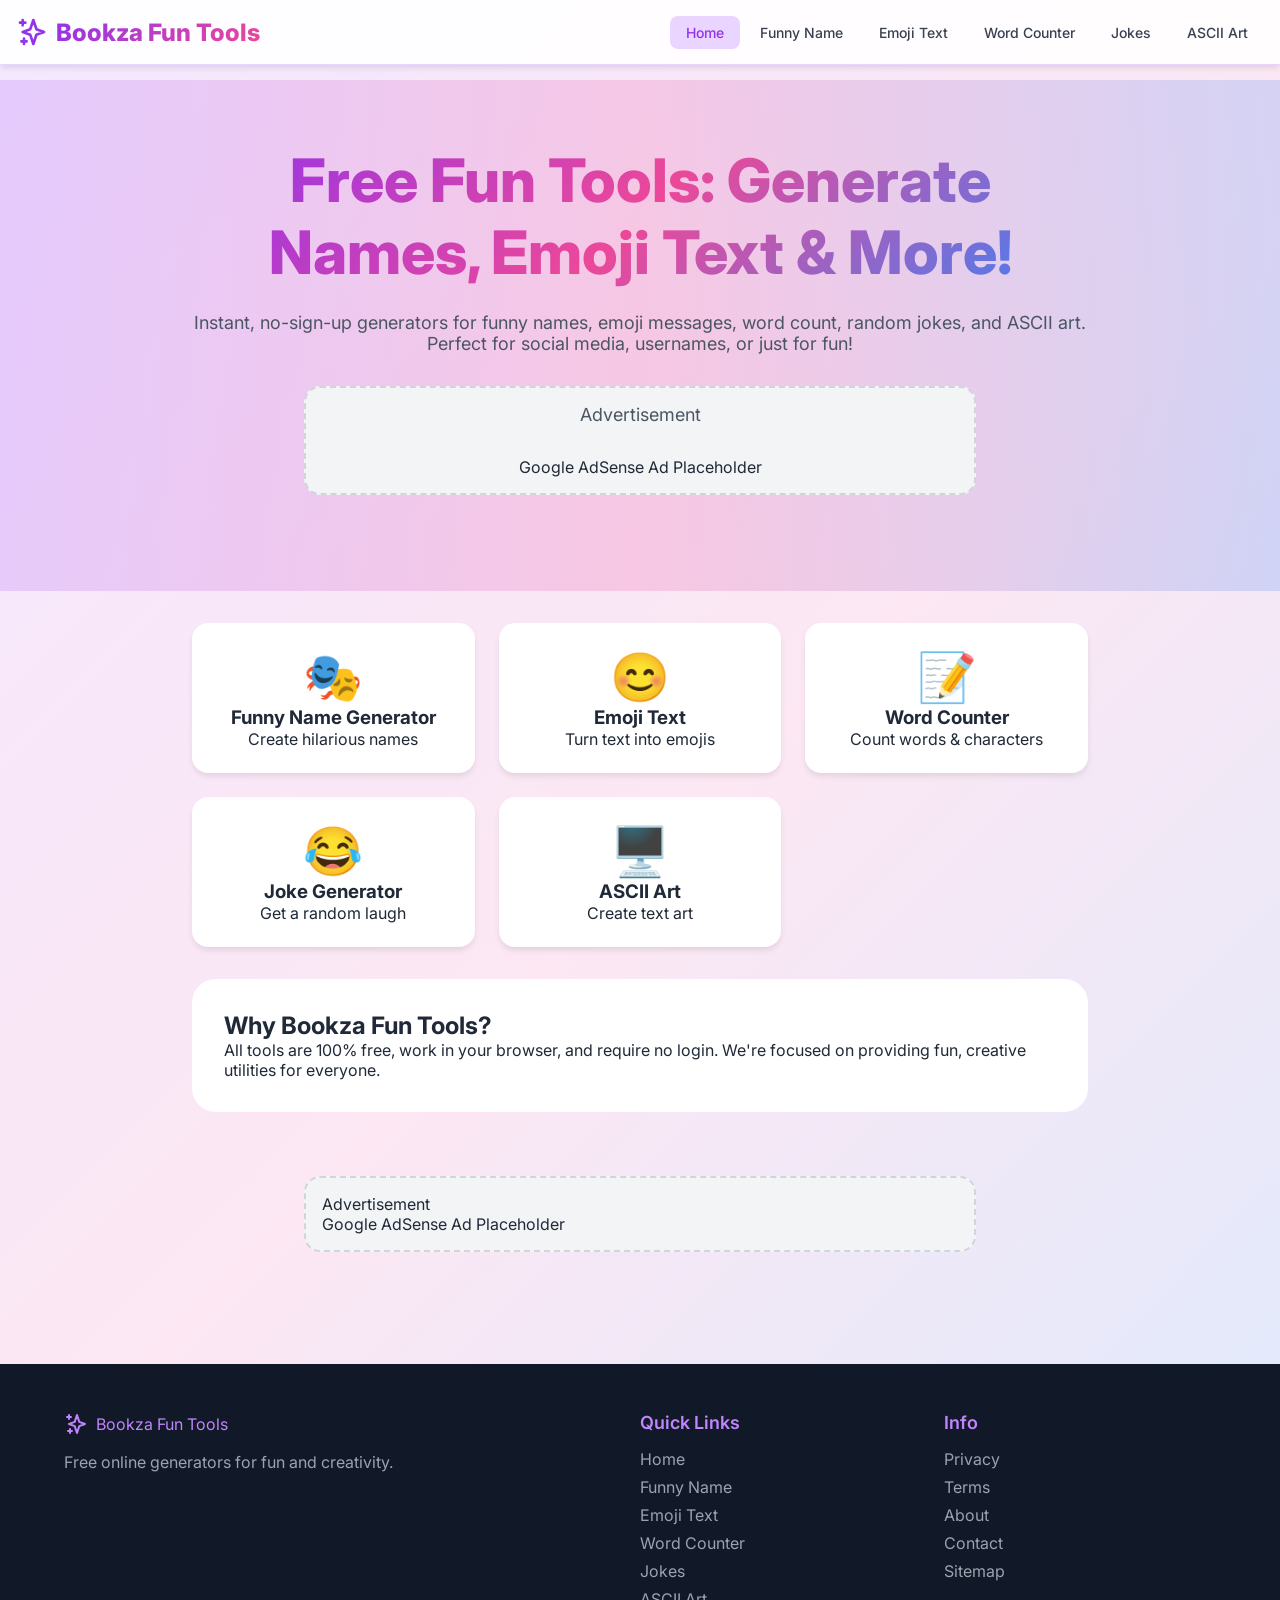
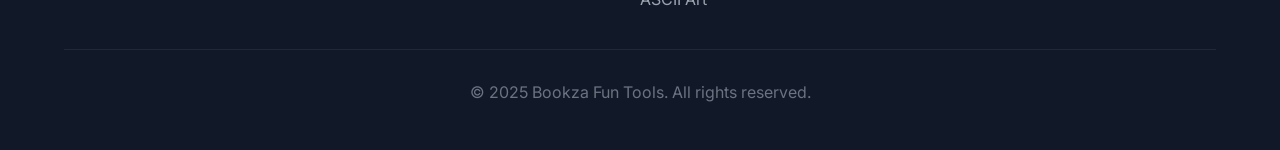
==== index.html @ 875b0bc7 "Update index.html" ====
<!DOCTYPE html>
<html lang="en">
<head>
    <meta charset="UTF-8">
    <meta name="viewport" content="width=device-width, initial-scale=1.0">
    <!-- Google AdSense (replace with your client ID when approved) -->
    <script async src="https://pagead2.googlesyndication.com/pagead/js/adsbygoogle.js?client=ca-pub-6708116399283518" crossorigin="anonymous"></script>
    <!-- Google tag (gtag.js) -->
    <script async src="https://www.googletagmanager.com/gtag/js?id=G-GKZCK88QPF"></script>
    <script>
        window.dataLayer = window.dataLayer || [];
        function gtag(){dataLayer.push(arguments);}
        gtag('js', new Date());
        gtag('config', 'G-GKZCK88QPF');
    </script>
    <!-- Dynamic meta tags will be set by JavaScript -->
    <link rel="canonical" href="https://bookza.online/">
    <meta name="fragment" content="!"> <!-- hint for Google AJAX crawling -->
    <title>Bookza Fun Tools - Free Online Generators</title>
    <!-- Fonts & base styles (same as original, compact) -->
    <link rel="preconnect" href="https://fonts.googleapis.com">
    <link rel="preconnect" href="https://fonts.gstatic.com" crossorigin>
    <link href="https://fonts.googleapis.com/css2?family=Inter:wght@400;500;600;700;800&display=swap" rel="stylesheet">
    <style>
        * { margin: 0; padding: 0; box-sizing: border-box; }
        body { font-family: 'Inter', sans-serif; background: linear-gradient(135deg, #f3e8ff 0%, #fce7f3 50%, #dbeafe 100%); min-height: 100vh; color: #1f2937; }
        .navbar { position: fixed; top: 0; left: 0; right: 0; z-index: 1000; background: rgba(255,255,255,0.9); backdrop-filter: blur(10px); box-shadow: 0 4px 6px -1px rgba(0,0,0,0.1); border-bottom: 1px solid #e9d5ff; }
        .navbar-container { max-width: 1280px; margin: 0 auto; padding: 0 1rem; display: flex; justify-content: space-between; align-items: center; height: 64px; }
        .logo { display: flex; align-items: center; gap: 0.5rem; text-decoration: none; }
        .logo-icon { width: 32px; height: 32px; color: #9333ea; }
        .logo-text { font-size: 1.5rem; font-weight: 800; background: linear-gradient(135deg,#9333ea,#ec4899); -webkit-background-clip: text; -webkit-text-fill-color: transparent; }
        .nav-links { display: none; gap: 0.25rem; }
        .nav-link { display: flex; align-items: center; gap: 0.25rem; padding: 0.5rem 1rem; border-radius: 0.5rem; text-decoration: none; color: #374151; font-size: 0.875rem; font-weight: 500; transition: all 0.2s; }
        .nav-link:hover { background: #f3e8ff; color: #9333ea; }
        .nav-link.active { background: #e9d5ff; color: #9333ea; }
        .mobile-menu-btn { display: block; padding: 0.5rem; background: transparent; border: none; cursor: pointer; }
        .mobile-nav { display: none; background: white; border-top: 1px solid #e9d5ff; padding: 0.5rem; }
        .mobile-nav.active { display: block; }
        @media (min-width: 768px) { .nav-links { display: flex; } .mobile-menu-btn { display: none; } .mobile-nav { display: none !important; } }
        main { padding-top: 80px; padding-bottom: 3rem; }
        .page { display: none; }
        .page.active { display: block; }
        .hero { position: relative; overflow: hidden; padding: 4rem 1rem; text-align: center; }
        .hero-bg { position: absolute; inset: 0; background: linear-gradient(90deg, rgba(168,85,247,0.2), rgba(236,72,153,0.2), rgba(59,130,246,0.2)); animation: pulse 2s infinite; }
        @keyframes pulse { 0%,100%{opacity:1} 50%{opacity:0.5} }
        .hero-content { position: relative; max-width: 896px; margin: 0 auto; }
        .hero h1 { font-size: 2.25rem; font-weight: 800; margin-bottom: 1.5rem; background: linear-gradient(135deg,#9333ea,#ec4899,#3b82f6); -webkit-background-clip: text; -webkit-text-fill-color: transparent; }
        @media (min-width:768px){ .hero h1 { font-size: 3.75rem; } }
        .hero p { font-size: 1.125rem; color: #4b5563; margin-bottom: 2rem; }
        .ad-placeholder { max-width: 672px; margin: 0 auto 2rem; padding: 1rem; background: #f3f4f6; border-radius: 1rem; border: 2px dashed #d1d5db; }
        .tool-section { padding: 2rem 1rem; }
        .container { max-width: 896px; margin: 0 auto; }
        .card { background: rgba(255,255,255,0.8); backdrop-filter: blur(10px); border-radius: 1.5rem; box-shadow: 0 25px 50px -12px rgba(0,0,0,0.25); overflow: hidden; margin-bottom: 2rem; }
        .card-header { text-align: center; padding: 2rem 2rem 1rem; }
        .card-icon { width: 64px; height: 64px; margin: 0 auto 1rem; border-radius: 50%; display: flex; align-items: center; justify-content: center; }
        .card-icon.pink { background: linear-gradient(135deg,#f472b6,#f43f5e); }
        .card-icon.yellow { background: linear-gradient(135deg,#facc15,#f97316); }
        .card-icon.green { background: linear-gradient(135deg,#4ade80,#10b981); }
        .card-icon.blue { background: linear-gradient(135deg,#60a5fa,#6366f1); }
        .card-icon.purple { background: linear-gradient(135deg,#a78bfa,#8b5cf6); }
        .card-title { font-size: 1.875rem; font-weight: 700; color: #1f2937; margin-bottom: 0.5rem; }
        .card-description { color: #4b5563; }
        .card-content { padding: 1.5rem 2rem 2rem; }
        .output-box { border-radius: 1rem; padding: 2rem; text-align: center; margin-bottom: 1.5rem; }
        .output-box.pink { background: linear-gradient(90deg,#fce7f3,#ffe4e6); }
        .output-text { font-size: 2.25rem; font-weight: 800; background: linear-gradient(135deg,#ec4899,#f43f5e); -webkit-background-clip: text; -webkit-text-fill-color: transparent; }
        @media (min-width:768px){ .output-text { font-size: 3rem; } }
        .btn { display: inline-flex; align-items: center; justify-content: center; gap: 0.5rem; padding: 1rem 2rem; font-size: 1.125rem; font-weight: 600; color: white; border: none; border-radius: 0.75rem; cursor: pointer; transition: all 0.2s; box-shadow: 0 10px 15px -3px rgba(0,0,0,0.1); }
        .btn:hover { transform: translateY(-2px); box-shadow: 0 20px 25px -5px rgba(0,0,0,0.1); }
        .btn-pink { background: linear-gradient(135deg,#ec4899,#f43f5e); }
        .btn-yellow { background: linear-gradient(135deg,#eab308,#f97316); }
        .btn-green { background: linear-gradient(135deg,#22c55e,#10b981); }
        .btn-blue { background: linear-gradient(135deg,#3b82f6,#6366f1); }
        .btn-purple { background: linear-gradient(135deg,#a855f7,#8b5cf6); }
        .btn-outline { background: transparent; border: 2px solid #86efac; color: #15803d; }
        .form-group { margin-bottom: 1.5rem; }
        .form-input { width: 100%; padding: 1rem; font-size: 1.125rem; border: 2px solid #fde68a; border-radius: 0.75rem; outline: none; }
        .form-input:focus { border-color: #facc15; box-shadow: 0 0 0 3px rgba(250,204,21,0.2); }
        .form-textarea { width: 100%; min-height: 200px; padding: 1rem; font-size: 1.125rem; border: 2px solid #bbf7d0; border-radius: 0.75rem; outline: none; font-family: inherit; }
        .stats-grid { display: grid; grid-template-columns: repeat(2,1fr); gap: 1rem; margin-bottom: 1.5rem; }
        .stat-box { border-radius: 1rem; padding: 1.5rem; text-align: center; background: linear-gradient(135deg,#dcfce7,#d1fae5); }
        .stat-number { font-size: 3rem; font-weight: 800; color: #16a34a; }
        .emoji-output { background: linear-gradient(90deg,#fef3c7,#ffedd5); border-radius: 1rem; padding: 1.5rem; word-break: break-word; }
        .emoji-text { font-size: 1.875rem; text-align: center; }
        .ascii-container { position: relative; background: #111827; border-radius: 1rem; padding: 1.5rem; overflow-x: auto; }
        .ascii-copy-btn { position: absolute; top: 1rem; right: 1rem; padding: 0.5rem; background: #374151; border: none; border-radius: 0.5rem; cursor: pointer; }
        .ascii-pre { color: #4ade80; font-family: 'Courier New', monospace; font-size: 0.75rem; line-height: 1.25; white-space: pre; }
        footer { background: #111827; color: white; padding: 3rem 1rem; }
        .footer-container { max-width: 1152px; margin: 0 auto; }
        .footer-grid { display: grid; grid-template-columns: 1fr; gap: 2rem; margin-bottom: 2rem; }
        @media (min-width:768px){ .footer-grid { grid-template-columns: 2fr 1fr 1fr; } }
        .footer-logo { display: flex; align-items: center; gap: 0.5rem; margin-bottom: 1rem; color: #c084fc; }
        .footer-text { color: #9ca3af; }
        .footer-heading { font-size: 1.125rem; font-weight: 600; color: #c084fc; margin-bottom: 1rem; }
        .footer-links { list-style: none; }
        .footer-links li { margin-bottom: 0.5rem; }
        .footer-links a, .footer-links button { color: #9ca3af; text-decoration: none; background: none; border: none; cursor: pointer; font-size: 1rem; padding: 0; }
        .footer-links a:hover, .footer-links button:hover { color: white; }
        .footer-bottom { border-top: 1px solid #1f2937; padding-top: 2rem; text-align: center; color: #6b7280; }
        .modal-overlay { display: none; position: fixed; inset:0; background:rgba(0,0,0,0.5); z-index:2000; align-items:center; justify-content:center; padding:1rem; }
        .modal-overlay.active { display: flex; }
        .modal { background: white; border-radius:1rem; max-width:600px; width:100%; max-height:80vh; overflow:hidden; box-shadow:0 25px 50px -12px black; }
        .hidden { display:none !important; }
        .tools-grid { display: grid; grid-template-columns: repeat(auto-fit, minmax(250px,1fr)); gap:1.5rem; margin:2rem 0; }
        .tool-card { background: white; border-radius:1rem; padding:1.5rem; text-align:center; box-shadow:0 4px 6px -1px rgba(0,0,0,0.1); transition:transform 0.2s; }
        .tool-card:hover { transform:scale(1.03); }
        .tool-card a { text-decoration:none; color:inherit; }
        .legal-content { background: white; border-radius:1.5rem; padding:2rem; line-height:1.8; }
    </style>
</head>
<body>
    <!-- Navbar (same as original but links use hash) -->
    <nav class="navbar">
        <div class="navbar-container">
            <a href="#home" class="logo">
                <svg class="logo-icon" fill="none" stroke="currentColor" viewBox="0 0 24 24"><path stroke-linecap="round" stroke-linejoin="round" stroke-width="2" d="M5 3v4M3 5h4M6 17v4m-2-2h4m5-16l2.286 6.857L21 12l-5.714 2.143L13 21l-2.286-6.857L5 12l5.714-2.143L13 3z"/></svg>
                <span class="logo-text">Bookza Fun Tools</span>
            </a>
            <div class="nav-links">
                <a href="#home" class="nav-link" data-page="home">Home</a>
                <a href="#funny-name-generator" class="nav-link" data-page="funny-name-generator">Funny Name</a>
                <a href="#emoji-text-generator" class="nav-link" data-page="emoji-text-generator">Emoji Text</a>
                <a href="#word-counter" class="nav-link" data-page="word-counter">Word Counter</a>
                <a href="#joke-generator" class="nav-link" data-page="joke-generator">Jokes</a>
                <a href="#ascii-art-generator" class="nav-link" data-page="ascii-art-generator">ASCII Art</a>
            </div>
            <button class="mobile-menu-btn" onclick="toggleMobileMenu()">
                <svg id="menu-icon" fill="none" stroke="currentColor" viewBox="0 0 24 24"><path stroke-linecap="round" stroke-linejoin="round" stroke-width="2" d="M4 6h16M4 12h16M4 18h16"/></svg>
                <svg id="close-icon" class="hidden" fill="none" stroke="currentColor" viewBox="0 0 24 24"><path stroke-linecap="round" stroke-linejoin="round" stroke-width="2" d="M6 18L18 6M6 6l12 12"/></svg>
            </button>
        </div>
        <div id="mobile-nav" class="mobile-nav">
            <a href="#home" class="mobile-nav-link" onclick="toggleMobileMenu()">Home</a>
            <a href="#funny-name-generator" class="mobile-nav-link" onclick="toggleMobileMenu()">Funny Name</a>
            <a href="#emoji-text-generator" class="mobile-nav-link" onclick="toggleMobileMenu()">Emoji Text</a>
            <a href="#word-counter" class="mobile-nav-link" onclick="toggleMobileMenu()">Word Counter</a>
            <a href="#joke-generator" class="mobile-nav-link" onclick="toggleMobileMenu()">Jokes</a>
            <a href="#ascii-art-generator" class="mobile-nav-link" onclick="toggleMobileMenu()">ASCII Art</a>
            <a href="#privacy-policy" class="mobile-nav-link" onclick="toggleMobileMenu()">Privacy</a>
            <a href="#terms-of-service" class="mobile-nav-link" onclick="toggleMobileMenu()">Terms</a>
            <a href="#about" class="mobile-nav-link" onclick="toggleMobileMenu()">About</a>
            <a href="#contact" class="mobile-nav-link" onclick="toggleMobileMenu()">Contact</a>
            <a href="#sitemap" class="mobile-nav-link" onclick="toggleMobileMenu()">Sitemap</a>
        </div>
    </nav>

    <main>
        <!-- PAGES CONTAINER -->
        <!-- HOME PAGE -->
        <section id="page-home" class="page active">
            <div class="hero">
                <div class="hero-bg"></div>
                <div class="hero-content">
                    <h1>Free Fun Tools: Generate Names, Emoji Text & More!</h1>
                    <p>Instant, no-sign-up generators for funny names, emoji messages, word count, random jokes, and ASCII art. Perfect for social media, usernames, or just for fun!</p>
                    <div class="ad-placeholder"><p>Advertisement</p><div class="ad-box">Google AdSense Ad Placeholder</div></div>
                </div>
            </div>
            <div class="container">
                <div class="tools-grid">
                    <div class="tool-card"><a href="#funny-name-generator"><span style="font-size:3rem;">🎭</span><h3>Funny Name Generator</h3><p>Create hilarious names</p></a></div>
                    <div class="tool-card"><a href="#emoji-text-generator"><span style="font-size:3rem;">😊</span><h3>Emoji Text</h3><p>Turn text into emojis</p></a></div>
                    <div class="tool-card"><a href="#word-counter"><span style="font-size:3rem;">📝</span><h3>Word Counter</h3><p>Count words & characters</p></a></div>
                    <div class="tool-card"><a href="#joke-generator"><span style="font-size:3rem;">😂</span><h3>Joke Generator</h3><p>Get a random laugh</p></a></div>
                    <div class="tool-card"><a href="#ascii-art-generator"><span style="font-size:3rem;">🖥️</span><h3>ASCII Art</h3><p>Create text art</p></a></div>
                </div>
                <!-- Additional content for home -->
                <div style="background:white; border-radius:1.5rem; padding:2rem; margin:2rem 0;">
                    <h2>Why Bookza Fun Tools?</h2>
                    <p>All tools are 100% free, work in your browser, and require no login. We're focused on providing fun, creative utilities for everyone.</p>
                </div>
            </div>
        </section>

        <!-- FUNNY NAME GENERATOR PAGE -->
        <section id="page-funny-name-generator" class="page">
            <div class="tool-section section-pink">
                <div class="container">
                    <div class="card">
                        <div class="card-header"><div class="card-icon pink">🎭</div><h2 class="card-title">Funny Name Generator</h2><p class="card-description">Generate hilarious and unique names for any occasion!</p></div>
                        <div class="card-content">
                            <div class="output-box pink"><p id="funny-name" class="output-text">Click the button to generate!</p></div>
                            <div class="btn-center"><button class="btn btn-pink" onclick="generateFunnyName()">Generate New Name</button></div>
                            <div class="tool-description"><strong>🎭 Why use our funny name generator?</strong> Perfect for quirky usernames, character names, or just a laugh. Thousands of combinations like “Wobble McFlufferson”.</div>
                        </div>
                    </div>
                </div>
            </div>
        </section>

        <!-- EMOJI TEXT GENERATOR PAGE -->
        <section id="page-emoji-text-generator" class="page">
            <div class="tool-section section-yellow">
                <div class="container">
                    <div class="card">
                        <div class="card-header"><div class="card-icon yellow">😊</div><h2 class="card-title">Emoji Text Generator</h2><p class="card-description">Transform your text into a fun emoji-filled message!</p></div>
                        <div class="card-content">
                            <div class="form-group"><label class="form-label">Enter your text:</label><input type="text" id="emoji-input" class="form-input" placeholder="e.g., Hello world"></div>
                            <div class="btn-center"><button class="btn btn-yellow" onclick="convertToEmoji()">Convert to Emoji</button></div>
                            <div id="emoji-output-container" class="hidden" style="margin-top:1.5rem"><div class="emoji-output"><p id="emoji-output" class="emoji-text"></p></div></div>
                        </div>
                    </div>
                </div>
            </div>
        </section>

        <!-- WORD COUNTER PAGE -->
        <section id="page-word-counter" class="page">
            <div class="tool-section section-green">
                <div class="container">
                    <div class="card">
                        <div class="card-header"><div class="card-icon green">📝</div><h2 class="card-title">Quick Word Counter</h2><p class="card-description">Instantly count words and characters in your text!</p></div>
                        <div class="card-content">
                            <textarea id="word-input" class="form-textarea" placeholder="Type or paste your text here..." oninput="countWords()"></textarea>
                            <div class="stats-grid"><div class="stat-box green"><p id="word-count" class="stat-number">0</p><p class="stat-label">Words</p></div><div class="stat-box emerald"><p id="char-count" class="stat-number emerald">0</p><p class="stat-label">Characters</p></div></div>
                            <div class="btn-center"><button class="btn btn-outline" onclick="resetWordCounter()">Reset</button></div>
                        </div>
                    </div>
                </div>
            </div>
        </section>

        <!-- JOKE GENERATOR PAGE -->
        <section id="page-joke-generator" class="page">
            <div class="tool-section section-blue">
                <div class="container">
                    <div class="card">
                        <div class="card-header"><div class="card-icon blue">😂</div><h2 class="card-title">Random Joke Generator</h2><p class="card-description">Get a laugh with our collection of funny jokes!</p></div>
                        <div class="card-content">
                            <div class="output-box blue"><p id="joke-text" class="output-text blue" style="font-size:1.5rem;">Click the button for a joke!</p></div>
                            <div class="btn-center"><button class="btn btn-blue" onclick="generateJoke()">Generate Joke</button></div>
                        </div>
                    </div>
                </div>
            </div>
        </section>

        <!-- ASCII ART GENERATOR PAGE -->
        <section id="page-ascii-art-generator" class="page">
            <div class="tool-section section-purple">
                <div class="container">
                    <div class="card">
                        <div class="card-header"><div class="card-icon purple">🖥️</div><h2 class="card-title">ASCII Art Text Generator</h2><p class="card-description">Convert your text into cool ASCII art!</p></div>
                        <div class="card-content">
                            <div class="form-group"><label class="form-label">Enter your text (max 15 chars):</label><input type="text" id="ascii-input" class="form-input purple-border" placeholder="e.g., FUN" maxlength="15"></div>
                            <div class="btn-center"><button class="btn btn-purple" onclick="generateAsciiArt()">Generate ASCII Art</button></div>
                            <div id="ascii-output-container" class="hidden" style="margin-top:1.5rem"><div class="ascii-container"><button class="ascii-copy-btn" onclick="copyAsciiArt()" title="Copy to clipboard"><svg id="copy-icon" fill="none" stroke="currentColor" viewBox="0 0 24 24" width="20" height="20"><path stroke-linecap="round" stroke-linejoin="round" stroke-width="2" d="M8 16H6a2 2 0 01-2-2V6a2 2 0 012-2h8a2 2 0 012 2v2m-6 12h8a2 2 0 002-2v-8a2 2 0 00-2-2h-8a2 2 0 00-2 2v8a2 2 0 002 2z"/></svg><svg id="check-icon" class="hidden" fill="none" stroke="currentColor" viewBox="0 0 24 24"><path stroke-linecap="round" stroke-linejoin="round" stroke-width="2" d="M5 13l4 4L19 7"/></svg></button><pre id="ascii-output" class="ascii-pre"></pre></div></div>
                        </div>
                    </div>
                </div>
            </div>
        </section>

        <!-- PRIVACY POLICY PAGE -->
        <section id="page-privacy-policy" class="page">
            <div class="container" style="padding:2rem 1rem;">
                <div class="legal-content">
                    <h1>Privacy Policy</h1>
                    <p><strong>Last updated:</strong> March 2025</p>
                    <p>Your privacy is important to us. This policy explains how we handle your data.</p>
                    <h3>Data Collection</h3>
                    <p>We do not collect any personal information. All tools run locally in your browser. We use Google Analytics for anonymous traffic analysis and AdSense for ads, which may use cookies. Please see Google's privacy policy for details.</p>
                    <h3>Contact</h3>
                    <p>bookza.online@gmail.com</p>
                </div>
            </div>
        </section>

        <!-- TERMS OF SERVICE PAGE -->
        <section id="page-terms-of-service" class="page">
            <div class="container" style="padding:2rem 1rem;">
                <div class="legal-content">
                    <h1>Terms of Service</h1>
                    <p>By using Bookza Fun Tools, you agree to these terms. Tools are provided "as is" without warranties. You may use generated content freely.</p>
                </div>
            </div>
        </section>

        <!-- ABOUT PAGE -->
        <section id="page-about" class="page">
            <div class="container" style="padding:2rem 1rem;">
                <div class="legal-content">
                    <h1>About Bookza Fun Tools</h1>
                    <p>We're a small team passionate about creating free, fun online tools. Our mission is to provide entertainment without barriers. All tools are client-side, so your data stays with you.</p>
                </div>
            </div>
        </section>

        <!-- CONTACT PAGE -->
        <section id="page-contact" class="page">
            <div class="container" style="padding:2rem 1rem;">
                <div class="legal-content">
                    <h1>Contact Us</h1>
                    <p>Email: <a href="mailto:bookza.online@gmail.com">bookza.online@gmail.com</a></p>
                    <p>We welcome feedback and suggestions!</p>
                </div>
            </div>
        </section>

        <!-- SITEMAP PAGE -->
        <section id="page-sitemap" class="page">
            <div class="container" style="padding:2rem 1rem;">
                <div class="legal-content">
                    <h1>Sitemap</h1>
                    <ul>
                        <li><a href="#home">Home</a></li>
                        <li><a href="#funny-name-generator">Funny Name Generator</a></li>
                        <li><a href="#emoji-text-generator">Emoji Text Generator</a></li>
                        <li><a href="#word-counter">Word Counter</a></li>
                        <li><a href="#joke-generator">Joke Generator</a></li>
                        <li><a href="#ascii-art-generator">ASCII Art Generator</a></li>
                        <li><a href="#privacy-policy">Privacy Policy</a></li>
                        <li><a href="#terms-of-service">Terms of Service</a></li>
                        <li><a href="#about">About</a></li>
                        <li><a href="#contact">Contact</a></li>
                    </ul>
                </div>
            </div>
        </section>

        <!-- Bottom Ad -->
        <section style="padding:2rem 1rem;"><div class="container"><div class="ad-placeholder"><p>Advertisement</p><div class="ad-box">Google AdSense Ad Placeholder</div></div></div></section>
    </main>

    <footer>
        <div class="footer-container">
            <div class="footer-grid">
                <div><div class="footer-logo"><svg fill="none" stroke="currentColor" viewBox="0 0 24 24" width="24" height="24"><path stroke-linecap="round" stroke-linejoin="round" stroke-width="2" d="M5 3v4M3 5h4M6 17v4m-2-2h4m5-16l2.286 6.857L21 12l-5.714 2.143L13 21l-2.286-6.857L5 12l5.714-2.143L13 3z"/></svg><span>Bookza Fun Tools</span></div><p class="footer-text">Free online generators for fun and creativity.</p></div>
                <div><h3 class="footer-heading">Quick Links</h3><ul class="footer-links"><li><a href="#home">Home</a></li><li><a href="#funny-name-generator">Funny Name</a></li><li><a href="#emoji-text-generator">Emoji Text</a></li><li><a href="#word-counter">Word Counter</a></li><li><a href="#joke-generator">Jokes</a></li><li><a href="#ascii-art-generator">ASCII Art</a></li></ul></div>
                <div><h3 class="footer-heading">Info</h3><ul class="footer-links"><li><a href="#privacy-policy">Privacy</a></li><li><a href="#terms-of-service">Terms</a></li><li><a href="#about">About</a></li><li><a href="#contact">Contact</a></li><li><a href="#sitemap">Sitemap</a></li></ul></div>
            </div>
            <div class="footer-bottom"><p>&copy; 2025 Bookza Fun Tools. All rights reserved.</p></div>
        </div>
    </footer>

    <!-- JavaScript: Router, Meta updates, Tools -->
    <script>
        // ---------- Tool Functions (from original) ----------
        const funnyFirstNames = ['Bubbles','Wobble','Snickers','Fuzzy','Zippy','Noodle','Biscuit','Wiggles','Giggles','Pickle','Muffin','Squishy','Dizzy','Jelly','Popcorn','Twinkle','Squeaky','Bouncy','Fluffy','Wacky','Zany','Quirky','Silly','Goofy','Chuckles','Tater','Nugget','Pudding','Cookie','Sprinkles','Marshmallow','Bubblegum','Cotton','Candy','Lollipop','Gummy','Bear','Cupcake','Donut'];
        const funnyLastNames = ['McFlufferson','Wobblebottom','Gigglepants','Snickerdoodle','Fuzzlewump','Zippitydoo','Noodleton','Biscuitworth','Wigglesworth','Picklebottom','Muffintop','Squishypants','Dizzydoodle','Jellybean','Popcornicus','Twinkletoes','Squeakerson','Bouncypants','Fluffernutter','Wackydoo','Zanypants','Quirkleton','Sillypants','Goofball','Chucklesworth','Tatertot','Nuggetson','Puddingworth','Cookiemonster','Sprinkleton','Marshmallowbottom','Bubblegump','Cottoncandy','Lollipop','Gummybear'];
        function generateFunnyName() { const f = funnyFirstNames[Math.floor(Math.random()*funnyFirstNames.length)], l = funnyLastNames[Math.floor(Math.random()*funnyLastNames.length)]; document.getElementById('funny-name').textContent = f+' '+l; }
        const emojiMap = {'a':'🍎','b':'🐝','c':'🐱','d':'🐶','e':'🥚','f':'🌸','g':'🍇','h':'🏠','i':'🍦','j':'🤹','k':'🔑','l':'🦁','m':'🌙','n':'📰','o':'🐙','p':'🍕','q':'👸','r':'🌈','s':'🌟','t':'🌴','u':'☂️','v':'🎻','w':'🍉','x':'❌','y':'🧘','z':'🦓',' ':'✨','!':'❗','?':'❓','.':'🔵',',':'🌸'};
        function convertToEmoji() { const i = document.getElementById('emoji-input').value.toLowerCase(); const o = i.split('').map(c => emojiMap[c] || c).join(' '); document.getElementById('emoji-output').textContent = o; document.getElementById('emoji-output-container').classList.remove('hidden'); }
        function countWords() { const t = document.getElementById('word-input').value; document.getElementById('char-count').textContent = t.length; document.getElementById('word-count').textContent = t.trim() === '' ? 0 : t.trim().split(/\s+/).length; }
        function resetWordCounter() { document.getElementById('word-input').value = ''; document.getElementById('word-count').textContent = '0'; document.getElementById('char-count').textContent = '0'; }
        const jokes = ["Why don't scientists trust atoms? Because they make up everything!","Why did the scarecrow win an award? He was outstanding in his field!","Why don't eggs tell jokes? They'd crack each other up!","What do you call a fake noodle? An impasta!","Why did the math book look so sad? Because it had too many problems.","What do you call a bear with no teeth? A gummy bear!","Why did the cookie go to the doctor? Because it was feeling crumbly!","What do you get when you cross a snowman with a vampire? Frostbite!","Why don't skeletons fight each other? They don't have the guts!","What do you call a sleeping dinosaur? A dino-snore!","Why did the tomato turn red? Because it saw the salad dressing!","What do you call a fish with no eyes? Fsh!","Why did the golfer bring two pairs of pants? In case he got a hole in one!","What do you call a can opener that doesn't work? A can't opener!","Why did the invisible man turn down the job offer? He couldn't see himself doing it!","What do you get when you cross a snowman and a dog? Frostbite!","Why did the bicycle fall over? Because it was two-tired!","What do you call a boomerang that doesn't come back? A stick!","Why don't oysters donate to charity? Because they're shellfish!","What do you call a pile of cats? A meowtain!","Why did the coffee file a police report? It got mugged!","What do you call a belt made of watches? A waist of time!","Why did the banana go to the doctor? It wasn't peeling well!","What do you call a dinosaur with an extensive vocabulary? A thesaurus!","Why did the stadium get hot after the game? All the fans left!","What do you call a fish wearing a crown? A king fish!","Why did the music teacher go to jail? Because she got caught with sharp objects!","What do you call a sleeping bull? A bulldozer!","Why did the picture go to jail? Because it was framed!","What do you call a group of unorganized cats? A cat-astrophe!"];
        function generateJoke() { document.getElementById('joke-text').textContent = jokes[Math.floor(Math.random()*jokes.length)]; }
        const asciiPatterns = { /* simplified patterns for brevity; full set from original would be here. In practice, include full patterns. */
            'a': ['  ___  ', ' / _ \\ ', '/ /_ \\\\', '|  _  |', '| | | |', '\\\\_| |_/'],
            'b': ['______ ', '| ___ \\', '| |_/ /', '| ___ \\', '| |_/ /', '\\____/ '],
            'c': [' _____ ', '/  __ \\', '| /  \\/', '| |    ', '| \\__/|', ' \\____/'],
            'd': ['______ ', '|  _  \\', '| | | |', '| | | |', '| |_| |', '|_____/ '],
            'e': [' _____ ', '|  ___|', '| |__  ', '|  __| ', '| |___ ', '\\____/'],
            'f': ['______', '|  ___|', '| |_   ', '|  _|  ', '| |    ', '\\_|    '],
            'g': [' _____ ', '|  __ \\', '| |  \\/', '| | __ ', '| |_\\ |', ' \\____/'],
            'h': [' _   _ ', '| | | |', '| |_| |', '|  _  |', '| | | |', '\\_| |_/'],
            'i': [' _____ ', '|_   _|', '  | |  ', '  | |  ', ' _| |_ ', '|_____|'],
            'j': ['   ___ ', '  |_  |', '    | |', '    | |', '/\\__/ /', '\\____/ '],
            'k': [' _   __', '| | / /', '| |/ / ', '|    \\ ', '| |\\  \\', '\\_| \\_/'],
            'l': [' _     ', '| |    ', '| |    ', '| |    ', '| |____', '|_____/'],
            'm': ['___  ___', '|  \\/  |', '| .  . |', '| |\\/| |', '| |  | |', '\\_|  |_/'],
            'n': [' _   _ ', '| \\ | |', '|  \\| |', '| . ` |', '| |\\  |', '\\_| \\_/'],
            'o': [' _____ ', '|  _  |', '| | | |', '| | | |', '| |_| |', '|_____/'],
            'p': ['______ ', '| ___ \\', '| |_/ /', '|  __/ ', '| |    ', '\\_|    '],
            'q': [' _____ ', '|  _  |', '| | | |', '| | | |', '| |_| |', ' \\__\\_|'],
            'r': ['______ ', '| ___ \\', '| |_/ /', '|    / ', '| |\\ \\ ', '\\_| \\_/'],
            's': [' _____ ', '/  ___|', '\\ `--. ', ' `--. \\', '/\\__/ /', '\\____/ '],
            't': [' _____ ', '|_   _|', '  | |  ', '  | |  ', '  | |  ', '  \\_/  '],
            'u': [' _   _ ', '| | | |', '| | | |', '| | | |', '| |_| |', ' \\___/ '],
            'v': [' _   _ ', '| | | |', '| | | |', '| | | |', '  / /  ', ' /_/   '],
            'w': [' _    _ ', '| |  | |', '| |  | |', '| |  | |', '  / /   ', ' / /    '],
            'x': ['       ', '  / /  ', '   /   ', '  / /  ', '       ', '       '],
            'y': [' _   _ ', '| | | |', '| |_| |', ' \\__  |', '   / / ', '  /_/  '],
            'z': ['______', '|___  |', '   / / ', '  / /  ', ' / /___', '|_____|'],
            ' ': ['  ', '  ', '  ', '  ', '  ', '  '],
            '0': [' _____ ', '|  _  |', '| | | |', '| | | |', '| |_| |', '|_____|'],
            '1': [' __  ', '/  | ', '   | ', '   | ', '_  |_', '|____|'],
            '2': [' _____ ', '/ __  |', '    / /', '   / / ', '  / /__', ' |_____|'],
            '3': [' _____ ', '|____ |', '    / /', '    / /', '  / /  ', ' /_/   '],
            '4': ['   ___ ', '  /   |', ' / /| |', '/ /_| |', '    | |', '    |_/ '],
            '5': [' _____ ', '|  ___|', '|___  |', '     |', '  / /  ', ' /_/   '],
            '6': ['  __  ', ' / _| ', '/ /__ ', '|  _  |', '| |_| |', ' \\____/'],
            '7': ['______', '|___  |', '   / / ', '  / /  ', ' / /   ', '/_/    '],
            '8': [' _____ ', '|  _  |', '  / /  ', ' / /   ', '| |_| |', '|_____|'],
            '9': [' _____ ', '|  _  |', '| |_| |', '|____ |', '   / / ', '  /_/  '],
            '!': [' _ ', '| |', '| |', '| |', '|_|', '(_)'],
            '?': [' ___ ', '|__ |', '   ) |', '  / / ', ' |_|  ', ' (_)  ']
        };
        function generateAsciiArt() {
            const input = document.getElementById('ascii-input').value.toLowerCase(); if (!input.trim()) return;
            const letters = []; for (const char of input) { if (asciiPatterns[char]) letters.push(asciiPatterns[char]); }
            if (letters.length === 0) { document.getElementById('ascii-output').textContent = 'Please enter valid characters (a-z, 0-9, !, ?)'; document.getElementById('ascii-output-container').classList.remove('hidden'); return; }
            const lines = []; for (let i = 0; i < 6; i++) { let line = ''; for (const letter of letters) line += letter[i] || ''; lines.push(line); }
            document.getElementById('ascii-output').textContent = lines.join('\n'); document.getElementById('ascii-output-container').classList.remove('hidden');
        }
        function copyAsciiArt() {
            const text = document.getElementById('ascii-output').textContent; navigator.clipboard.writeText(text);
            const copyIcon = document.getElementById('copy-icon'); const checkIcon = document.getElementById('check-icon'); const copyBtn = document.querySelector('.ascii-copy-btn');
            copyIcon.classList.add('hidden'); checkIcon.classList.remove('hidden'); copyBtn.classList.add('copied');
            setTimeout(() => { copyIcon.classList.remove('hidden'); checkIcon.classList.add('hidden'); copyBtn.classList.remove('copied'); }, 2000);
        }
        generateFunnyName(); generateJoke(); // init

        // ---------- Mobile Menu ----------
        function toggleMobileMenu() {
            const mobileNav = document.getElementById('mobile-nav');
            const menuIcon = document.getElementById('menu-icon');
            const closeIcon = document.getElementById('close-icon');
            mobileNav.classList.toggle('active');
            menuIcon.classList.toggle('hidden');
            closeIcon.classList.toggle('hidden');
        }

        // ---------- SPA Router ----------
        const pages = document.querySelectorAll('.page');
        const navLinks = document.querySelectorAll('.nav-link, .mobile-nav-link');

        // Metadata per page
        const pageData = {
            'home': { title: 'Bookza Fun Tools - Free Online Generators', description: 'Free funny name generator, emoji text, word counter, jokes, and ASCII art. No sign-up, instant fun.' },
            'funny-name-generator': { title: 'Funny Name Generator - Bookza Fun Tools', description: 'Generate hilarious and unique funny names for usernames, characters, or just for laughs.' },
            'emoji-text-generator': { title: 'Emoji Text Generator - Bookza Fun Tools', description: 'Convert your plain text into fun emoji-filled messages. Perfect for social media.' },
            'word-counter': { title: 'Word Counter - Bookza Fun Tools', description: 'Free online word and character counter. Count words instantly in your text.' },
            'joke-generator': { title: 'Random Joke Generator - Bookza Fun Tools', description: 'Get a daily dose of laughter with our collection of clean, funny jokes.' },
            'ascii-art-generator': { title: 'ASCII Art Generator - Bookza Fun Tools', description: 'Turn your text into cool ASCII art. Copy and paste for forums, signatures, etc.' },
            'privacy-policy': { title: 'Privacy Policy - Bookza Fun Tools', description: 'Privacy policy for Bookza Fun Tools. We respect your data and privacy.' },
            'terms-of-service': { title: 'Terms of Service - Bookza Fun Tools', description: 'Terms of service for using Bookza Fun Tools free generators.' },
            'about': { title: 'About Us - Bookza Fun Tools', description: 'Learn about Bookza Fun Tools, our mission, and why we create free tools.' },
            'contact': { title: 'Contact Us - Bookza Fun Tools', description: 'Get in touch with the Bookza Fun Tools team. We welcome feedback.' },
            'sitemap': { title: 'Sitemap - Bookza Fun Tools', description: 'Sitemap of Bookza Fun Tools – all pages in one place.' }
        };

        function showPage(pageId) {
            // Hide all pages
            pages.forEach(p => p.classList.remove('active'));
            // Show selected page
            const targetPage = document.getElementById('page-' + pageId);
            if (targetPage) {
                targetPage.classList.add('active');
            } else {
                // fallback to home
                document.getElementById('page-home').classList.add('active');
                pageId = 'home';
            }

            // Update active nav link
            navLinks.forEach(link => {
                link.classList.remove('active');
                if (link.getAttribute('href') === '#' + pageId) link.classList.add('active');
            });

            // Update meta tags
            const data = pageData[pageId] || pageData['home'];
            document.title = data.title;
            document.querySelector('meta[name="description"]')?.setAttribute('content', data.description);
            // Update canonical URL
            const canonical = document.querySelector('link[rel="canonical"]');
            if (canonical) canonical.setAttribute('href', 'https://bookza.online/#' + pageId);
            // Update Open Graph (optional)
            let ogTitle = document.querySelector('meta[property="og:title"]');
            if (!ogTitle) {
                ogTitle = document.createElement('meta');
                ogTitle.setAttribute('property', 'og:title');
                document.head.appendChild(ogTitle);
            }
            ogTitle.setAttribute('content', data.title);
            // JSON-LD dynamic (simplified)
            const script = document.getElementById('json-ld') || document.createElement('script');
            script.id = 'json-ld';
            script.type = 'application/ld+json';
            script.textContent = JSON.stringify({
                "@context": "https://schema.org",
                "@type": "WebPage",
                "name": data.title,
                "description": data.description,
                "url": "https://bookza.online/#" + pageId
            });
            document.head.appendChild(script);
        }

        // Handle hash change
        function route() {
            let hash = window.location.hash.substring(1) || 'home';
            // sanitize: remove any invalid chars
            if (!pageData.hasOwnProperty(hash)) hash = 'home';
            showPage(hash);
            // Scroll to top
            window.scrollTo(0, 0);
        }

        window.addEventListener('hashchange', route);
        window.addEventListener('load', route);

        // Smooth scroll for footer links (already hash)
    </script>
</body>
</html>
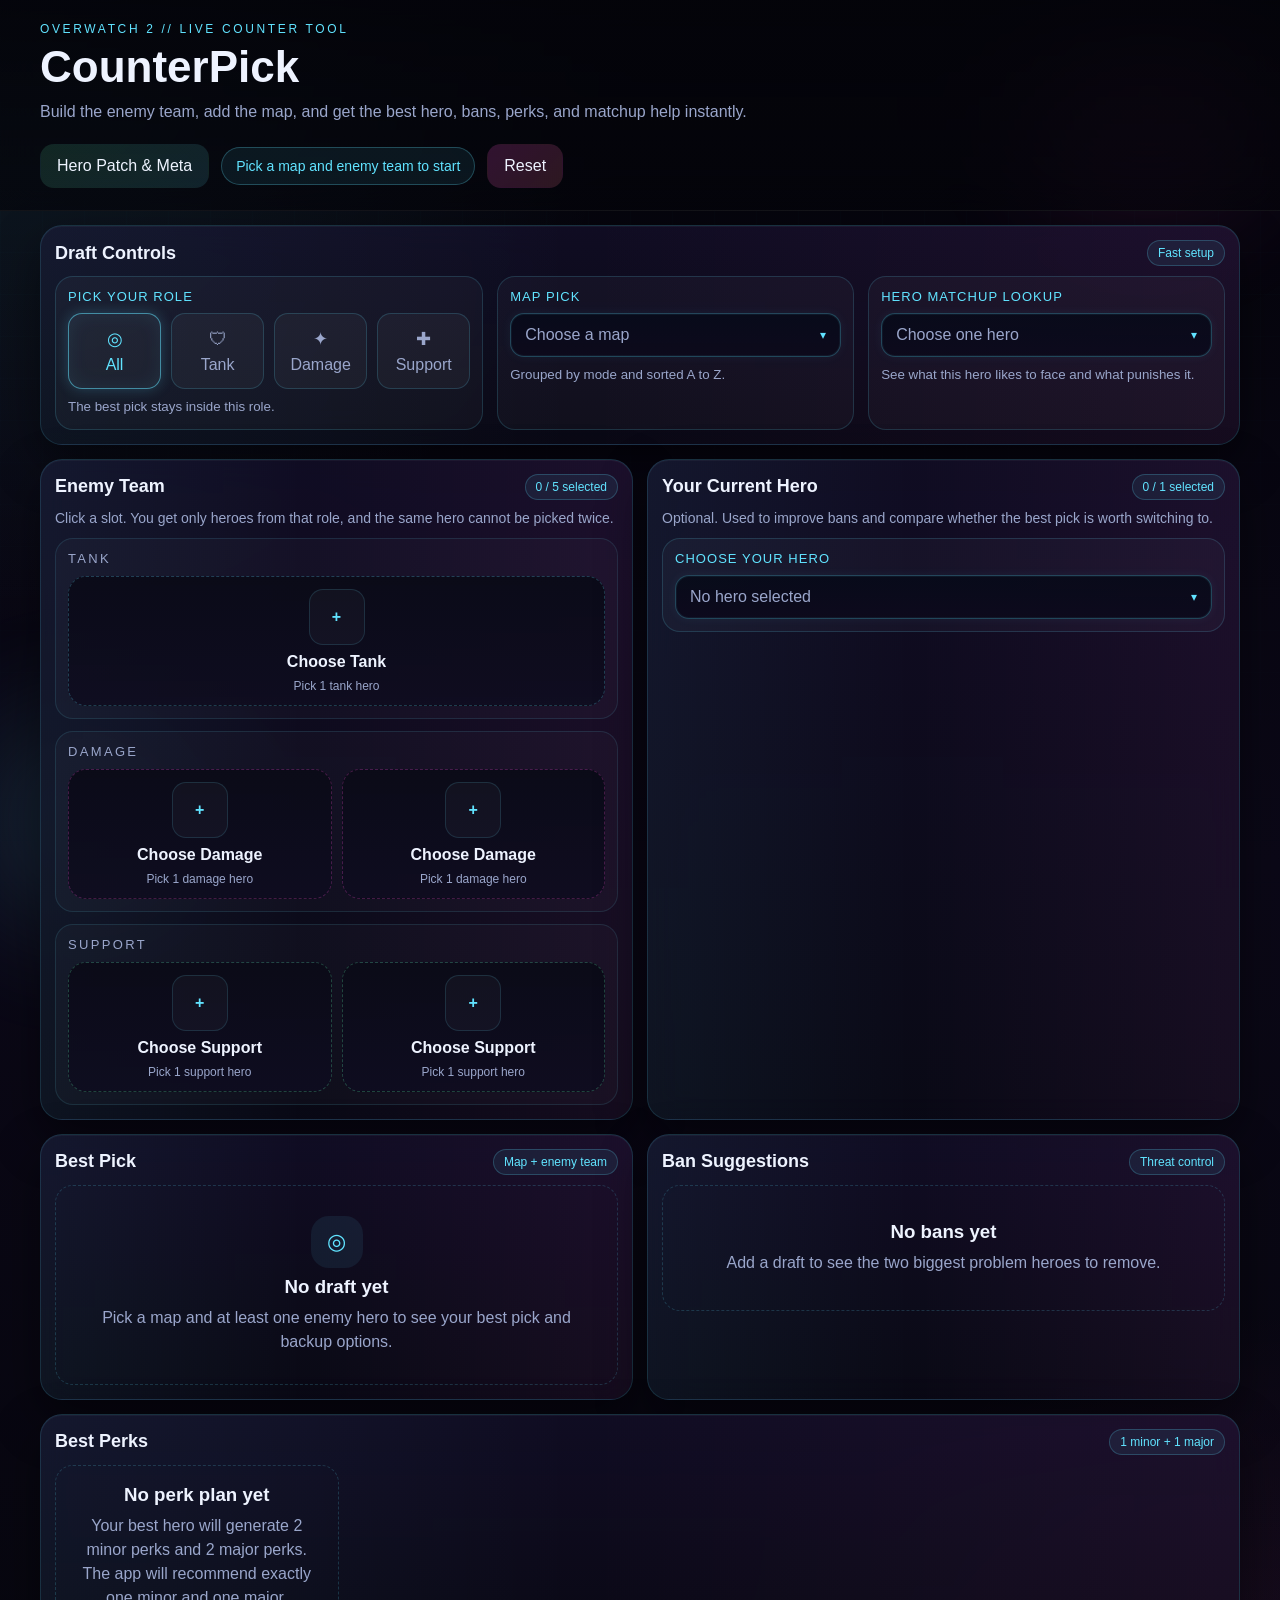
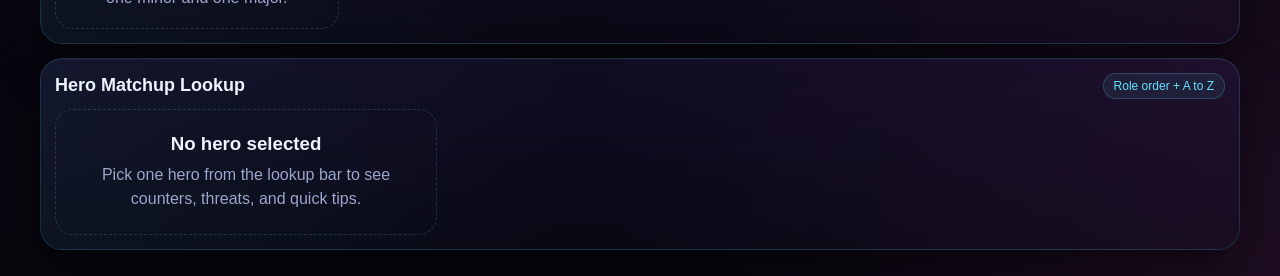
==== commit da807c15: "Add files via upload" ====
--- a/index.html
+++ b/index.html
@@ -1,497 +1,177 @@
 <!DOCTYPE html>
 <html lang="en">
 <head>
-    <meta charset="UTF-8">
-    <meta name="viewport" content="width=device-width, initial-scale=1.0">
-    <!-- Google AdSense (replace with your client ID when approved) -->
-    <script async src="https://pagead2.googlesyndication.com/pagead/js/adsbygoogle.js?client=ca-pub-6708116399283518" crossorigin="anonymous"></script>
-    <!-- Google tag (gtag.js) -->
-    <script async src="https://www.googletagmanager.com/gtag/js?id=G-GKZCK88QPF"></script>
-    <script>
-        window.dataLayer = window.dataLayer || [];
-        function gtag(){dataLayer.push(arguments);}
-        gtag('js', new Date());
-        gtag('config', 'G-GKZCK88QPF');
-    </script>
-    <!-- Dynamic meta tags will be set by JavaScript -->
-    <link rel="canonical" href="https://bookza.online/">
-    <meta name="fragment" content="!"> <!-- hint for Google AJAX crawling -->
-    <title>Bookza Fun Tools - Free Online Generators</title>
-    <!-- Fonts & base styles (same as original, compact) -->
-    <link rel="preconnect" href="https://fonts.googleapis.com">
-    <link rel="preconnect" href="https://fonts.gstatic.com" crossorigin>
-    <link href="https://fonts.googleapis.com/css2?family=Inter:wght@400;500;600;700;800&display=swap" rel="stylesheet">
-    <style>
-        * { margin: 0; padding: 0; box-sizing: border-box; }
-        body { font-family: 'Inter', sans-serif; background: linear-gradient(135deg, #f3e8ff 0%, #fce7f3 50%, #dbeafe 100%); min-height: 100vh; color: #1f2937; }
-        .navbar { position: fixed; top: 0; left: 0; right: 0; z-index: 1000; background: rgba(255,255,255,0.9); backdrop-filter: blur(10px); box-shadow: 0 4px 6px -1px rgba(0,0,0,0.1); border-bottom: 1px solid #e9d5ff; }
-        .navbar-container { max-width: 1280px; margin: 0 auto; padding: 0 1rem; display: flex; justify-content: space-between; align-items: center; height: 64px; }
-        .logo { display: flex; align-items: center; gap: 0.5rem; text-decoration: none; }
-        .logo-icon { width: 32px; height: 32px; color: #9333ea; }
-        .logo-text { font-size: 1.5rem; font-weight: 800; background: linear-gradient(135deg,#9333ea,#ec4899); -webkit-background-clip: text; -webkit-text-fill-color: transparent; }
-        .nav-links { display: none; gap: 0.25rem; }
-        .nav-link { display: flex; align-items: center; gap: 0.25rem; padding: 0.5rem 1rem; border-radius: 0.5rem; text-decoration: none; color: #374151; font-size: 0.875rem; font-weight: 500; transition: all 0.2s; }
-        .nav-link:hover { background: #f3e8ff; color: #9333ea; }
-        .nav-link.active { background: #e9d5ff; color: #9333ea; }
-        .mobile-menu-btn { display: block; padding: 0.5rem; background: transparent; border: none; cursor: pointer; }
-        .mobile-nav { display: none; background: white; border-top: 1px solid #e9d5ff; padding: 0.5rem; }
-        .mobile-nav.active { display: block; }
-        @media (min-width: 768px) { .nav-links { display: flex; } .mobile-menu-btn { display: none; } .mobile-nav { display: none !important; } }
-        main { padding-top: 80px; padding-bottom: 3rem; }
-        .page { display: none; }
-        .page.active { display: block; }
-        .hero { position: relative; overflow: hidden; padding: 4rem 1rem; text-align: center; }
-        .hero-bg { position: absolute; inset: 0; background: linear-gradient(90deg, rgba(168,85,247,0.2), rgba(236,72,153,0.2), rgba(59,130,246,0.2)); animation: pulse 2s infinite; }
-        @keyframes pulse { 0%,100%{opacity:1} 50%{opacity:0.5} }
-        .hero-content { position: relative; max-width: 896px; margin: 0 auto; }
-        .hero h1 { font-size: 2.25rem; font-weight: 800; margin-bottom: 1.5rem; background: linear-gradient(135deg,#9333ea,#ec4899,#3b82f6); -webkit-background-clip: text; -webkit-text-fill-color: transparent; }
-        @media (min-width:768px){ .hero h1 { font-size: 3.75rem; } }
-        .hero p { font-size: 1.125rem; color: #4b5563; margin-bottom: 2rem; }
-        .ad-placeholder { max-width: 672px; margin: 0 auto 2rem; padding: 1rem; background: #f3f4f6; border-radius: 1rem; border: 2px dashed #d1d5db; }
-        .tool-section { padding: 2rem 1rem; }
-        .container { max-width: 896px; margin: 0 auto; }
-        .card { background: rgba(255,255,255,0.8); backdrop-filter: blur(10px); border-radius: 1.5rem; box-shadow: 0 25px 50px -12px rgba(0,0,0,0.25); overflow: hidden; margin-bottom: 2rem; }
-        .card-header { text-align: center; padding: 2rem 2rem 1rem; }
-        .card-icon { width: 64px; height: 64px; margin: 0 auto 1rem; border-radius: 50%; display: flex; align-items: center; justify-content: center; }
-        .card-icon.pink { background: linear-gradient(135deg,#f472b6,#f43f5e); }
-        .card-icon.yellow { background: linear-gradient(135deg,#facc15,#f97316); }
-        .card-icon.green { background: linear-gradient(135deg,#4ade80,#10b981); }
-        .card-icon.blue { background: linear-gradient(135deg,#60a5fa,#6366f1); }
-        .card-icon.purple { background: linear-gradient(135deg,#a78bfa,#8b5cf6); }
-        .card-title { font-size: 1.875rem; font-weight: 700; color: #1f2937; margin-bottom: 0.5rem; }
-        .card-description { color: #4b5563; }
-        .card-content { padding: 1.5rem 2rem 2rem; }
-        .output-box { border-radius: 1rem; padding: 2rem; text-align: center; margin-bottom: 1.5rem; }
-        .output-box.pink { background: linear-gradient(90deg,#fce7f3,#ffe4e6); }
-        .output-text { font-size: 2.25rem; font-weight: 800; background: linear-gradient(135deg,#ec4899,#f43f5e); -webkit-background-clip: text; -webkit-text-fill-color: transparent; }
-        @media (min-width:768px){ .output-text { font-size: 3rem; } }
-        .btn { display: inline-flex; align-items: center; justify-content: center; gap: 0.5rem; padding: 1rem 2rem; font-size: 1.125rem; font-weight: 600; color: white; border: none; border-radius: 0.75rem; cursor: pointer; transition: all 0.2s; box-shadow: 0 10px 15px -3px rgba(0,0,0,0.1); }
-        .btn:hover { transform: translateY(-2px); box-shadow: 0 20px 25px -5px rgba(0,0,0,0.1); }
-        .btn-pink { background: linear-gradient(135deg,#ec4899,#f43f5e); }
-        .btn-yellow { background: linear-gradient(135deg,#eab308,#f97316); }
-        .btn-green { background: linear-gradient(135deg,#22c55e,#10b981); }
-        .btn-blue { background: linear-gradient(135deg,#3b82f6,#6366f1); }
-        .btn-purple { background: linear-gradient(135deg,#a855f7,#8b5cf6); }
-        .btn-outline { background: transparent; border: 2px solid #86efac; color: #15803d; }
-        .form-group { margin-bottom: 1.5rem; }
-        .form-input { width: 100%; padding: 1rem; font-size: 1.125rem; border: 2px solid #fde68a; border-radius: 0.75rem; outline: none; }
-        .form-input:focus { border-color: #facc15; box-shadow: 0 0 0 3px rgba(250,204,21,0.2); }
-        .form-textarea { width: 100%; min-height: 200px; padding: 1rem; font-size: 1.125rem; border: 2px solid #bbf7d0; border-radius: 0.75rem; outline: none; font-family: inherit; }
-        .stats-grid { display: grid; grid-template-columns: repeat(2,1fr); gap: 1rem; margin-bottom: 1.5rem; }
-        .stat-box { border-radius: 1rem; padding: 1.5rem; text-align: center; background: linear-gradient(135deg,#dcfce7,#d1fae5); }
-        .stat-number { font-size: 3rem; font-weight: 800; color: #16a34a; }
-        .emoji-output { background: linear-gradient(90deg,#fef3c7,#ffedd5); border-radius: 1rem; padding: 1.5rem; word-break: break-word; }
-        .emoji-text { font-size: 1.875rem; text-align: center; }
-        .ascii-container { position: relative; background: #111827; border-radius: 1rem; padding: 1.5rem; overflow-x: auto; }
-        .ascii-copy-btn { position: absolute; top: 1rem; right: 1rem; padding: 0.5rem; background: #374151; border: none; border-radius: 0.5rem; cursor: pointer; }
-        .ascii-pre { color: #4ade80; font-family: 'Courier New', monospace; font-size: 0.75rem; line-height: 1.25; white-space: pre; }
-        footer { background: #111827; color: white; padding: 3rem 1rem; }
-        .footer-container { max-width: 1152px; margin: 0 auto; }
-        .footer-grid { display: grid; grid-template-columns: 1fr; gap: 2rem; margin-bottom: 2rem; }
-        @media (min-width:768px){ .footer-grid { grid-template-columns: 2fr 1fr 1fr; } }
-        .footer-logo { display: flex; align-items: center; gap: 0.5rem; margin-bottom: 1rem; color: #c084fc; }
-        .footer-text { color: #9ca3af; }
-        .footer-heading { font-size: 1.125rem; font-weight: 600; color: #c084fc; margin-bottom: 1rem; }
-        .footer-links { list-style: none; }
-        .footer-links li { margin-bottom: 0.5rem; }
-        .footer-links a, .footer-links button { color: #9ca3af; text-decoration: none; background: none; border: none; cursor: pointer; font-size: 1rem; padding: 0; }
-        .footer-links a:hover, .footer-links button:hover { color: white; }
-        .footer-bottom { border-top: 1px solid #1f2937; padding-top: 2rem; text-align: center; color: #6b7280; }
-        .modal-overlay { display: none; position: fixed; inset:0; background:rgba(0,0,0,0.5); z-index:2000; align-items:center; justify-content:center; padding:1rem; }
-        .modal-overlay.active { display: flex; }
-        .modal { background: white; border-radius:1rem; max-width:600px; width:100%; max-height:80vh; overflow:hidden; box-shadow:0 25px 50px -12px black; }
-        .hidden { display:none !important; }
-        .tools-grid { display: grid; grid-template-columns: repeat(auto-fit, minmax(250px,1fr)); gap:1.5rem; margin:2rem 0; }
-        .tool-card { background: white; border-radius:1rem; padding:1.5rem; text-align:center; box-shadow:0 4px 6px -1px rgba(0,0,0,0.1); transition:transform 0.2s; }
-        .tool-card:hover { transform:scale(1.03); }
-        .tool-card a { text-decoration:none; color:inherit; }
-        .legal-content { background: white; border-radius:1.5rem; padding:2rem; line-height:1.8; }
-    </style>
+  <meta charset="UTF-8" />
+  <meta name="viewport" content="width=device-width, initial-scale=1.0" />
+  <title>CounterPick – Overwatch 2 Cyberpunk Counter Tool</title>
+  <link rel="stylesheet" href="style.css" />
 </head>
 <body>
-    <!-- Navbar (same as original but links use hash) -->
-    <nav class="navbar">
-        <div class="navbar-container">
-            <a href="#home" class="logo">
-                <svg class="logo-icon" fill="none" stroke="currentColor" viewBox="0 0 24 24"><path stroke-linecap="round" stroke-linejoin="round" stroke-width="2" d="M5 3v4M3 5h4M6 17v4m-2-2h4m5-16l2.286 6.857L21 12l-5.714 2.143L13 21l-2.286-6.857L5 12l5.714-2.143L13 3z"/></svg>
-                <span class="logo-text">Bookza Fun Tools</span>
-            </a>
-            <div class="nav-links">
-                <a href="#home" class="nav-link" data-page="home">Home</a>
-                <a href="#funny-name-generator" class="nav-link" data-page="funny-name-generator">Funny Name</a>
-                <a href="#emoji-text-generator" class="nav-link" data-page="emoji-text-generator">Emoji Text</a>
-                <a href="#word-counter" class="nav-link" data-page="word-counter">Word Counter</a>
-                <a href="#joke-generator" class="nav-link" data-page="joke-generator">Jokes</a>
-                <a href="#ascii-art-generator" class="nav-link" data-page="ascii-art-generator">ASCII Art</a>
-            </div>
-            <button class="mobile-menu-btn" onclick="toggleMobileMenu()">
-                <svg id="menu-icon" fill="none" stroke="currentColor" viewBox="0 0 24 24"><path stroke-linecap="round" stroke-linejoin="round" stroke-width="2" d="M4 6h16M4 12h16M4 18h16"/></svg>
-                <svg id="close-icon" class="hidden" fill="none" stroke="currentColor" viewBox="0 0 24 24"><path stroke-linecap="round" stroke-linejoin="round" stroke-width="2" d="M6 18L18 6M6 6l12 12"/></svg>
-            </button>
+  <div class="bg-grid"></div>
+  <div class="bg-orb orb-a"></div>
+  <div class="bg-orb orb-b"></div>
+  <div class="scanlines"></div>
+
+  <header class="topbar">
+    <div>
+      <p class="eyebrow">OVERWATCH 2 // LIVE COUNTER TOOL</p>
+      <h1>CounterPick</h1>
+      <p class="subtitle">Build the enemy team, add the map, and get the best hero, bans, perks, and matchup help instantly.</p>
+    </div>
+
+    <div class="topbar-actions">
+      <a class="btn btn-secondary" href="hero-insights.html">Hero Patch &amp; Meta</a>
+      <div class="status-chip" id="status-chip">Pick a map and enemy team to start</div>
+      <button id="reset-btn" class="btn btn-reset" type="button">Reset</button>
+    </div>
+  </header>
+
+  <main class="layout">
+    <section class="panel glass controls-panel full-span">
+      <div class="panel-head">
+        <h2>Draft Controls</h2>
+        <span class="panel-meta">Fast setup</span>
+      </div>
+
+      <div class="control-grid three-up">
+        <div class="select-card">
+          <span class="control-label">Pick your role</span>
+          <div class="role-bar" id="role-bar">
+            <button class="role-btn active" data-role="All" type="button"><span class="role-icon">◎</span><span>All</span></button>
+            <button class="role-btn" data-role="Tank" type="button"><span class="role-icon">🛡</span><span>Tank</span></button>
+            <button class="role-btn" data-role="Damage" type="button"><span class="role-icon">✦</span><span>Damage</span></button>
+            <button class="role-btn" data-role="Support" type="button"><span class="role-icon">✚</span><span>Support</span></button>
+          </div>
+          <small>The best pick stays inside this role.</small>
         </div>
-        <div id="mobile-nav" class="mobile-nav">
-            <a href="#home" class="mobile-nav-link" onclick="toggleMobileMenu()">Home</a>
-            <a href="#funny-name-generator" class="mobile-nav-link" onclick="toggleMobileMenu()">Funny Name</a>
-            <a href="#emoji-text-generator" class="mobile-nav-link" onclick="toggleMobileMenu()">Emoji Text</a>
-            <a href="#word-counter" class="mobile-nav-link" onclick="toggleMobileMenu()">Word Counter</a>
-            <a href="#joke-generator" class="mobile-nav-link" onclick="toggleMobileMenu()">Jokes</a>
-            <a href="#ascii-art-generator" class="mobile-nav-link" onclick="toggleMobileMenu()">ASCII Art</a>
-            <a href="#privacy-policy" class="mobile-nav-link" onclick="toggleMobileMenu()">Privacy</a>
-            <a href="#terms-of-service" class="mobile-nav-link" onclick="toggleMobileMenu()">Terms</a>
-            <a href="#about" class="mobile-nav-link" onclick="toggleMobileMenu()">About</a>
-            <a href="#contact" class="mobile-nav-link" onclick="toggleMobileMenu()">Contact</a>
-            <a href="#sitemap" class="mobile-nav-link" onclick="toggleMobileMenu()">Sitemap</a>
+
+        <div class="select-card">
+          <span class="control-label">Map pick</span>
+          <button id="map-select-btn" class="picker-trigger empty" type="button">Choose a map</button>
+          <small>Grouped by mode and sorted A to Z.</small>
         </div>
-    </nav>
 
-    <main>
-        <!-- PAGES CONTAINER -->
-        <!-- HOME PAGE -->
-        <section id="page-home" class="page active">
-            <div class="hero">
-                <div class="hero-bg"></div>
-                <div class="hero-content">
-                    <h1>Free Fun Tools: Generate Names, Emoji Text & More!</h1>
-                    <p>Instant, no-sign-up generators for funny names, emoji messages, word count, random jokes, and ASCII art. Perfect for social media, usernames, or just for fun!</p>
-                    <div class="ad-placeholder"><p>Advertisement</p><div class="ad-box">Google AdSense Ad Placeholder</div></div>
-                </div>
-            </div>
-            <div class="container">
-                <div class="tools-grid">
-                    <div class="tool-card"><a href="#funny-name-generator"><span style="font-size:3rem;">🎭</span><h3>Funny Name Generator</h3><p>Create hilarious names</p></a></div>
-                    <div class="tool-card"><a href="#emoji-text-generator"><span style="font-size:3rem;">😊</span><h3>Emoji Text</h3><p>Turn text into emojis</p></a></div>
-                    <div class="tool-card"><a href="#word-counter"><span style="font-size:3rem;">📝</span><h3>Word Counter</h3><p>Count words & characters</p></a></div>
-                    <div class="tool-card"><a href="#joke-generator"><span style="font-size:3rem;">😂</span><h3>Joke Generator</h3><p>Get a random laugh</p></a></div>
-                    <div class="tool-card"><a href="#ascii-art-generator"><span style="font-size:3rem;">🖥️</span><h3>ASCII Art</h3><p>Create text art</p></a></div>
-                </div>
-                <!-- Additional content for home -->
-                <div style="background:white; border-radius:1.5rem; padding:2rem; margin:2rem 0;">
-                    <h2>Why Bookza Fun Tools?</h2>
-                    <p>All tools are 100% free, work in your browser, and require no login. We're focused on providing fun, creative utilities for everyone.</p>
-                </div>
-            </div>
-        </section>
+        <div class="select-card">
+          <span class="control-label">Hero matchup lookup</span>
+          <button id="hero-lookup-btn" class="picker-trigger empty" type="button">Choose one hero</button>
+          <small>See what this hero likes to face and what punishes it.</small>
+        </div>
+      </div>
+    </section>
 
-        <!-- FUNNY NAME GENERATOR PAGE -->
-        <section id="page-funny-name-generator" class="page">
-            <div class="tool-section section-pink">
-                <div class="container">
-                    <div class="card">
-                        <div class="card-header"><div class="card-icon pink">🎭</div><h2 class="card-title">Funny Name Generator</h2><p class="card-description">Generate hilarious and unique names for any occasion!</p></div>
-                        <div class="card-content">
-                            <div class="output-box pink"><p id="funny-name" class="output-text">Click the button to generate!</p></div>
-                            <div class="btn-center"><button class="btn btn-pink" onclick="generateFunnyName()">Generate New Name</button></div>
-                            <div class="tool-description"><strong>🎭 Why use our funny name generator?</strong> Perfect for quirky usernames, character names, or just a laugh. Thousands of combinations like “Wobble McFlufferson”.</div>
-                        </div>
-                    </div>
-                </div>
-            </div>
-        </section>
+    <section class="panel glass selection-panel">
+      <div class="panel-head">
+        <h2>Enemy Team</h2>
+        <span class="panel-meta" id="enemy-count">0 / 5 selected</span>
+      </div>
+      <p class="panel-copy">Click a slot. You get only heroes from that role, and the same hero cannot be picked twice.</p>
 
-        <!-- EMOJI TEXT GENERATOR PAGE -->
-        <section id="page-emoji-text-generator" class="page">
-            <div class="tool-section section-yellow">
-                <div class="container">
-                    <div class="card">
-                        <div class="card-header"><div class="card-icon yellow">😊</div><h2 class="card-title">Emoji Text Generator</h2><p class="card-description">Transform your text into a fun emoji-filled message!</p></div>
-                        <div class="card-content">
-                            <div class="form-group"><label class="form-label">Enter your text:</label><input type="text" id="emoji-input" class="form-input" placeholder="e.g., Hello world"></div>
-                            <div class="btn-center"><button class="btn btn-yellow" onclick="convertToEmoji()">Convert to Emoji</button></div>
-                            <div id="emoji-output-container" class="hidden" style="margin-top:1.5rem"><div class="emoji-output"><p id="emoji-output" class="emoji-text"></p></div></div>
-                        </div>
-                    </div>
-                </div>
-            </div>
-        </section>
+      <div class="slot-groups">
+        <div class="slot-group">
+          <div class="slot-role-title">Tank</div>
+          <button class="hero-slot tank-slot" data-slot="tank" data-role="Tank" type="button"></button>
+        </div>
 
-        <!-- WORD COUNTER PAGE -->
-        <section id="page-word-counter" class="page">
-            <div class="tool-section section-green">
-                <div class="container">
-                    <div class="card">
-                        <div class="card-header"><div class="card-icon green">📝</div><h2 class="card-title">Quick Word Counter</h2><p class="card-description">Instantly count words and characters in your text!</p></div>
-                        <div class="card-content">
-                            <textarea id="word-input" class="form-textarea" placeholder="Type or paste your text here..." oninput="countWords()"></textarea>
-                            <div class="stats-grid"><div class="stat-box green"><p id="word-count" class="stat-number">0</p><p class="stat-label">Words</p></div><div class="stat-box emerald"><p id="char-count" class="stat-number emerald">0</p><p class="stat-label">Characters</p></div></div>
-                            <div class="btn-center"><button class="btn btn-outline" onclick="resetWordCounter()">Reset</button></div>
-                        </div>
-                    </div>
-                </div>
-            </div>
-        </section>
+        <div class="slot-group">
+          <div class="slot-role-title">Damage</div>
+          <div class="slot-row">
+            <button class="hero-slot damage-slot" data-slot="damage1" data-role="Damage" type="button"></button>
+            <button class="hero-slot damage-slot" data-slot="damage2" data-role="Damage" type="button"></button>
+          </div>
+        </div>
 
-        <!-- JOKE GENERATOR PAGE -->
-        <section id="page-joke-generator" class="page">
-            <div class="tool-section section-blue">
-                <div class="container">
-                    <div class="card">
-                        <div class="card-header"><div class="card-icon blue">😂</div><h2 class="card-title">Random Joke Generator</h2><p class="card-description">Get a laugh with our collection of funny jokes!</p></div>
-                        <div class="card-content">
-                            <div class="output-box blue"><p id="joke-text" class="output-text blue" style="font-size:1.5rem;">Click the button for a joke!</p></div>
-                            <div class="btn-center"><button class="btn btn-blue" onclick="generateJoke()">Generate Joke</button></div>
-                        </div>
-                    </div>
-                </div>
-            </div>
-        </section>
+        <div class="slot-group">
+          <div class="slot-role-title">Support</div>
+          <div class="slot-row">
+            <button class="hero-slot support-slot" data-slot="support1" data-role="Support" type="button"></button>
+            <button class="hero-slot support-slot" data-slot="support2" data-role="Support" type="button"></button>
+          </div>
+        </div>
+      </div>
+    </section>
 
-        <!-- ASCII ART GENERATOR PAGE -->
-        <section id="page-ascii-art-generator" class="page">
-            <div class="tool-section section-purple">
-                <div class="container">
-                    <div class="card">
-                        <div class="card-header"><div class="card-icon purple">🖥️</div><h2 class="card-title">ASCII Art Text Generator</h2><p class="card-description">Convert your text into cool ASCII art!</p></div>
-                        <div class="card-content">
-                            <div class="form-group"><label class="form-label">Enter your text (max 15 chars):</label><input type="text" id="ascii-input" class="form-input purple-border" placeholder="e.g., FUN" maxlength="15"></div>
-                            <div class="btn-center"><button class="btn btn-purple" onclick="generateAsciiArt()">Generate ASCII Art</button></div>
-                            <div id="ascii-output-container" class="hidden" style="margin-top:1.5rem"><div class="ascii-container"><button class="ascii-copy-btn" onclick="copyAsciiArt()" title="Copy to clipboard"><svg id="copy-icon" fill="none" stroke="currentColor" viewBox="0 0 24 24" width="20" height="20"><path stroke-linecap="round" stroke-linejoin="round" stroke-width="2" d="M8 16H6a2 2 0 01-2-2V6a2 2 0 012-2h8a2 2 0 012 2v2m-6 12h8a2 2 0 002-2v-8a2 2 0 00-2-2h-8a2 2 0 00-2 2v8a2 2 0 002 2z"/></svg><svg id="check-icon" class="hidden" fill="none" stroke="currentColor" viewBox="0 0 24 24"><path stroke-linecap="round" stroke-linejoin="round" stroke-width="2" d="M5 13l4 4L19 7"/></svg></button><pre id="ascii-output" class="ascii-pre"></pre></div></div>
-                        </div>
-                    </div>
-                </div>
-            </div>
-        </section>
+    <section class="panel glass selection-panel">
+      <div class="panel-head">
+        <h2>Your Current Hero</h2>
+        <span class="panel-meta" id="player-count">0 / 1 selected</span>
+      </div>
+      <p class="panel-copy">Optional. Used to improve bans and compare whether the best pick is worth switching to.</p>
 
-        <!-- PRIVACY POLICY PAGE -->
-        <section id="page-privacy-policy" class="page">
-            <div class="container" style="padding:2rem 1rem;">
-                <div class="legal-content">
-                    <h1>Privacy Policy</h1>
-                    <p><strong>Last updated:</strong> March 2025</p>
-                    <p>Your privacy is important to us. This policy explains how we handle your data.</p>
-                    <h3>Data Collection</h3>
-                    <p>We do not collect any personal information. All tools run locally in your browser. We use Google Analytics for anonymous traffic analysis and AdSense for ads, which may use cookies. Please see Google's privacy policy for details.</p>
-                    <h3>Contact</h3>
-                    <p>bookza.online@gmail.com</p>
-                </div>
-            </div>
-        </section>
+      <div class="select-card no-margin">
+        <span class="control-label">Choose your hero</span>
+        <button id="player-hero-btn" class="picker-trigger empty" type="button">No hero selected</button>
+      </div>
+    </section>
 
-        <!-- TERMS OF SERVICE PAGE -->
-        <section id="page-terms-of-service" class="page">
-            <div class="container" style="padding:2rem 1rem;">
-                <div class="legal-content">
-                    <h1>Terms of Service</h1>
-                    <p>By using Bookza Fun Tools, you agree to these terms. Tools are provided "as is" without warranties. You may use generated content freely.</p>
-                </div>
-            </div>
-        </section>
+    <section class="panel glass results-panel">
+      <div class="panel-head">
+        <h2>Best Pick</h2>
+        <span class="panel-meta">Map + enemy team</span>
+      </div>
+      <div id="results-container" class="results-container">
+        <div class="empty-state">
+          <div class="empty-icon">◎</div>
+          <h3>No draft yet</h3>
+          <p>Pick a map and at least one enemy hero to see your best pick and backup options.</p>
+        </div>
+      </div>
+    </section>
 
-        <!-- ABOUT PAGE -->
-        <section id="page-about" class="page">
-            <div class="container" style="padding:2rem 1rem;">
-                <div class="legal-content">
-                    <h1>About Bookza Fun Tools</h1>
-                    <p>We're a small team passionate about creating free, fun online tools. Our mission is to provide entertainment without barriers. All tools are client-side, so your data stays with you.</p>
-                </div>
-            </div>
-        </section>
+    <section class="panel glass ban-panel">
+      <div class="panel-head">
+        <h2>Ban Suggestions</h2>
+        <span class="panel-meta">Threat control</span>
+      </div>
+      <div id="ban-container" class="ban-list">
+        <div class="empty-state compact">
+          <h3>No bans yet</h3>
+          <p>Add a draft to see the two biggest problem heroes to remove.</p>
+        </div>
+      </div>
+    </section>
 
-        <!-- CONTACT PAGE -->
-        <section id="page-contact" class="page">
-            <div class="container" style="padding:2rem 1rem;">
-                <div class="legal-content">
-                    <h1>Contact Us</h1>
-                    <p>Email: <a href="mailto:bookza.online@gmail.com">bookza.online@gmail.com</a></p>
-                    <p>We welcome feedback and suggestions!</p>
-                </div>
-            </div>
-        </section>
+    <section class="panel glass perks-panel full-span">
+      <div class="panel-head">
+        <h2>Best Perks</h2>
+        <span class="panel-meta">1 minor + 1 major</span>
+      </div>
+      <div id="perk-container" class="perk-container">
+        <div class="empty-state compact">
+          <h3>No perk plan yet</h3>
+          <p>Your best hero will generate 2 minor perks and 2 major perks. The app will recommend exactly one minor and one major.</p>
+        </div>
+      </div>
+    </section>
 
-        <!-- SITEMAP PAGE -->
-        <section id="page-sitemap" class="page">
-            <div class="container" style="padding:2rem 1rem;">
-                <div class="legal-content">
-                    <h1>Sitemap</h1>
-                    <ul>
-                        <li><a href="#home">Home</a></li>
-                        <li><a href="#funny-name-generator">Funny Name Generator</a></li>
-                        <li><a href="#emoji-text-generator">Emoji Text Generator</a></li>
-                        <li><a href="#word-counter">Word Counter</a></li>
-                        <li><a href="#joke-generator">Joke Generator</a></li>
-                        <li><a href="#ascii-art-generator">ASCII Art Generator</a></li>
-                        <li><a href="#privacy-policy">Privacy Policy</a></li>
-                        <li><a href="#terms-of-service">Terms of Service</a></li>
-                        <li><a href="#about">About</a></li>
-                        <li><a href="#contact">Contact</a></li>
-                    </ul>
-                </div>
-            </div>
-        </section>
+    <section class="panel glass lookup-panel full-span">
+      <div class="panel-head">
+        <h2>Hero Matchup Lookup</h2>
+        <span class="panel-meta">Role order + A to Z</span>
+      </div>
+      <div id="lookup-container" class="lookup-grid">
+        <div class="empty-state compact">
+          <h3>No hero selected</h3>
+          <p>Pick one hero from the lookup bar to see counters, threats, and quick tips.</p>
+        </div>
+      </div>
+    </section>
+  </main>
 
-        <!-- Bottom Ad -->
-        <section style="padding:2rem 1rem;"><div class="container"><div class="ad-placeholder"><p>Advertisement</p><div class="ad-box">Google AdSense Ad Placeholder</div></div></div></section>
-    </main>
+  <div id="slot-modal" class="modal hidden" aria-hidden="true">
+    <div class="modal-backdrop" data-close-modal="true"></div>
+    <div class="modal-panel glass">
+      <div class="panel-head modal-head">
+        <h2 id="modal-title">Pick a hero</h2>
+        <button class="icon-btn" id="close-modal-btn" type="button">✕</button>
+      </div>
+      <p class="panel-copy" id="modal-copy">Choose one item.</p>
+      <div id="modal-hero-list" class="modal-hero-list"></div>
+    </div>
+  </div>
 
-    <footer>
-        <div class="footer-container">
-            <div class="footer-grid">
-                <div><div class="footer-logo"><svg fill="none" stroke="currentColor" viewBox="0 0 24 24" width="24" height="24"><path stroke-linecap="round" stroke-linejoin="round" stroke-width="2" d="M5 3v4M3 5h4M6 17v4m-2-2h4m5-16l2.286 6.857L21 12l-5.714 2.143L13 21l-2.286-6.857L5 12l5.714-2.143L13 3z"/></svg><span>Bookza Fun Tools</span></div><p class="footer-text">Free online generators for fun and creativity.</p></div>
-                <div><h3 class="footer-heading">Quick Links</h3><ul class="footer-links"><li><a href="#home">Home</a></li><li><a href="#funny-name-generator">Funny Name</a></li><li><a href="#emoji-text-generator">Emoji Text</a></li><li><a href="#word-counter">Word Counter</a></li><li><a href="#joke-generator">Jokes</a></li><li><a href="#ascii-art-generator">ASCII Art</a></li></ul></div>
-                <div><h3 class="footer-heading">Info</h3><ul class="footer-links"><li><a href="#privacy-policy">Privacy</a></li><li><a href="#terms-of-service">Terms</a></li><li><a href="#about">About</a></li><li><a href="#contact">Contact</a></li><li><a href="#sitemap">Sitemap</a></li></ul></div>
-            </div>
-            <div class="footer-bottom"><p>&copy; 2025 Bookza Fun Tools. All rights reserved.</p></div>
-        </div>
-    </footer>
+  <div id="tooltip" class="tooltip hidden" role="tooltip" aria-hidden="true"></div>
 
-    <!-- JavaScript: Router, Meta updates, Tools -->
-    <script>
-        // ---------- Tool Functions (from original) ----------
-        const funnyFirstNames = ['Bubbles','Wobble','Snickers','Fuzzy','Zippy','Noodle','Biscuit','Wiggles','Giggles','Pickle','Muffin','Squishy','Dizzy','Jelly','Popcorn','Twinkle','Squeaky','Bouncy','Fluffy','Wacky','Zany','Quirky','Silly','Goofy','Chuckles','Tater','Nugget','Pudding','Cookie','Sprinkles','Marshmallow','Bubblegum','Cotton','Candy','Lollipop','Gummy','Bear','Cupcake','Donut'];
-        const funnyLastNames = ['McFlufferson','Wobblebottom','Gigglepants','Snickerdoodle','Fuzzlewump','Zippitydoo','Noodleton','Biscuitworth','Wigglesworth','Picklebottom','Muffintop','Squishypants','Dizzydoodle','Jellybean','Popcornicus','Twinkletoes','Squeakerson','Bouncypants','Fluffernutter','Wackydoo','Zanypants','Quirkleton','Sillypants','Goofball','Chucklesworth','Tatertot','Nuggetson','Puddingworth','Cookiemonster','Sprinkleton','Marshmallowbottom','Bubblegump','Cottoncandy','Lollipop','Gummybear'];
-        function generateFunnyName() { const f = funnyFirstNames[Math.floor(Math.random()*funnyFirstNames.length)], l = funnyLastNames[Math.floor(Math.random()*funnyLastNames.length)]; document.getElementById('funny-name').textContent = f+' '+l; }
-        const emojiMap = {'a':'🍎','b':'🐝','c':'🐱','d':'🐶','e':'🥚','f':'🌸','g':'🍇','h':'🏠','i':'🍦','j':'🤹','k':'🔑','l':'🦁','m':'🌙','n':'📰','o':'🐙','p':'🍕','q':'👸','r':'🌈','s':'🌟','t':'🌴','u':'☂️','v':'🎻','w':'🍉','x':'❌','y':'🧘','z':'🦓',' ':'✨','!':'❗','?':'❓','.':'🔵',',':'🌸'};
-        function convertToEmoji() { const i = document.getElementById('emoji-input').value.toLowerCase(); const o = i.split('').map(c => emojiMap[c] || c).join(' '); document.getElementById('emoji-output').textContent = o; document.getElementById('emoji-output-container').classList.remove('hidden'); }
-        function countWords() { const t = document.getElementById('word-input').value; document.getElementById('char-count').textContent = t.length; document.getElementById('word-count').textContent = t.trim() === '' ? 0 : t.trim().split(/\s+/).length; }
-        function resetWordCounter() { document.getElementById('word-input').value = ''; document.getElementById('word-count').textContent = '0'; document.getElementById('char-count').textContent = '0'; }
-        const jokes = ["Why don't scientists trust atoms? Because they make up everything!","Why did the scarecrow win an award? He was outstanding in his field!","Why don't eggs tell jokes? They'd crack each other up!","What do you call a fake noodle? An impasta!","Why did the math book look so sad? Because it had too many problems.","What do you call a bear with no teeth? A gummy bear!","Why did the cookie go to the doctor? Because it was feeling crumbly!","What do you get when you cross a snowman with a vampire? Frostbite!","Why don't skeletons fight each other? They don't have the guts!","What do you call a sleeping dinosaur? A dino-snore!","Why did the tomato turn red? Because it saw the salad dressing!","What do you call a fish with no eyes? Fsh!","Why did the golfer bring two pairs of pants? In case he got a hole in one!","What do you call a can opener that doesn't work? A can't opener!","Why did the invisible man turn down the job offer? He couldn't see himself doing it!","What do you get when you cross a snowman and a dog? Frostbite!","Why did the bicycle fall over? Because it was two-tired!","What do you call a boomerang that doesn't come back? A stick!","Why don't oysters donate to charity? Because they're shellfish!","What do you call a pile of cats? A meowtain!","Why did the coffee file a police report? It got mugged!","What do you call a belt made of watches? A waist of time!","Why did the banana go to the doctor? It wasn't peeling well!","What do you call a dinosaur with an extensive vocabulary? A thesaurus!","Why did the stadium get hot after the game? All the fans left!","What do you call a fish wearing a crown? A king fish!","Why did the music teacher go to jail? Because she got caught with sharp objects!","What do you call a sleeping bull? A bulldozer!","Why did the picture go to jail? Because it was framed!","What do you call a group of unorganized cats? A cat-astrophe!"];
-        function generateJoke() { document.getElementById('joke-text').textContent = jokes[Math.floor(Math.random()*jokes.length)]; }
-        const asciiPatterns = { /* simplified patterns for brevity; full set from original would be here. In practice, include full patterns. */
-            'a': ['  ___  ', ' / _ \\ ', '/ /_ \\\\', '|  _  |', '| | | |', '\\\\_| |_/'],
-            'b': ['______ ', '| ___ \\', '| |_/ /', '| ___ \\', '| |_/ /', '\\____/ '],
-            'c': [' _____ ', '/  __ \\', '| /  \\/', '| |    ', '| \\__/|', ' \\____/'],
-            'd': ['______ ', '|  _  \\', '| | | |', '| | | |', '| |_| |', '|_____/ '],
-            'e': [' _____ ', '|  ___|', '| |__  ', '|  __| ', '| |___ ', '\\____/'],
-            'f': ['______', '|  ___|', '| |_   ', '|  _|  ', '| |    ', '\\_|    '],
-            'g': [' _____ ', '|  __ \\', '| |  \\/', '| | __ ', '| |_\\ |', ' \\____/'],
-            'h': [' _   _ ', '| | | |', '| |_| |', '|  _  |', '| | | |', '\\_| |_/'],
-            'i': [' _____ ', '|_   _|', '  | |  ', '  | |  ', ' _| |_ ', '|_____|'],
-            'j': ['   ___ ', '  |_  |', '    | |', '    | |', '/\\__/ /', '\\____/ '],
-            'k': [' _   __', '| | / /', '| |/ / ', '|    \\ ', '| |\\  \\', '\\_| \\_/'],
-            'l': [' _     ', '| |    ', '| |    ', '| |    ', '| |____', '|_____/'],
-            'm': ['___  ___', '|  \\/  |', '| .  . |', '| |\\/| |', '| |  | |', '\\_|  |_/'],
-            'n': [' _   _ ', '| \\ | |', '|  \\| |', '| . ` |', '| |\\  |', '\\_| \\_/'],
-            'o': [' _____ ', '|  _  |', '| | | |', '| | | |', '| |_| |', '|_____/'],
-            'p': ['______ ', '| ___ \\', '| |_/ /', '|  __/ ', '| |    ', '\\_|    '],
-            'q': [' _____ ', '|  _  |', '| | | |', '| | | |', '| |_| |', ' \\__\\_|'],
-            'r': ['______ ', '| ___ \\', '| |_/ /', '|    / ', '| |\\ \\ ', '\\_| \\_/'],
-            's': [' _____ ', '/  ___|', '\\ `--. ', ' `--. \\', '/\\__/ /', '\\____/ '],
-            't': [' _____ ', '|_   _|', '  | |  ', '  | |  ', '  | |  ', '  \\_/  '],
-            'u': [' _   _ ', '| | | |', '| | | |', '| | | |', '| |_| |', ' \\___/ '],
-            'v': [' _   _ ', '| | | |', '| | | |', '| | | |', '  / /  ', ' /_/   '],
-            'w': [' _    _ ', '| |  | |', '| |  | |', '| |  | |', '  / /   ', ' / /    '],
-            'x': ['       ', '  / /  ', '   /   ', '  / /  ', '       ', '       '],
-            'y': [' _   _ ', '| | | |', '| |_| |', ' \\__  |', '   / / ', '  /_/  '],
-            'z': ['______', '|___  |', '   / / ', '  / /  ', ' / /___', '|_____|'],
-            ' ': ['  ', '  ', '  ', '  ', '  ', '  '],
-            '0': [' _____ ', '|  _  |', '| | | |', '| | | |', '| |_| |', '|_____|'],
-            '1': [' __  ', '/  | ', '   | ', '   | ', '_  |_', '|____|'],
-            '2': [' _____ ', '/ __  |', '    / /', '   / / ', '  / /__', ' |_____|'],
-            '3': [' _____ ', '|____ |', '    / /', '    / /', '  / /  ', ' /_/   '],
-            '4': ['   ___ ', '  /   |', ' / /| |', '/ /_| |', '    | |', '    |_/ '],
-            '5': [' _____ ', '|  ___|', '|___  |', '     |', '  / /  ', ' /_/   '],
-            '6': ['  __  ', ' / _| ', '/ /__ ', '|  _  |', '| |_| |', ' \\____/'],
-            '7': ['______', '|___  |', '   / / ', '  / /  ', ' / /   ', '/_/    '],
-            '8': [' _____ ', '|  _  |', '  / /  ', ' / /   ', '| |_| |', '|_____|'],
-            '9': [' _____ ', '|  _  |', '| |_| |', '|____ |', '   / / ', '  /_/  '],
-            '!': [' _ ', '| |', '| |', '| |', '|_|', '(_)'],
-            '?': [' ___ ', '|__ |', '   ) |', '  / / ', ' |_|  ', ' (_)  ']
-        };
-        function generateAsciiArt() {
-            const input = document.getElementById('ascii-input').value.toLowerCase(); if (!input.trim()) return;
-            const letters = []; for (const char of input) { if (asciiPatterns[char]) letters.push(asciiPatterns[char]); }
-            if (letters.length === 0) { document.getElementById('ascii-output').textContent = 'Please enter valid characters (a-z, 0-9, !, ?)'; document.getElementById('ascii-output-container').classList.remove('hidden'); return; }
-            const lines = []; for (let i = 0; i < 6; i++) { let line = ''; for (const letter of letters) line += letter[i] || ''; lines.push(line); }
-            document.getElementById('ascii-output').textContent = lines.join('\n'); document.getElementById('ascii-output-container').classList.remove('hidden');
-        }
-        function copyAsciiArt() {
-            const text = document.getElementById('ascii-output').textContent; navigator.clipboard.writeText(text);
-            const copyIcon = document.getElementById('copy-icon'); const checkIcon = document.getElementById('check-icon'); const copyBtn = document.querySelector('.ascii-copy-btn');
-            copyIcon.classList.add('hidden'); checkIcon.classList.remove('hidden'); copyBtn.classList.add('copied');
-            setTimeout(() => { copyIcon.classList.remove('hidden'); checkIcon.classList.add('hidden'); copyBtn.classList.remove('copied'); }, 2000);
-        }
-        generateFunnyName(); generateJoke(); // init
-
-        // ---------- Mobile Menu ----------
-        function toggleMobileMenu() {
-            const mobileNav = document.getElementById('mobile-nav');
-            const menuIcon = document.getElementById('menu-icon');
-            const closeIcon = document.getElementById('close-icon');
-            mobileNav.classList.toggle('active');
-            menuIcon.classList.toggle('hidden');
-            closeIcon.classList.toggle('hidden');
-        }
-
-        // ---------- SPA Router ----------
-        const pages = document.querySelectorAll('.page');
-        const navLinks = document.querySelectorAll('.nav-link, .mobile-nav-link');
-
-        // Metadata per page
-        const pageData = {
-            'home': { title: 'Bookza Fun Tools - Free Online Generators', description: 'Free funny name generator, emoji text, word counter, jokes, and ASCII art. No sign-up, instant fun.' },
-            'funny-name-generator': { title: 'Funny Name Generator - Bookza Fun Tools', description: 'Generate hilarious and unique funny names for usernames, characters, or just for laughs.' },
-            'emoji-text-generator': { title: 'Emoji Text Generator - Bookza Fun Tools', description: 'Convert your plain text into fun emoji-filled messages. Perfect for social media.' },
-            'word-counter': { title: 'Word Counter - Bookza Fun Tools', description: 'Free online word and character counter. Count words instantly in your text.' },
-            'joke-generator': { title: 'Random Joke Generator - Bookza Fun Tools', description: 'Get a daily dose of laughter with our collection of clean, funny jokes.' },
-            'ascii-art-generator': { title: 'ASCII Art Generator - Bookza Fun Tools', description: 'Turn your text into cool ASCII art. Copy and paste for forums, signatures, etc.' },
-            'privacy-policy': { title: 'Privacy Policy - Bookza Fun Tools', description: 'Privacy policy for Bookza Fun Tools. We respect your data and privacy.' },
-            'terms-of-service': { title: 'Terms of Service - Bookza Fun Tools', description: 'Terms of service for using Bookza Fun Tools free generators.' },
-            'about': { title: 'About Us - Bookza Fun Tools', description: 'Learn about Bookza Fun Tools, our mission, and why we create free tools.' },
-            'contact': { title: 'Contact Us - Bookza Fun Tools', description: 'Get in touch with the Bookza Fun Tools team. We welcome feedback.' },
-            'sitemap': { title: 'Sitemap - Bookza Fun Tools', description: 'Sitemap of Bookza Fun Tools – all pages in one place.' }
-        };
-
-        function showPage(pageId) {
-            // Hide all pages
-            pages.forEach(p => p.classList.remove('active'));
-            // Show selected page
-            const targetPage = document.getElementById('page-' + pageId);
-            if (targetPage) {
-                targetPage.classList.add('active');
-            } else {
-                // fallback to home
-                document.getElementById('page-home').classList.add('active');
-                pageId = 'home';
-            }
-
-            // Update active nav link
-            navLinks.forEach(link => {
-                link.classList.remove('active');
-                if (link.getAttribute('href') === '#' + pageId) link.classList.add('active');
-            });
-
-            // Update meta tags
-            const data = pageData[pageId] || pageData['home'];
-            document.title = data.title;
-            document.querySelector('meta[name="description"]')?.setAttribute('content', data.description);
-            // Update canonical URL
-            const canonical = document.querySelector('link[rel="canonical"]');
-            if (canonical) canonical.setAttribute('href', 'https://bookza.online/#' + pageId);
-            // Update Open Graph (optional)
-            let ogTitle = document.querySelector('meta[property="og:title"]');
-            if (!ogTitle) {
-                ogTitle = document.createElement('meta');
-                ogTitle.setAttribute('property', 'og:title');
-                document.head.appendChild(ogTitle);
-            }
-            ogTitle.setAttribute('content', data.title);
-            // JSON-LD dynamic (simplified)
-            const script = document.getElementById('json-ld') || document.createElement('script');
-            script.id = 'json-ld';
-            script.type = 'application/ld+json';
-            script.textContent = JSON.stringify({
-                "@context": "https://schema.org",
-                "@type": "WebPage",
-                "name": data.title,
-                "description": data.description,
-                "url": "https://bookza.online/#" + pageId
-            });
-            document.head.appendChild(script);
-        }
-
-        // Handle hash change
-        function route() {
-            let hash = window.location.hash.substring(1) || 'home';
-            // sanitize: remove any invalid chars
-            if (!pageData.hasOwnProperty(hash)) hash = 'home';
-            showPage(hash);
-            // Scroll to top
-            window.scrollTo(0, 0);
-        }
-
-        window.addEventListener('hashchange', route);
-        window.addEventListener('load', route);
-
-        // Smooth scroll for footer links (already hash)
-    </script>
+  <script src="data.js"></script>
+  <script src="script.js"></script>
 </body>
 </html>
--- a/style.css
+++ b/style.css
@@ -0,0 +1,169 @@
+:root{
+  --bg:#06060d;
+  --bg-soft:#0d0b17;
+  --panel:rgba(14,12,28,.78);
+  --panel-strong:rgba(18,14,38,.92);
+  --border:rgba(97,227,255,.18);
+  --border-strong:rgba(97,227,255,.34);
+  --text:#eef3ff;
+  --muted:#9aa6cb;
+  --blue:#61e3ff;
+  --pink:#ff4fd8;
+  --green:#67ffb6;
+  --purple:#9f7cff;
+  --danger:#ff7a93;
+  --shadow:0 20px 50px rgba(0,0,0,.45);
+  --radius:22px;
+  --radius-sm:14px;
+  --transition:180ms ease;
+}
+*{box-sizing:border-box}
+html,body{margin:0;padding:0}
+body{
+  font-family:Inter,Segoe UI,Arial,sans-serif;
+  background:
+    radial-gradient(circle at top left, rgba(97,227,255,.10), transparent 28%),
+    radial-gradient(circle at bottom right, rgba(255,79,216,.10), transparent 25%),
+    linear-gradient(180deg, #04040a, #0b0817 46%, #06060d 100%);
+  color:var(--text);
+  min-height:100vh;
+  overflow-x:hidden;
+}
+a{color:inherit;text-decoration:none}
+button{font:inherit}
+.bg-grid,.scanlines,.bg-orb{position:fixed;inset:0;pointer-events:none}
+.bg-grid{
+  background-image:
+    linear-gradient(rgba(97,227,255,.07) 1px, transparent 1px),
+    linear-gradient(90deg, rgba(97,227,255,.07) 1px, transparent 1px);
+  background-size:42px 42px;
+  mask-image:linear-gradient(180deg, rgba(0,0,0,.22), rgba(0,0,0,.05));
+}
+.scanlines{opacity:.12;background:linear-gradient(transparent 0 49%, rgba(255,255,255,.03) 49% 51%, transparent 51% 100%);background-size:100% 4px}
+.bg-orb{filter:blur(60px);opacity:.45}
+.orb-a{inset:auto auto -80px -80px;width:320px;height:320px;background:radial-gradient(circle, rgba(97,227,255,.45), transparent 70%)}
+.orb-b{inset:-80px -50px auto auto;width:360px;height:360px;background:radial-gradient(circle, rgba(255,79,216,.36), transparent 70%)}
+
+.topbar{position:sticky;top:0;z-index:30;display:flex;justify-content:space-between;gap:20px;align-items:center;flex-wrap:wrap;padding:22px clamp(16px,4vw,40px);backdrop-filter:blur(18px);background:linear-gradient(180deg, rgba(4,4,10,.94), rgba(4,4,10,.64));border-bottom:1px solid rgba(255,255,255,.06)}
+.eyebrow{margin:0 0 6px;font-size:12px;letter-spacing:.22em;color:var(--blue)}
+h1{margin:0;font-size:clamp(28px,4vw,44px)}
+.subtitle{margin:8px 0 0;color:var(--muted);max-width:780px;line-height:1.5}
+.topbar-actions{display:flex;align-items:center;gap:12px;flex-wrap:wrap}
+.status-chip{padding:10px 14px;border-radius:999px;border:1px solid rgba(97,227,255,.26);background:rgba(97,227,255,.08);color:var(--blue);font-size:14px}
+.btn{border:1px solid transparent;border-radius:14px;padding:12px 16px;background:linear-gradient(135deg, rgba(97,227,255,.16), rgba(159,124,255,.16));color:var(--text);cursor:pointer;transition:var(--transition)}
+.btn:hover{transform:translateY(-1px);box-shadow:0 10px 25px rgba(0,0,0,.2);border-color:rgba(97,227,255,.35)}
+.btn-reset{background:linear-gradient(135deg, rgba(255,79,216,.18), rgba(255,122,147,.16))}
+.btn-secondary{background:linear-gradient(135deg, rgba(103,255,182,.12), rgba(97,227,255,.12))}
+
+.layout{display:grid;grid-template-columns:1fr 1fr;gap:14px;padding:14px clamp(16px,4vw,40px) 26px}
+.full-span{grid-column:1 / -1}
+.glass{position:relative;background:linear-gradient(180deg, rgba(18,14,38,.88), rgba(10,10,22,.84));border:1px solid var(--border);border-radius:var(--radius);backdrop-filter:blur(16px);box-shadow:var(--shadow), inset 0 1px 0 rgba(255,255,255,.04)}
+.panel{padding:14px;overflow:hidden}
+.panel::before{content:"";position:absolute;inset:0;background:linear-gradient(90deg, rgba(97,227,255,.05), transparent 45%, rgba(255,79,216,.05));pointer-events:none}
+.panel-head{position:relative;z-index:1;display:flex;justify-content:space-between;align-items:center;gap:10px;margin-bottom:10px;flex-wrap:wrap}
+.panel-head h2{margin:0;font-size:18px}
+.panel-meta{font-size:12px;color:var(--blue);padding:5px 10px;border-radius:999px;border:1px solid rgba(97,227,255,.22);background:rgba(97,227,255,.08)}
+.panel-copy{position:relative;z-index:1;margin:0 0 12px;color:var(--muted);font-size:14px}
+.control-grid{display:grid;gap:14px;position:relative;z-index:1}
+.three-up{grid-template-columns:1.2fr 1fr 1fr}
+.select-card{display:flex;flex-direction:column;gap:9px;padding:12px;border-radius:18px;border:1px solid rgba(97,227,255,.16);background:rgba(255,255,255,.03)}
+.no-margin{margin:0}
+.control-label{font-size:13px;color:var(--blue);text-transform:uppercase;letter-spacing:.08em}
+.picker-trigger{width:100%;padding:12px 42px 12px 14px;border-radius:14px;border:1px solid rgba(97,227,255,.28);background:linear-gradient(180deg, rgba(8,11,26,.96), rgba(13,10,28,.98));color:var(--text);outline:none;text-align:left;cursor:pointer;box-shadow:inset 0 0 0 1px rgba(97,227,255,.06), 0 0 12px rgba(97,227,255,.06);transition:var(--transition);position:relative}
+.picker-trigger::after{content:"▾";position:absolute;right:14px;top:50%;transform:translateY(-50%);color:var(--blue);font-size:12px;pointer-events:none}
+.picker-trigger:hover,.picker-trigger:focus{border-color:var(--blue);box-shadow:0 0 0 3px rgba(97,227,255,.12), 0 0 18px rgba(97,227,255,.12)}
+.picker-trigger.empty{color:var(--muted)}
+.select-card small{color:var(--muted);line-height:1.4}
+.role-bar{display:grid;grid-template-columns:repeat(4,minmax(0,1fr));gap:10px}
+.role-btn{display:flex;flex-direction:column;align-items:center;justify-content:center;gap:6px;min-height:76px;border-radius:14px;border:1px solid rgba(97,227,255,.18);background:rgba(255,255,255,.035);color:var(--muted);cursor:pointer;transition:var(--transition)}
+.role-btn:hover{transform:translateY(-2px);border-color:rgba(97,227,255,.4);color:var(--text);box-shadow:0 0 14px rgba(97,227,255,.15)}
+.role-btn.active{color:var(--blue);border-color:rgba(97,227,255,.55);box-shadow:0 0 14px rgba(97,227,255,.22), inset 0 0 20px rgba(97,227,255,.08)}
+.role-icon{font-size:18px}
+
+.slot-groups{display:grid;gap:12px;position:relative;z-index:1}
+.slot-group{padding:12px;border-radius:18px;border:1px solid rgba(97,227,255,.12);background:rgba(255,255,255,.025)}
+.slot-role-title{margin-bottom:10px;font-size:13px;letter-spacing:.18em;text-transform:uppercase;color:var(--muted)}
+.slot-row{display:grid;grid-template-columns:repeat(2,minmax(0,1fr));gap:10px}
+.hero-slot{width:100%;min-height:116px;border-radius:18px;border:1px dashed rgba(97,227,255,.24);background:linear-gradient(180deg, rgba(11,11,24,.98), rgba(15,13,32,.95));display:flex;align-items:center;justify-content:center;cursor:pointer;transition:var(--transition);padding:12px;color:var(--text)}
+.hero-slot:hover{transform:translateY(-2px);border-color:rgba(97,227,255,.48);box-shadow:0 0 20px rgba(97,227,255,.12)}
+.hero-slot-inner{display:flex;flex-direction:column;align-items:center;gap:8px;text-align:center}
+.hero-slot img{width:56px;height:56px;object-fit:cover;border-radius:14px;border:1px solid rgba(255,255,255,.1);background:rgba(255,255,255,.03)}
+.hero-slot-name{font-weight:700}
+.hero-slot-sub{font-size:12px;color:var(--muted);max-width:150px}
+.slot-empty-badge{display:inline-flex;align-items:center;justify-content:center;width:56px;height:56px;border-radius:14px;background:rgba(255,255,255,.03);border:1px solid rgba(97,227,255,.14);color:var(--blue);font-weight:700}
+.tank-slot{border-color:rgba(97,227,255,.24)}
+.damage-slot{border-color:rgba(255,79,216,.24)}
+.support-slot{border-color:rgba(103,255,182,.24)}
+
+.results-container,.alt-list,.ban-list,.lookup-grid,.perk-container{position:relative;z-index:1;display:grid;gap:12px}
+.result-grid{display:grid;grid-template-columns:1.2fr .8fr;gap:12px}
+.best-card,.alt-card,.ban-card,.lookup-card,.perk-card{border-radius:18px;border:1px solid rgba(97,227,255,.16);background:rgba(255,255,255,.03);padding:14px;position:relative;overflow:hidden}
+.best-card.highlight{border-color:rgba(97,227,255,.58);box-shadow:0 0 16px rgba(97,227,255,.25), 0 0 30px rgba(255,79,216,.12), inset 0 0 24px rgba(97,227,255,.06)}
+.best-card::after,.perk-card.recommended::after{content:"";position:absolute;inset:auto -10% -55% auto;width:180px;height:180px;border-radius:50%;background:radial-gradient(circle, rgba(97,227,255,.22), transparent 60%)}
+.result-hero{display:flex;gap:14px;align-items:flex-start}
+.result-hero img,.ban-card img,.lookup-mini img{width:74px;height:74px;border-radius:18px;object-fit:cover;border:1px solid rgba(255,255,255,.12);background:rgba(255,255,255,.03)}
+.name-stack{display:flex;flex-direction:column;align-items:center;gap:8px;min-width:84px}
+.name-stack.small img{width:58px;height:58px}
+.hero-name-under{font-size:13px;font-weight:700;text-align:center;line-height:1.2}
+.score-pill{display:inline-flex;align-items:center;gap:8px;padding:8px 10px;border-radius:999px;background:rgba(97,227,255,.08);border:1px solid rgba(97,227,255,.22);color:var(--blue);font-size:12px}
+.reason-line{color:var(--muted);line-height:1.5;font-size:14px}
+.tip-list,.lookup-bullets{display:grid;gap:8px;margin-top:12px}
+.tip,.lookup-bullet{padding:10px 12px;border-radius:14px;background:rgba(255,255,255,.03);border:1px solid rgba(255,255,255,.05);line-height:1.45;font-size:14px}
+.alt-list{grid-template-columns:repeat(3,minmax(0,1fr))}
+.alt-card h3,.ban-card h3,.lookup-card h3,.perk-card h3{margin:10px 0 8px;font-size:16px}
+.mini-tag{display:inline-flex;padding:5px 8px;border-radius:999px;font-size:11px;border:1px solid rgba(255,255,255,.1);color:var(--muted);margin-bottom:8px}
+.map-tag{color:var(--green);border-color:rgba(103,255,182,.28);background:rgba(103,255,182,.08)}
+.enemy-tag{color:var(--pink);border-color:rgba(255,79,216,.26);background:rgba(255,79,216,.08)}
+.lookup-grid{grid-template-columns:repeat(3,minmax(0,1fr))}
+.lookup-mini{display:flex;gap:10px;align-items:center}
+.lookup-list{display:grid;gap:8px}
+.perk-container{grid-template-columns:repeat(4,minmax(0,1fr))}
+.perk-card.recommended{border-color:rgba(103,255,182,.38);box-shadow:0 0 16px rgba(103,255,182,.18), inset 0 0 18px rgba(103,255,182,.06)}
+.perk-topline{display:flex;align-items:center;justify-content:space-between;gap:10px}
+.perk-type{font-size:11px;color:var(--blue);letter-spacing:.12em;text-transform:uppercase}
+.perk-win{padding:4px 8px;border-radius:999px;background:rgba(103,255,182,.08);border:1px solid rgba(103,255,182,.24);color:var(--green);font-size:11px}
+.perk-card p{color:var(--muted);line-height:1.45;font-size:14px}
+.perk-explain{margin-top:10px;padding-top:10px;border-top:1px solid rgba(255,255,255,.06)}
+.perk-note{display:block;color:var(--muted);font-size:12px;margin-top:6px}
+
+.empty-state{min-height:200px;display:flex;flex-direction:column;align-items:center;justify-content:center;text-align:center;border:1px dashed rgba(97,227,255,.18);border-radius:18px;color:var(--muted);padding:18px}
+.empty-state.compact{min-height:126px}
+.empty-icon{width:52px;height:52px;border-radius:18px;display:grid;place-items:center;background:rgba(97,227,255,.08);color:var(--blue);font-size:22px;margin-bottom:8px}
+.empty-state h3{margin:0 0 8px;color:var(--text)}
+.empty-state p{margin:0;max-width:520px;line-height:1.5}
+
+.tooltip{position:fixed;z-index:80;max-width:260px;padding:12px 14px;border-radius:16px;border:1px solid rgba(97,227,255,.28);background:rgba(10,10,20,.96);backdrop-filter:blur(18px);box-shadow:var(--shadow);font-size:13px;line-height:1.45;color:var(--text)}
+.tooltip.hidden,.modal.hidden{display:none}
+.tooltip strong{display:block;color:var(--blue);margin-bottom:6px}
+
+.modal{position:fixed;inset:0;z-index:60}
+.modal-backdrop{position:absolute;inset:0;background:rgba(4,4,10,.72);backdrop-filter:blur(10px)}
+.modal-panel{position:relative;z-index:1;width:min(1040px,calc(100vw - 24px));max-height:calc(100vh - 40px);overflow:auto;margin:20px auto;padding:16px}
+.modal-head{position:sticky;top:0;padding-bottom:10px;background:linear-gradient(180deg, rgba(18,14,38,.98), rgba(18,14,38,.78))}
+.icon-btn{width:42px;height:42px;border-radius:12px;border:1px solid rgba(97,227,255,.2);background:rgba(255,255,255,.03);color:var(--text);cursor:pointer}
+.modal-hero-list{display:grid;gap:14px}
+.modal-group{display:grid;gap:10px}
+.modal-group-title{font-size:13px;letter-spacing:.16em;text-transform:uppercase;color:var(--blue);padding-top:4px}
+.modal-grid{display:grid;grid-template-columns:repeat(auto-fill,minmax(120px,1fr));gap:10px}
+.modal-hero{border-radius:16px;border:1px solid rgba(97,227,255,.16);background:rgba(255,255,255,.03);padding:12px;display:flex;flex-direction:column;align-items:center;gap:8px;cursor:pointer;transition:var(--transition);color:var(--text)}
+.modal-hero:hover{transform:translateY(-2px);border-color:rgba(97,227,255,.45);box-shadow:0 0 16px rgba(97,227,255,.14)}
+.modal-hero.disabled{opacity:.35;filter:grayscale(1);cursor:not-allowed}
+.modal-hero img{width:60px;height:60px;border-radius:16px;object-fit:cover}
+.modal-hero-name{text-align:center;font-size:13px;font-weight:700}
+.text-option{padding:12px 14px;border-radius:14px;border:1px solid rgba(97,227,255,.16);background:linear-gradient(180deg, rgba(8,11,26,.96), rgba(13,10,28,.98));color:var(--text);cursor:pointer;transition:var(--transition)}
+.text-option:hover{border-color:var(--blue);box-shadow:0 0 14px rgba(97,227,255,.14)}
+.foot-note{margin-top:10px;color:var(--muted);font-size:12px;line-height:1.5}
+
+.hero-select-grid{display:grid;grid-template-columns:repeat(auto-fill,minmax(100px,1fr));gap:10px;position:relative;z-index:1}
+.hero-pick-btn{border-radius:16px;border:1px solid rgba(97,227,255,.16);background:rgba(255,255,255,.03);padding:12px 8px;display:flex;flex-direction:column;align-items:center;gap:8px;cursor:pointer;transition:var(--transition);color:var(--text)}
+.hero-pick-btn:hover{transform:translateY(-2px);border-color:rgba(97,227,255,.45);box-shadow:0 0 16px rgba(97,227,255,.14)}
+.hero-pick-btn.selected{border-color:rgba(97,227,255,.58);box-shadow:0 0 16px rgba(97,227,255,.25),inset 0 0 24px rgba(97,227,255,.06);background:rgba(97,227,255,.08)}
+.hero-pick-btn img{width:56px;height:56px;border-radius:14px;object-fit:cover;border:1px solid rgba(255,255,255,.1);background:rgba(255,255,255,.03)}
+.hero-pick-name{font-size:12px;font-weight:700;text-align:center;line-height:1.2}
+.patch-info-row{display:flex;gap:8px;flex-wrap:wrap;margin-bottom:12px;position:relative;z-index:1}
+.patch-changes{display:grid;gap:8px;position:relative;z-index:1}
+.patch-change-item{padding:12px 14px;border-radius:14px;background:rgba(255,255,255,.03);border:1px solid rgba(255,255,255,.06);line-height:1.5;font-size:14px;color:var(--text)}
+
+@media (max-width: 1220px){.three-up{grid-template-columns:1fr}.result-grid,.lookup-grid,.perk-container,.alt-list{grid-template-columns:1fr 1fr}}
+@media (max-width: 940px){.panel{grid-column:1 / -1}.result-grid,.lookup-grid,.perk-container,.alt-list{grid-template-columns:1fr}.layout{padding:12px}}
+@media (max-width: 620px){.topbar{padding:16px}.role-bar{grid-template-columns:repeat(2,minmax(0,1fr))}.slot-row{grid-template-columns:1fr}.hero-slot{min-height:98px}.result-hero{flex-direction:column}}
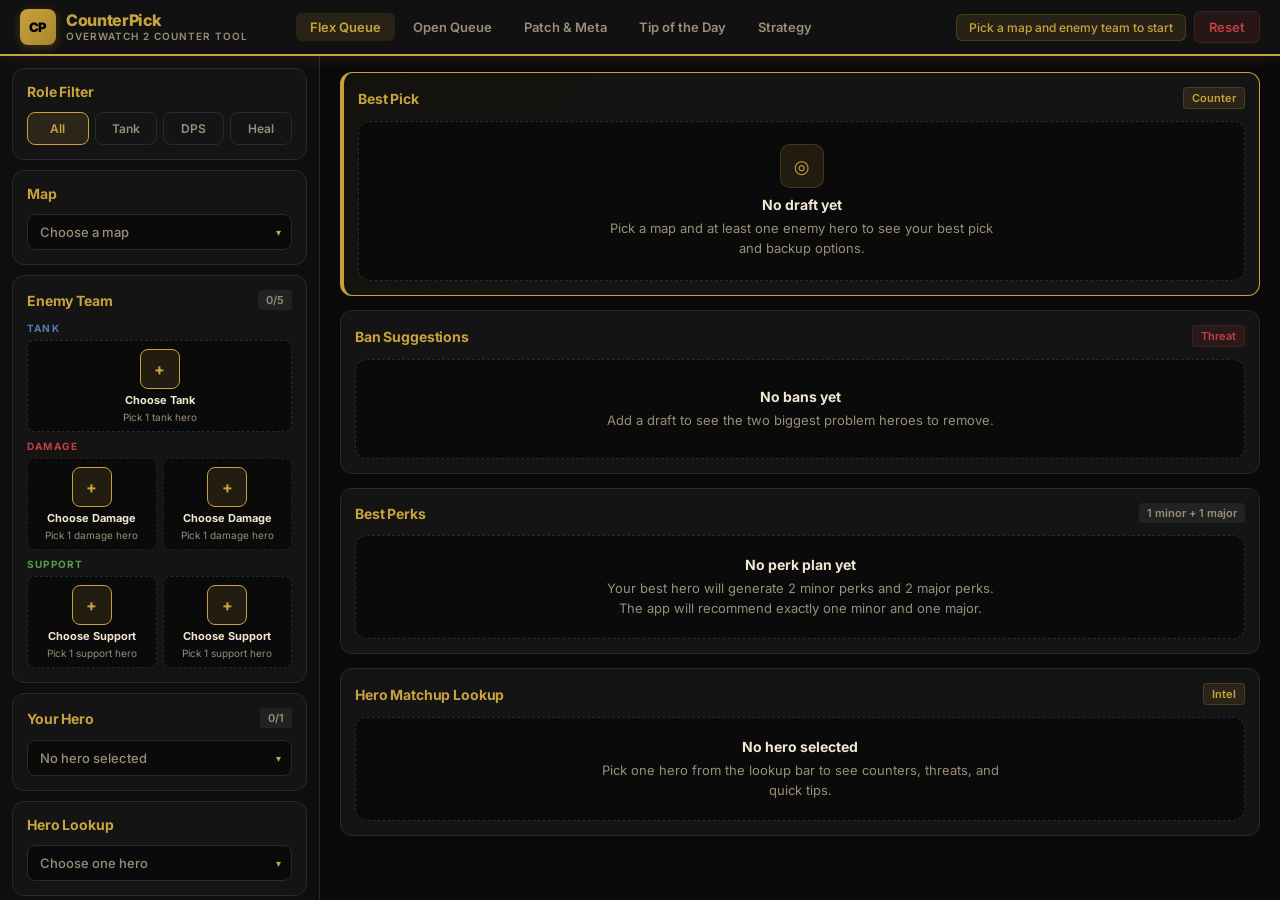
==== commit 011fc4e1: "Add files via upload" ====
--- a/index.html
+++ b/index.html
@@ -3,168 +3,171 @@
 <head>
   <meta charset="UTF-8" />
   <meta name="viewport" content="width=device-width, initial-scale=1.0" />
-  <title>CounterPick – Overwatch 2 Cyberpunk Counter Tool</title>
-  <link rel="stylesheet" href="style.css" />
+  <title>CounterPick – Overwatch 2 Counter Tool</title>
+  <link rel="preconnect" href="https://fonts.googleapis.com">
+  <link href="https://fonts.googleapis.com/css2?family=Inter:wght@400;500;600;700;800;900&display=swap" rel="stylesheet">
+  <link rel="stylesheet" href="style.css?v=7" />
 </head>
 <body>
-  <div class="bg-grid"></div>
-  <div class="bg-orb orb-a"></div>
-  <div class="bg-orb orb-b"></div>
-  <div class="scanlines"></div>
 
   <header class="topbar">
-    <div>
-      <p class="eyebrow">OVERWATCH 2 // LIVE COUNTER TOOL</p>
-      <h1>CounterPick</h1>
-      <p class="subtitle">Build the enemy team, add the map, and get the best hero, bans, perks, and matchup help instantly.</p>
+    <div class="topbar-left">
+      <div class="logo">
+        <div class="logo-icon">CP</div>
+        <div>
+          <h1>CounterPick</h1>
+          <p class="eyebrow">OVERWATCH 2 COUNTER TOOL</p>
+        </div>
+      </div>
     </div>
-
+    <nav class="topbar-nav">
+      <a class="nav-link active" href="index.html">Flex Queue</a>
+      <a class="nav-link" href="open-queue.html">Open Queue</a>
+      <a class="nav-link" href="hero-insights.html">Patch &amp; Meta</a>
+      <a class="nav-link" href="tip.html">Tip of the Day</a>
+      <a class="nav-link" href="strategy.html">Strategy</a>
+    </nav>
     <div class="topbar-actions">
-      <a class="btn btn-secondary" href="hero-insights.html">Hero Patch &amp; Meta</a>
       <div class="status-chip" id="status-chip">Pick a map and enemy team to start</div>
-      <button id="reset-btn" class="btn btn-reset" type="button">Reset</button>
+      <button id="reset-btn" class="btn btn-danger" type="button">Reset</button>
     </div>
   </header>
 
-  <main class="layout">
-    <section class="panel glass controls-panel full-span">
-      <div class="panel-head">
-        <h2>Draft Controls</h2>
-        <span class="panel-meta">Fast setup</span>
-      </div>
+  <main class="app-layout">
+    <!-- ═══ LEFT SIDEBAR ═══ -->
+    <aside class="sidebar">
 
-      <div class="control-grid three-up">
-        <div class="select-card">
-          <span class="control-label">Pick your role</span>
-          <div class="role-bar" id="role-bar">
-            <button class="role-btn active" data-role="All" type="button"><span class="role-icon">◎</span><span>All</span></button>
-            <button class="role-btn" data-role="Tank" type="button"><span class="role-icon">🛡</span><span>Tank</span></button>
-            <button class="role-btn" data-role="Damage" type="button"><span class="role-icon">✦</span><span>Damage</span></button>
-            <button class="role-btn" data-role="Support" type="button"><span class="role-icon">✚</span><span>Support</span></button>
+      <section class="card">
+        <div class="card-header">
+          <h2>Role Filter</h2>
+        </div>
+        <div class="role-bar" id="role-bar">
+          <button class="role-btn active" data-role="All" type="button"><span>All</span></button>
+          <button class="role-btn tank" data-role="Tank" type="button"><span>Tank</span></button>
+          <button class="role-btn damage" data-role="Damage" type="button"><span>DPS</span></button>
+          <button class="role-btn support" data-role="Support" type="button"><span>Heal</span></button>
+        </div>
+      </section>
+
+      <section class="card">
+        <div class="card-header">
+          <h2>Map</h2>
+        </div>
+        <button id="map-select-btn" class="picker-trigger empty" type="button">Choose a map</button>
+      </section>
+
+      <section class="card">
+        <div class="card-header">
+          <h2>Enemy Team</h2>
+          <span class="badge" id="enemy-count">0/5</span>
+        </div>
+        <div class="slot-groups">
+          <div class="slot-group">
+            <div class="slot-role-title tank-label">Tank</div>
+            <button class="hero-slot tank-slot" data-slot="tank" data-role="Tank" type="button"></button>
           </div>
-          <small>The best pick stays inside this role.</small>
-        </div>
-
-        <div class="select-card">
-          <span class="control-label">Map pick</span>
-          <button id="map-select-btn" class="picker-trigger empty" type="button">Choose a map</button>
-          <small>Grouped by mode and sorted A to Z.</small>
-        </div>
-
-        <div class="select-card">
-          <span class="control-label">Hero matchup lookup</span>
-          <button id="hero-lookup-btn" class="picker-trigger empty" type="button">Choose one hero</button>
-          <small>See what this hero likes to face and what punishes it.</small>
-        </div>
-      </div>
-    </section>
-
-    <section class="panel glass selection-panel">
-      <div class="panel-head">
-        <h2>Enemy Team</h2>
-        <span class="panel-meta" id="enemy-count">0 / 5 selected</span>
-      </div>
-      <p class="panel-copy">Click a slot. You get only heroes from that role, and the same hero cannot be picked twice.</p>
-
-      <div class="slot-groups">
-        <div class="slot-group">
-          <div class="slot-role-title">Tank</div>
-          <button class="hero-slot tank-slot" data-slot="tank" data-role="Tank" type="button"></button>
-        </div>
-
-        <div class="slot-group">
-          <div class="slot-role-title">Damage</div>
-          <div class="slot-row">
-            <button class="hero-slot damage-slot" data-slot="damage1" data-role="Damage" type="button"></button>
-            <button class="hero-slot damage-slot" data-slot="damage2" data-role="Damage" type="button"></button>
+          <div class="slot-group">
+            <div class="slot-role-title dps-label">Damage</div>
+            <div class="slot-row">
+              <button class="hero-slot damage-slot" data-slot="damage1" data-role="Damage" type="button"></button>
+              <button class="hero-slot damage-slot" data-slot="damage2" data-role="Damage" type="button"></button>
+            </div>
+          </div>
+          <div class="slot-group">
+            <div class="slot-role-title heal-label">Support</div>
+            <div class="slot-row">
+              <button class="hero-slot support-slot" data-slot="support1" data-role="Support" type="button"></button>
+              <button class="hero-slot support-slot" data-slot="support2" data-role="Support" type="button"></button>
+            </div>
           </div>
         </div>
+      </section>
 
-        <div class="slot-group">
-          <div class="slot-role-title">Support</div>
-          <div class="slot-row">
-            <button class="hero-slot support-slot" data-slot="support1" data-role="Support" type="button"></button>
-            <button class="hero-slot support-slot" data-slot="support2" data-role="Support" type="button"></button>
+      <section class="card">
+        <div class="card-header">
+          <h2>Your Hero</h2>
+          <span class="badge" id="player-count">0/1</span>
+        </div>
+        <button id="player-hero-btn" class="picker-trigger empty" type="button">No hero selected</button>
+        <div id="player-hero-info"></div>
+      </section>
+
+      <section class="card">
+        <div class="card-header">
+          <h2>Hero Lookup</h2>
+        </div>
+        <button id="hero-lookup-btn" class="picker-trigger empty" type="button">Choose one hero</button>
+      </section>
+
+    </aside>
+
+    <!-- ═══ MAIN CONTENT ═══ -->
+    <div class="main-content">
+
+      <section class="card card-accent">
+        <div class="card-header">
+          <h2>Best Pick</h2>
+          <span class="badge badge-orange">Counter</span>
+        </div>
+        <div id="results-container" class="results-container">
+          <div class="empty-state">
+            <div class="empty-icon">?</div>
+            <h3>No draft yet</h3>
+            <p>Pick a map and at least one enemy hero to see your best pick and backup options.</p>
           </div>
         </div>
-      </div>
-    </section>
+      </section>
 
-    <section class="panel glass selection-panel">
-      <div class="panel-head">
-        <h2>Your Current Hero</h2>
-        <span class="panel-meta" id="player-count">0 / 1 selected</span>
-      </div>
-      <p class="panel-copy">Optional. Used to improve bans and compare whether the best pick is worth switching to.</p>
+      <section class="card">
+        <div class="card-header">
+          <h2>Ban Suggestions</h2>
+          <span class="badge badge-red">Threat</span>
+        </div>
+        <div id="ban-container" class="ban-list">
+          <div class="empty-state compact">
+            <h3>No bans yet</h3>
+            <p>Add a draft to see the two biggest problem heroes to remove.</p>
+          </div>
+        </div>
+      </section>
 
-      <div class="select-card no-margin">
-        <span class="control-label">Choose your hero</span>
-        <button id="player-hero-btn" class="picker-trigger empty" type="button">No hero selected</button>
-      </div>
-    </section>
+      <section class="card">
+        <div class="card-header">
+          <h2>Best Perks</h2>
+          <span class="badge">1 minor + 1 major</span>
+        </div>
+        <div id="perk-container" class="perk-container">
+          <div class="empty-state compact">
+            <h3>No perk plan yet</h3>
+            <p>Your best hero will generate perk recommendations.</p>
+          </div>
+        </div>
+      </section>
 
-    <section class="panel glass results-panel">
-      <div class="panel-head">
-        <h2>Best Pick</h2>
-        <span class="panel-meta">Map + enemy team</span>
-      </div>
-      <div id="results-container" class="results-container">
-        <div class="empty-state">
-          <div class="empty-icon">◎</div>
-          <h3>No draft yet</h3>
-          <p>Pick a map and at least one enemy hero to see your best pick and backup options.</p>
+      <section class="card">
+        <div class="card-header">
+          <h2>Hero Matchup Lookup</h2>
+          <span class="badge badge-blue">Intel</span>
         </div>
-      </div>
-    </section>
+        <div id="lookup-container" class="lookup-grid">
+          <div class="empty-state compact">
+            <h3>No hero selected</h3>
+            <p>Pick one hero from the sidebar lookup to see counters, threats, and quick tips.</p>
+          </div>
+        </div>
+      </section>
 
-    <section class="panel glass ban-panel">
-      <div class="panel-head">
-        <h2>Ban Suggestions</h2>
-        <span class="panel-meta">Threat control</span>
-      </div>
-      <div id="ban-container" class="ban-list">
-        <div class="empty-state compact">
-          <h3>No bans yet</h3>
-          <p>Add a draft to see the two biggest problem heroes to remove.</p>
-        </div>
-      </div>
-    </section>
-
-    <section class="panel glass perks-panel full-span">
-      <div class="panel-head">
-        <h2>Best Perks</h2>
-        <span class="panel-meta">1 minor + 1 major</span>
-      </div>
-      <div id="perk-container" class="perk-container">
-        <div class="empty-state compact">
-          <h3>No perk plan yet</h3>
-          <p>Your best hero will generate 2 minor perks and 2 major perks. The app will recommend exactly one minor and one major.</p>
-        </div>
-      </div>
-    </section>
-
-    <section class="panel glass lookup-panel full-span">
-      <div class="panel-head">
-        <h2>Hero Matchup Lookup</h2>
-        <span class="panel-meta">Role order + A to Z</span>
-      </div>
-      <div id="lookup-container" class="lookup-grid">
-        <div class="empty-state compact">
-          <h3>No hero selected</h3>
-          <p>Pick one hero from the lookup bar to see counters, threats, and quick tips.</p>
-        </div>
-      </div>
-    </section>
+    </div>
   </main>
 
   <div id="slot-modal" class="modal hidden" aria-hidden="true">
     <div class="modal-backdrop" data-close-modal="true"></div>
-    <div class="modal-panel glass">
-      <div class="panel-head modal-head">
+    <div class="modal-panel">
+      <div class="modal-head">
         <h2 id="modal-title">Pick a hero</h2>
         <button class="icon-btn" id="close-modal-btn" type="button">✕</button>
       </div>
-      <p class="panel-copy" id="modal-copy">Choose one item.</p>
+      <p class="modal-copy" id="modal-copy">Choose one item.</p>
       <div id="modal-hero-list" class="modal-hero-list"></div>
     </div>
   </div>
@@ -172,6 +175,6 @@
   <div id="tooltip" class="tooltip hidden" role="tooltip" aria-hidden="true"></div>
 
   <script src="data.js"></script>
-  <script src="script.js"></script>
+  <script src="script.js?v=4"></script>
 </body>
 </html>
--- a/style.css
+++ b/style.css
@@ -1,169 +1,438 @@
+/* ═══════════════════════════════════════════════════════════
+   CounterPick — Black & Dark Gold Theme
+   ═══════════════════════════════════════════════════════════ */
+
+@import url('https://fonts.googleapis.com/css2?family=Inter:wght@400;500;600;700;800;900&display=swap');
+
 :root{
-  --bg:#06060d;
-  --bg-soft:#0d0b17;
-  --panel:rgba(14,12,28,.78);
-  --panel-strong:rgba(18,14,38,.92);
-  --border:rgba(97,227,255,.18);
-  --border-strong:rgba(97,227,255,.34);
-  --text:#eef3ff;
-  --muted:#9aa6cb;
-  --blue:#61e3ff;
-  --pink:#ff4fd8;
-  --green:#67ffb6;
-  --purple:#9f7cff;
-  --danger:#ff7a93;
-  --shadow:0 20px 50px rgba(0,0,0,.45);
-  --radius:22px;
-  --radius-sm:14px;
-  --transition:180ms ease;
-}
-*{box-sizing:border-box}
-html,body{margin:0;padding:0}
+  --bg:#0a0a0a;
+  --bg-card:#141414;
+  --bg-card-alt:#1a1a1a;
+  --bg-hover:#222222;
+  --border:#2a2a2a;
+  --border-light:#3a3a3a;
+  --text:#f0e6d2;
+  --text-secondary:#9a8e7a;
+  --gold:#c8a23c;
+  --gold-bright:#d4b44a;
+  --gold-dim:rgba(200,162,60,.12);
+  --gold-glow:rgba(200,162,60,.3);
+  --accent:#a8862e;
+  --accent-dim:rgba(168,134,46,.1);
+  --red:#c44040;
+  --red-dim:rgba(196,64,64,.12);
+  --green:#5a9a50;
+  --green-dim:rgba(90,154,80,.12);
+  --purple:#8070a0;
+  --purple-dim:rgba(128,112,160,.12);
+  --tank:#5080b0;
+  --tank-dim:rgba(80,128,176,.12);
+  --dps:#c44040;
+  --dps-dim:rgba(196,64,64,.12);
+  --heal:#5a9a50;
+  --heal-dim:rgba(90,154,80,.12);
+  --radius:12px;
+  --radius-sm:8px;
+  --transition:160ms ease;
+}
+
+*{box-sizing:border-box;margin:0;padding:0}
+html{scroll-behavior:smooth}
 body{
-  font-family:Inter,Segoe UI,Arial,sans-serif;
-  background:
-    radial-gradient(circle at top left, rgba(97,227,255,.10), transparent 28%),
-    radial-gradient(circle at bottom right, rgba(255,79,216,.10), transparent 25%),
-    linear-gradient(180deg, #04040a, #0b0817 46%, #06060d 100%);
+  font-family:'Inter',system-ui,-apple-system,sans-serif;
+  background:var(--bg);
   color:var(--text);
   min-height:100vh;
   overflow-x:hidden;
+  -webkit-font-smoothing:antialiased;
 }
 a{color:inherit;text-decoration:none}
-button{font:inherit}
-.bg-grid,.scanlines,.bg-orb{position:fixed;inset:0;pointer-events:none}
-.bg-grid{
-  background-image:
-    linear-gradient(rgba(97,227,255,.07) 1px, transparent 1px),
-    linear-gradient(90deg, rgba(97,227,255,.07) 1px, transparent 1px);
-  background-size:42px 42px;
-  mask-image:linear-gradient(180deg, rgba(0,0,0,.22), rgba(0,0,0,.05));
-}
-.scanlines{opacity:.12;background:linear-gradient(transparent 0 49%, rgba(255,255,255,.03) 49% 51%, transparent 51% 100%);background-size:100% 4px}
-.bg-orb{filter:blur(60px);opacity:.45}
-.orb-a{inset:auto auto -80px -80px;width:320px;height:320px;background:radial-gradient(circle, rgba(97,227,255,.45), transparent 70%)}
-.orb-b{inset:-80px -50px auto auto;width:360px;height:360px;background:radial-gradient(circle, rgba(255,79,216,.36), transparent 70%)}
-
-.topbar{position:sticky;top:0;z-index:30;display:flex;justify-content:space-between;gap:20px;align-items:center;flex-wrap:wrap;padding:22px clamp(16px,4vw,40px);backdrop-filter:blur(18px);background:linear-gradient(180deg, rgba(4,4,10,.94), rgba(4,4,10,.64));border-bottom:1px solid rgba(255,255,255,.06)}
-.eyebrow{margin:0 0 6px;font-size:12px;letter-spacing:.22em;color:var(--blue)}
-h1{margin:0;font-size:clamp(28px,4vw,44px)}
-.subtitle{margin:8px 0 0;color:var(--muted);max-width:780px;line-height:1.5}
-.topbar-actions{display:flex;align-items:center;gap:12px;flex-wrap:wrap}
-.status-chip{padding:10px 14px;border-radius:999px;border:1px solid rgba(97,227,255,.26);background:rgba(97,227,255,.08);color:var(--blue);font-size:14px}
-.btn{border:1px solid transparent;border-radius:14px;padding:12px 16px;background:linear-gradient(135deg, rgba(97,227,255,.16), rgba(159,124,255,.16));color:var(--text);cursor:pointer;transition:var(--transition)}
-.btn:hover{transform:translateY(-1px);box-shadow:0 10px 25px rgba(0,0,0,.2);border-color:rgba(97,227,255,.35)}
-.btn-reset{background:linear-gradient(135deg, rgba(255,79,216,.18), rgba(255,122,147,.16))}
-.btn-secondary{background:linear-gradient(135deg, rgba(103,255,182,.12), rgba(97,227,255,.12))}
-
-.layout{display:grid;grid-template-columns:1fr 1fr;gap:14px;padding:14px clamp(16px,4vw,40px) 26px}
-.full-span{grid-column:1 / -1}
-.glass{position:relative;background:linear-gradient(180deg, rgba(18,14,38,.88), rgba(10,10,22,.84));border:1px solid var(--border);border-radius:var(--radius);backdrop-filter:blur(16px);box-shadow:var(--shadow), inset 0 1px 0 rgba(255,255,255,.04)}
+button{font:inherit;border:none;background:none;cursor:pointer}
+img{display:block}
+
+/* ── Topbar ────────────────────────────────────────────────── */
+.topbar{
+  position:sticky;top:0;z-index:50;height:56px;
+  display:flex;align-items:center;gap:16px;
+  padding:0 20px;
+  background:#111111;
+  border-bottom:2px solid var(--gold);
+  box-shadow:0 2px 16px rgba(200,162,60,.1);
+}
+.topbar-left{display:flex;align-items:center;gap:12px}
+.logo{display:flex;align-items:center;gap:10px}
+.logo-icon{
+  width:36px;height:36px;border-radius:8px;
+  background:linear-gradient(135deg,var(--gold),var(--accent));
+  display:grid;place-items:center;
+  font-weight:900;font-size:13px;color:#000;
+  letter-spacing:-.02em;
+  box-shadow:0 2px 10px rgba(200,162,60,.25);
+}
+.topbar h1{font-size:16px;font-weight:800;letter-spacing:-.02em;line-height:1;color:var(--gold)}
+.eyebrow{font-size:10px;font-weight:600;letter-spacing:.1em;color:var(--text-secondary);margin-top:2px}
+.topbar-nav{display:flex;gap:4px;margin-left:32px}
+.nav-link{
+  padding:6px 14px;border-radius:6px;font-size:13px;font-weight:600;
+  color:var(--text-secondary);transition:var(--transition);
+}
+.nav-link:hover{color:var(--text);background:var(--bg-hover)}
+.nav-link.active{color:var(--gold);background:var(--gold-dim)}
+.topbar-actions{margin-left:auto;display:flex;align-items:center;gap:8px}
+.status-chip{
+  padding:5px 12px;border-radius:6px;font-size:12px;font-weight:500;
+  background:var(--gold-dim);color:var(--gold);border:1px solid rgba(200,162,60,.2);
+  max-width:300px;white-space:nowrap;overflow:hidden;text-overflow:ellipsis;
+}
+
+/* ── Buttons ───────────────────────────────────────────────── */
+.btn{padding:7px 14px;border-radius:6px;font-size:13px;font-weight:600;transition:var(--transition)}
+.btn-danger{background:var(--red-dim);color:var(--red);border:1px solid rgba(196,64,64,.2)}
+.btn-danger:hover{background:rgba(196,64,64,.18);border-color:rgba(196,64,64,.35)}
+.btn-secondary{background:var(--gold-dim);color:var(--gold);border:1px solid rgba(200,162,60,.2)}
+.btn-secondary:hover{background:rgba(200,162,60,.18)}
+
+/* ── App Layout ────────────────────────────────────────────── */
+.app-layout{display:grid;grid-template-columns:320px 1fr;min-height:calc(100vh - 56px)}
+
+/* ── Sidebar ───────────────────────────────────────────────── */
+.sidebar{
+  position:sticky;top:56px;height:calc(100vh - 56px);
+  overflow-y:auto;overflow-x:hidden;
+  background:#0e0e0e;
+  border-right:1px solid var(--border);
+  padding:12px;
+  display:flex;flex-direction:column;gap:10px;
+  scrollbar-width:thin;
+  scrollbar-color:var(--border) transparent;
+}
+.sidebar::-webkit-scrollbar{width:5px}
+.sidebar::-webkit-scrollbar-thumb{background:var(--border-light);border-radius:4px}
+
+/* ── Main content ──────────────────────────────────────────── */
+.main-content{padding:16px 20px;display:flex;flex-direction:column;gap:14px;min-width:0}
+
+/* ── Cards ─────────────────────────────────────────────────── */
+.card{
+  background:var(--bg-card);
+  border:1px solid var(--border);
+  border-radius:var(--radius);
+  padding:14px;
+}
+.card-accent{
+  border-color:var(--gold);border-width:1px 1px 1px 4px;
+  background:linear-gradient(135deg,rgba(200,162,60,.05),var(--bg-card) 40%);
+}
+.card-header{display:flex;justify-content:space-between;align-items:center;margin-bottom:12px}
+.card-header h2{font-size:14px;font-weight:700;letter-spacing:-.01em;color:var(--gold)}
+.badge{font-size:11px;font-weight:600;padding:3px 8px;border-radius:4px;background:var(--bg-hover);color:var(--text-secondary)}
+.badge-orange{background:var(--gold-dim);color:var(--gold);border:1px solid rgba(200,162,60,.2)}
+.badge-blue{background:var(--gold-dim);color:var(--gold);border:1px solid rgba(200,162,60,.2)}
+.badge-red{background:var(--red-dim);color:var(--red);border:1px solid rgba(196,64,64,.15)}
+.badge-green{background:var(--green-dim);color:var(--green);border:1px solid rgba(90,154,80,.15)}
+
+.panel-head{display:flex;justify-content:space-between;align-items:center;margin-bottom:12px;flex-wrap:wrap;gap:8px}
+.panel-head h2{font-size:14px;font-weight:700;margin:0;color:var(--gold)}
+.panel-meta{font-size:11px;font-weight:600;padding:3px 8px;border-radius:4px;background:var(--bg-hover);color:var(--text-secondary)}
+.panel-copy{margin:0 0 12px;color:var(--text-secondary);font-size:13px;line-height:1.5}
+
+/* ── Role Bar ──────────────────────────────────────────────── */
+.role-bar{display:grid;grid-template-columns:repeat(4,1fr);gap:6px}
+.role-btn{
+  padding:8px 4px;border-radius:var(--radius-sm);
+  font-size:12px;font-weight:600;color:var(--text-secondary);
+  border:1px solid var(--border);background:transparent;
+  transition:var(--transition);text-align:center;
+}
+.role-btn:hover{color:var(--text);border-color:var(--gold);background:var(--gold-dim)}
+.role-btn.active{color:var(--gold);border-color:var(--gold);background:var(--gold-dim)}
+.role-btn.tank.active{color:var(--tank);border-color:var(--tank);background:var(--tank-dim)}
+.role-btn.damage.active{color:var(--dps);border-color:var(--dps);background:var(--dps-dim)}
+.role-btn.support.active{color:var(--heal);border-color:var(--heal);background:var(--heal-dim)}
+.role-icon{display:none}
+
+/* ── Picker Triggers ───────────────────────────────────────── */
+.picker-trigger{
+  width:100%;padding:9px 32px 9px 12px;border-radius:var(--radius-sm);
+  border:1px solid var(--border);background:var(--bg);
+  color:var(--text);font-size:13px;font-weight:500;
+  text-align:left;position:relative;transition:var(--transition);outline:none;
+}
+.picker-trigger::after{content:"▾";position:absolute;right:10px;top:50%;transform:translateY(-50%);color:var(--gold);font-size:10px}
+.picker-trigger:hover,.picker-trigger:focus{border-color:var(--gold)}
+.picker-trigger.empty{color:var(--text-secondary)}
+
+/* ── Hero Slots ────────────────────────────────────────────── */
+.slot-groups{display:flex;flex-direction:column;gap:8px}
+.slot-group{display:flex;flex-direction:column;gap:6px}
+.slot-role-title{font-size:10px;font-weight:700;letter-spacing:.12em;text-transform:uppercase;color:var(--text-secondary)}
+.tank-label{color:var(--tank)}
+.dps-label{color:var(--dps)}
+.heal-label{color:var(--heal)}
+.slot-row{display:grid;grid-template-columns:1fr 1fr;gap:6px}
+.oq-row{grid-template-columns:repeat(3,1fr)}
+.hero-slot{
+  width:100%;min-height:72px;border-radius:var(--radius-sm);
+  border:1px dashed var(--border);background:var(--bg);
+  display:flex;align-items:center;justify-content:center;
+  padding:8px;color:var(--text);transition:var(--transition);
+}
+.hero-slot:hover{border-color:var(--gold);border-style:solid;background:var(--gold-dim)}
+.hero-slot-inner{display:flex;flex-direction:column;align-items:center;gap:4px;text-align:center}
+.hero-slot img{width:40px;height:40px;border-radius:8px;object-fit:cover;border:2px solid var(--border)}
+.hero-slot:hover img{border-color:var(--gold)}
+.hero-slot-name{font-size:11px;font-weight:700}
+.hero-slot-sub{font-size:10px;color:var(--text-secondary)}
+.slot-empty-badge{
+  width:40px;height:40px;border-radius:8px;display:grid;place-items:center;
+  background:var(--gold-dim);border:1px solid var(--gold);
+  color:var(--gold);font-size:16px;font-weight:700;
+}
+.tank-slot{border-color:rgba(80,128,176,.3)}
+.damage-slot{border-color:rgba(196,64,64,.25)}
+.support-slot{border-color:rgba(90,154,80,.25)}
+
+/* ── Results ───────────────────────────────────────────────── */
+.results-container,.ban-list,.lookup-grid,.perk-container{display:grid;gap:12px}
+.result-grid{display:grid;grid-template-columns:1.3fr .7fr;gap:12px}
+.best-card,.alt-card,.ban-card,.lookup-card,.perk-card{
+  border-radius:var(--radius);border:1px solid var(--border);
+  background:var(--bg-card-alt);padding:14px;
+  position:relative;overflow:hidden;transition:var(--transition);
+}
+.best-card.highlight{
+  border-color:var(--gold);border-width:2px;
+  background:linear-gradient(135deg,rgba(200,162,60,.08),var(--bg-card-alt) 60%);
+  box-shadow:0 0 24px rgba(200,162,60,.08);
+}
+.best-card::after{
+  content:"";position:absolute;right:-30px;bottom:-40px;width:160px;height:160px;
+  border-radius:50%;background:radial-gradient(circle,rgba(200,162,60,.15),transparent 65%);opacity:.5;
+}
+.perk-card.recommended::after{
+  content:"";position:absolute;right:-30px;bottom:-40px;width:140px;height:140px;
+  border-radius:50%;background:radial-gradient(circle,rgba(90,154,80,.12),transparent 65%);opacity:.5;
+}
+.result-hero{display:flex;gap:14px;align-items:flex-start}
+.result-hero img,.ban-card img,.lookup-mini img{
+  width:64px;height:64px;border-radius:var(--radius);object-fit:cover;border:2px solid var(--gold);
+}
+.name-stack{display:flex;flex-direction:column;align-items:center;gap:6px;min-width:76px}
+.name-stack.small img{width:50px;height:50px}
+.hero-name-under{font-size:12px;font-weight:700;text-align:center;line-height:1.2;color:var(--gold-bright)}
+.score-pill{
+  display:inline-flex;align-items:center;padding:4px 10px;border-radius:4px;
+  font-size:11px;font-weight:600;background:var(--gold-dim);color:var(--gold);border:1px solid rgba(200,162,60,.2);
+}
+.reason-line{color:var(--text-secondary);line-height:1.5;font-size:13px}
+.tip-list,.lookup-bullets{display:grid;gap:6px;margin-top:10px}
+.tip,.lookup-bullet{
+  padding:8px 12px;border-radius:var(--radius-sm);font-size:13px;line-height:1.5;
+  background:var(--bg);border:1px solid var(--border);transition:var(--transition);
+}
+.tip:hover,.lookup-bullet:hover{border-color:var(--gold)}
+.alt-list{grid-template-columns:repeat(3,1fr)}
+.alt-card:hover,.ban-card:hover,.lookup-card:hover{border-color:var(--gold);background:var(--bg-hover)}
+.alt-card h3,.ban-card h3,.lookup-card h3,.perk-card h3{margin:8px 0 6px;font-size:14px;font-weight:700}
+.oq-pick-card{cursor:pointer;transition:var(--transition)}
+.oq-pick-card.perk-selected{
+  outline:2px solid var(--gold);outline-offset:2px;
+  box-shadow:0 0 16px var(--gold-glow);
+}
+
+/* ── Tags ──────────────────────────────────────────────────── */
+.mini-tag{
+  display:inline-flex;padding:3px 8px;border-radius:4px;
+  font-size:10px;font-weight:600;letter-spacing:.02em;
+  background:var(--bg-hover);color:var(--text-secondary);margin-bottom:6px;
+}
+.map-tag{background:var(--gold-dim);color:var(--gold);border:1px solid rgba(200,162,60,.2)}
+.enemy-tag{background:var(--red-dim);color:var(--red);border:1px solid rgba(196,64,64,.15)}
+
+/* ── Lookup ────────────────────────────────────────────────── */
+.lookup-grid{grid-template-columns:repeat(auto-fit,minmax(280px,1fr))}
+.lookup-mini{display:flex;gap:10px;align-items:center}
+
+/* ── Player Hero Detail ────────────────────────────────────── */
+.player-hero-detail{
+  margin-top:10px;padding:12px;border-radius:var(--radius-sm);
+  border:1px solid var(--border);background:var(--bg);
+}
+.player-ban-section{margin-top:10px;padding-top:10px;border-top:1px solid var(--border)}
+.player-ban-section h4{margin:0 0 8px;font-size:11px;font-weight:700;text-transform:uppercase;letter-spacing:.08em;color:var(--red)}
+.player-ban-list{display:flex;gap:6px;flex-wrap:wrap}
+.player-ban-item{
+  display:flex;align-items:center;gap:6px;padding:6px 10px;
+  border-radius:var(--radius-sm);background:var(--red-dim);border:1px solid rgba(196,64,64,.15);transition:var(--transition);
+}
+.player-ban-item:hover{border-color:rgba(196,64,64,.3)}
+.player-ban-item img{width:28px;height:28px;border-radius:6px;object-fit:cover;border:1px solid var(--border)}
+.player-ban-item strong{font-size:12px}
+.player-ban-item .mini-tag{font-size:9px;margin:0}
+
+/* ── Perk Selection ────────────────────────────────────────── */
+.perk-hero-label{
+  grid-column:1/-1;display:flex;align-items:center;gap:10px;
+  padding:10px 14px;border-radius:var(--radius-sm);
+  background:var(--purple-dim);border:1px solid rgba(128,112,160,.18);
+  font-size:13px;font-weight:500;
+}
+.perk-hero-label img{width:32px;height:32px;border-radius:8px;object-fit:cover;border:2px solid rgba(128,112,160,.3)}
+
+/* ── Perks ──────────────────────────────────────────────────── */
+.perk-container{grid-template-columns:repeat(auto-fit,minmax(220px,1fr))}
+.perk-card:hover{border-color:var(--gold)}
+.perk-card.recommended{
+  border-color:var(--green);
+  background:linear-gradient(135deg,rgba(90,154,80,.06),var(--bg-card-alt) 60%);
+  box-shadow:0 0 12px rgba(90,154,80,.06);
+}
+.perk-topline{display:flex;align-items:center;justify-content:space-between;gap:8px}
+.perk-type{font-size:10px;font-weight:700;letter-spacing:.1em;text-transform:uppercase;color:var(--gold)}
+.perk-win{font-size:10px;font-weight:600;padding:2px 8px;border-radius:4px;background:var(--green-dim);color:var(--green);border:1px solid rgba(90,154,80,.15)}
+.perk-card p{color:var(--text-secondary);line-height:1.5;font-size:13px}
+.perk-explain{margin-top:10px;padding-top:10px;border-top:1px solid var(--border)}
+.perk-note{display:block;color:var(--text-secondary);font-size:12px;margin-top:4px}
+
+/* ── Empty States ──────────────────────────────────────────── */
+.empty-state{
+  min-height:160px;display:flex;flex-direction:column;
+  align-items:center;justify-content:center;text-align:center;
+  border:1px dashed var(--border);border-radius:var(--radius);
+  color:var(--text-secondary);padding:20px;background:var(--bg);
+}
+.empty-state.compact{min-height:100px}
+.empty-icon{
+  width:44px;height:44px;border-radius:10px;display:grid;place-items:center;
+  background:var(--gold-dim);color:var(--gold);border:1px solid rgba(200,162,60,.2);
+  font-size:18px;font-weight:800;margin-bottom:8px;
+}
+.empty-state h3{margin:0 0 6px;color:var(--text);font-size:14px;font-weight:700}
+.empty-state p{margin:0;max-width:400px;line-height:1.5;font-size:13px}
+
+/* ── Tooltip ───────────────────────────────────────────────── */
+.tooltip{
+  position:fixed;z-index:80;max-width:240px;padding:10px 14px;
+  border-radius:var(--radius-sm);border:1px solid var(--gold);
+  background:var(--bg-card);box-shadow:0 8px 24px rgba(0,0,0,.4);
+  font-size:12px;line-height:1.45;color:var(--text);
+}
+.tooltip.hidden,.modal.hidden{display:none}
+.tooltip strong{display:block;color:var(--gold);margin-bottom:3px}
+
+/* ── Modal ─────────────────────────────────────────────────── */
+.modal{position:fixed;inset:0;z-index:60}
+.modal-backdrop{position:absolute;inset:0;background:rgba(0,0,0,.6);backdrop-filter:blur(6px)}
+.modal-panel{
+  position:relative;z-index:1;
+  width:min(960px,calc(100vw - 32px));max-height:calc(100vh - 48px);
+  overflow:auto;margin:24px auto;padding:20px;
+  background:var(--bg-card);border:1px solid var(--border);border-top:3px solid var(--gold);border-radius:var(--radius);
+  box-shadow:0 24px 60px rgba(0,0,0,.5);
+}
+.modal-head{
+  position:sticky;top:0;z-index:2;
+  display:flex;justify-content:space-between;align-items:center;
+  padding-bottom:12px;margin-bottom:12px;
+  background:var(--bg-card);border-bottom:1px solid var(--border);
+}
+.modal-head h2{font-size:16px;font-weight:700;color:var(--gold)}
+.modal-copy{margin:0 0 14px;color:var(--text-secondary);font-size:13px}
+.icon-btn{
+  width:36px;height:36px;border-radius:var(--radius-sm);
+  border:1px solid var(--border);background:var(--bg);
+  color:var(--text-secondary);font-size:14px;display:grid;place-items:center;transition:var(--transition);
+}
+.icon-btn:hover{color:var(--red);border-color:var(--red);background:var(--red-dim)}
+.modal-hero-list{display:flex;flex-direction:column;gap:14px}
+.modal-group{display:flex;flex-direction:column;gap:8px}
+.modal-group-title{font-size:10px;font-weight:700;letter-spacing:.14em;text-transform:uppercase;color:var(--gold)}
+.modal-grid{display:grid;grid-template-columns:repeat(auto-fill,minmax(100px,1fr));gap:8px}
+.modal-hero img[alt]{transition:var(--transition)}
+.modal-hero{
+  border-radius:var(--radius-sm);border:1px solid var(--border);
+  background:var(--bg);padding:10px 6px;
+  display:flex;flex-direction:column;align-items:center;gap:6px;
+  transition:var(--transition);color:var(--text);
+}
+.modal-hero:hover{border-color:var(--gold);background:var(--gold-dim);transform:translateY(-2px);box-shadow:0 4px 12px rgba(200,162,60,.08)}
+.modal-hero.disabled{opacity:.3;filter:grayscale(1);cursor:not-allowed}
+.modal-hero.disabled:hover{transform:none;border-color:var(--border);background:var(--bg);box-shadow:none}
+.modal-hero img{width:48px;height:48px;border-radius:10px;object-fit:cover;border:2px solid var(--border)}
+.modal-hero:hover img{border-color:var(--gold)}
+.modal-hero-name{text-align:center;font-size:11px;font-weight:700}
+.text-option{
+  padding:10px 12px;border-radius:var(--radius-sm);border:1px solid var(--border);
+  background:var(--bg);color:var(--text);font-size:13px;font-weight:500;
+  transition:var(--transition);text-align:left;width:100%;
+}
+.text-option:hover{border-color:var(--gold);background:var(--gold-dim)}
+
+/* ── Hero Select Grid (Patch page) ─────────────────────────── */
+.hero-select-grid{display:grid;grid-template-columns:repeat(auto-fill,minmax(90px,1fr));gap:8px}
+.hero-pick-btn{
+  border-radius:var(--radius-sm);border:1px solid var(--border);
+  background:var(--bg);padding:10px 6px;
+  display:flex;flex-direction:column;align-items:center;gap:6px;
+  transition:var(--transition);color:var(--text);
+}
+.hero-pick-btn:hover{border-color:var(--gold);background:var(--gold-dim);transform:translateY(-2px);box-shadow:0 4px 12px rgba(200,162,60,.08)}
+.hero-pick-btn.selected{
+  border-color:var(--gold);background:var(--gold-dim);
+  box-shadow:0 0 16px var(--gold-glow);
+}
+.hero-pick-btn img{width:48px;height:48px;border-radius:10px;object-fit:cover;border:2px solid var(--border);transition:var(--transition)}
+.hero-pick-btn:hover img,.hero-pick-btn.selected img{border-color:var(--gold)}
+.hero-pick-name{font-size:11px;font-weight:700;text-align:center;line-height:1.2}
+.patch-info-row{display:flex;gap:6px;flex-wrap:wrap;margin-bottom:12px}
+.patch-changes{display:grid;gap:6px}
+.patch-change-item{
+  padding:10px 14px;border-radius:var(--radius-sm);font-size:13px;line-height:1.5;
+  background:var(--bg);border:1px solid var(--border);color:var(--text);
+  transition:var(--transition);border-left:3px solid var(--gold);
+}
+.patch-change-item:hover{border-color:var(--gold)}
+
+/* ── Full-span utility ─────────────────────────────────────── */
+.layout{display:grid;grid-template-columns:1fr 1fr;gap:14px;padding:16px 20px}
+.full-span{grid-column:1/-1}
+.glass{background:var(--bg-card);border:1px solid var(--border);border-radius:var(--radius);padding:14px}
 .panel{padding:14px;overflow:hidden}
-.panel::before{content:"";position:absolute;inset:0;background:linear-gradient(90deg, rgba(97,227,255,.05), transparent 45%, rgba(255,79,216,.05));pointer-events:none}
-.panel-head{position:relative;z-index:1;display:flex;justify-content:space-between;align-items:center;gap:10px;margin-bottom:10px;flex-wrap:wrap}
-.panel-head h2{margin:0;font-size:18px}
-.panel-meta{font-size:12px;color:var(--blue);padding:5px 10px;border-radius:999px;border:1px solid rgba(97,227,255,.22);background:rgba(97,227,255,.08)}
-.panel-copy{position:relative;z-index:1;margin:0 0 12px;color:var(--muted);font-size:14px}
-.control-grid{display:grid;gap:14px;position:relative;z-index:1}
+.panel::before,.panel::after{display:none}
+.control-grid{display:grid;gap:14px}
 .three-up{grid-template-columns:1.2fr 1fr 1fr}
-.select-card{display:flex;flex-direction:column;gap:9px;padding:12px;border-radius:18px;border:1px solid rgba(97,227,255,.16);background:rgba(255,255,255,.03)}
+.select-card{
+  display:flex;flex-direction:column;gap:8px;padding:12px;
+  border-radius:var(--radius-sm);border:1px solid var(--border);background:var(--bg);
+}
 .no-margin{margin:0}
-.control-label{font-size:13px;color:var(--blue);text-transform:uppercase;letter-spacing:.08em}
-.picker-trigger{width:100%;padding:12px 42px 12px 14px;border-radius:14px;border:1px solid rgba(97,227,255,.28);background:linear-gradient(180deg, rgba(8,11,26,.96), rgba(13,10,28,.98));color:var(--text);outline:none;text-align:left;cursor:pointer;box-shadow:inset 0 0 0 1px rgba(97,227,255,.06), 0 0 12px rgba(97,227,255,.06);transition:var(--transition);position:relative}
-.picker-trigger::after{content:"▾";position:absolute;right:14px;top:50%;transform:translateY(-50%);color:var(--blue);font-size:12px;pointer-events:none}
-.picker-trigger:hover,.picker-trigger:focus{border-color:var(--blue);box-shadow:0 0 0 3px rgba(97,227,255,.12), 0 0 18px rgba(97,227,255,.12)}
-.picker-trigger.empty{color:var(--muted)}
-.select-card small{color:var(--muted);line-height:1.4}
-.role-bar{display:grid;grid-template-columns:repeat(4,minmax(0,1fr));gap:10px}
-.role-btn{display:flex;flex-direction:column;align-items:center;justify-content:center;gap:6px;min-height:76px;border-radius:14px;border:1px solid rgba(97,227,255,.18);background:rgba(255,255,255,.035);color:var(--muted);cursor:pointer;transition:var(--transition)}
-.role-btn:hover{transform:translateY(-2px);border-color:rgba(97,227,255,.4);color:var(--text);box-shadow:0 0 14px rgba(97,227,255,.15)}
-.role-btn.active{color:var(--blue);border-color:rgba(97,227,255,.55);box-shadow:0 0 14px rgba(97,227,255,.22), inset 0 0 20px rgba(97,227,255,.08)}
-.role-icon{font-size:18px}
-
-.slot-groups{display:grid;gap:12px;position:relative;z-index:1}
-.slot-group{padding:12px;border-radius:18px;border:1px solid rgba(97,227,255,.12);background:rgba(255,255,255,.025)}
-.slot-role-title{margin-bottom:10px;font-size:13px;letter-spacing:.18em;text-transform:uppercase;color:var(--muted)}
-.slot-row{display:grid;grid-template-columns:repeat(2,minmax(0,1fr));gap:10px}
-.hero-slot{width:100%;min-height:116px;border-radius:18px;border:1px dashed rgba(97,227,255,.24);background:linear-gradient(180deg, rgba(11,11,24,.98), rgba(15,13,32,.95));display:flex;align-items:center;justify-content:center;cursor:pointer;transition:var(--transition);padding:12px;color:var(--text)}
-.hero-slot:hover{transform:translateY(-2px);border-color:rgba(97,227,255,.48);box-shadow:0 0 20px rgba(97,227,255,.12)}
-.hero-slot-inner{display:flex;flex-direction:column;align-items:center;gap:8px;text-align:center}
-.hero-slot img{width:56px;height:56px;object-fit:cover;border-radius:14px;border:1px solid rgba(255,255,255,.1);background:rgba(255,255,255,.03)}
-.hero-slot-name{font-weight:700}
-.hero-slot-sub{font-size:12px;color:var(--muted);max-width:150px}
-.slot-empty-badge{display:inline-flex;align-items:center;justify-content:center;width:56px;height:56px;border-radius:14px;background:rgba(255,255,255,.03);border:1px solid rgba(97,227,255,.14);color:var(--blue);font-weight:700}
-.tank-slot{border-color:rgba(97,227,255,.24)}
-.damage-slot{border-color:rgba(255,79,216,.24)}
-.support-slot{border-color:rgba(103,255,182,.24)}
-
-.results-container,.alt-list,.ban-list,.lookup-grid,.perk-container{position:relative;z-index:1;display:grid;gap:12px}
-.result-grid{display:grid;grid-template-columns:1.2fr .8fr;gap:12px}
-.best-card,.alt-card,.ban-card,.lookup-card,.perk-card{border-radius:18px;border:1px solid rgba(97,227,255,.16);background:rgba(255,255,255,.03);padding:14px;position:relative;overflow:hidden}
-.best-card.highlight{border-color:rgba(97,227,255,.58);box-shadow:0 0 16px rgba(97,227,255,.25), 0 0 30px rgba(255,79,216,.12), inset 0 0 24px rgba(97,227,255,.06)}
-.best-card::after,.perk-card.recommended::after{content:"";position:absolute;inset:auto -10% -55% auto;width:180px;height:180px;border-radius:50%;background:radial-gradient(circle, rgba(97,227,255,.22), transparent 60%)}
-.result-hero{display:flex;gap:14px;align-items:flex-start}
-.result-hero img,.ban-card img,.lookup-mini img{width:74px;height:74px;border-radius:18px;object-fit:cover;border:1px solid rgba(255,255,255,.12);background:rgba(255,255,255,.03)}
-.name-stack{display:flex;flex-direction:column;align-items:center;gap:8px;min-width:84px}
-.name-stack.small img{width:58px;height:58px}
-.hero-name-under{font-size:13px;font-weight:700;text-align:center;line-height:1.2}
-.score-pill{display:inline-flex;align-items:center;gap:8px;padding:8px 10px;border-radius:999px;background:rgba(97,227,255,.08);border:1px solid rgba(97,227,255,.22);color:var(--blue);font-size:12px}
-.reason-line{color:var(--muted);line-height:1.5;font-size:14px}
-.tip-list,.lookup-bullets{display:grid;gap:8px;margin-top:12px}
-.tip,.lookup-bullet{padding:10px 12px;border-radius:14px;background:rgba(255,255,255,.03);border:1px solid rgba(255,255,255,.05);line-height:1.45;font-size:14px}
-.alt-list{grid-template-columns:repeat(3,minmax(0,1fr))}
-.alt-card h3,.ban-card h3,.lookup-card h3,.perk-card h3{margin:10px 0 8px;font-size:16px}
-.mini-tag{display:inline-flex;padding:5px 8px;border-radius:999px;font-size:11px;border:1px solid rgba(255,255,255,.1);color:var(--muted);margin-bottom:8px}
-.map-tag{color:var(--green);border-color:rgba(103,255,182,.28);background:rgba(103,255,182,.08)}
-.enemy-tag{color:var(--pink);border-color:rgba(255,79,216,.26);background:rgba(255,79,216,.08)}
-.lookup-grid{grid-template-columns:repeat(3,minmax(0,1fr))}
-.lookup-mini{display:flex;gap:10px;align-items:center}
-.lookup-list{display:grid;gap:8px}
-.perk-container{grid-template-columns:repeat(4,minmax(0,1fr))}
-.perk-card.recommended{border-color:rgba(103,255,182,.38);box-shadow:0 0 16px rgba(103,255,182,.18), inset 0 0 18px rgba(103,255,182,.06)}
-.perk-topline{display:flex;align-items:center;justify-content:space-between;gap:10px}
-.perk-type{font-size:11px;color:var(--blue);letter-spacing:.12em;text-transform:uppercase}
-.perk-win{padding:4px 8px;border-radius:999px;background:rgba(103,255,182,.08);border:1px solid rgba(103,255,182,.24);color:var(--green);font-size:11px}
-.perk-card p{color:var(--muted);line-height:1.45;font-size:14px}
-.perk-explain{margin-top:10px;padding-top:10px;border-top:1px solid rgba(255,255,255,.06)}
-.perk-note{display:block;color:var(--muted);font-size:12px;margin-top:6px}
-
-.empty-state{min-height:200px;display:flex;flex-direction:column;align-items:center;justify-content:center;text-align:center;border:1px dashed rgba(97,227,255,.18);border-radius:18px;color:var(--muted);padding:18px}
-.empty-state.compact{min-height:126px}
-.empty-icon{width:52px;height:52px;border-radius:18px;display:grid;place-items:center;background:rgba(97,227,255,.08);color:var(--blue);font-size:22px;margin-bottom:8px}
-.empty-state h3{margin:0 0 8px;color:var(--text)}
-.empty-state p{margin:0;max-width:520px;line-height:1.5}
-
-.tooltip{position:fixed;z-index:80;max-width:260px;padding:12px 14px;border-radius:16px;border:1px solid rgba(97,227,255,.28);background:rgba(10,10,20,.96);backdrop-filter:blur(18px);box-shadow:var(--shadow);font-size:13px;line-height:1.45;color:var(--text)}
-.tooltip.hidden,.modal.hidden{display:none}
-.tooltip strong{display:block;color:var(--blue);margin-bottom:6px}
-
-.modal{position:fixed;inset:0;z-index:60}
-.modal-backdrop{position:absolute;inset:0;background:rgba(4,4,10,.72);backdrop-filter:blur(10px)}
-.modal-panel{position:relative;z-index:1;width:min(1040px,calc(100vw - 24px));max-height:calc(100vh - 40px);overflow:auto;margin:20px auto;padding:16px}
-.modal-head{position:sticky;top:0;padding-bottom:10px;background:linear-gradient(180deg, rgba(18,14,38,.98), rgba(18,14,38,.78))}
-.icon-btn{width:42px;height:42px;border-radius:12px;border:1px solid rgba(97,227,255,.2);background:rgba(255,255,255,.03);color:var(--text);cursor:pointer}
-.modal-hero-list{display:grid;gap:14px}
-.modal-group{display:grid;gap:10px}
-.modal-group-title{font-size:13px;letter-spacing:.16em;text-transform:uppercase;color:var(--blue);padding-top:4px}
-.modal-grid{display:grid;grid-template-columns:repeat(auto-fill,minmax(120px,1fr));gap:10px}
-.modal-hero{border-radius:16px;border:1px solid rgba(97,227,255,.16);background:rgba(255,255,255,.03);padding:12px;display:flex;flex-direction:column;align-items:center;gap:8px;cursor:pointer;transition:var(--transition);color:var(--text)}
-.modal-hero:hover{transform:translateY(-2px);border-color:rgba(97,227,255,.45);box-shadow:0 0 16px rgba(97,227,255,.14)}
-.modal-hero.disabled{opacity:.35;filter:grayscale(1);cursor:not-allowed}
-.modal-hero img{width:60px;height:60px;border-radius:16px;object-fit:cover}
-.modal-hero-name{text-align:center;font-size:13px;font-weight:700}
-.text-option{padding:12px 14px;border-radius:14px;border:1px solid rgba(97,227,255,.16);background:linear-gradient(180deg, rgba(8,11,26,.96), rgba(13,10,28,.98));color:var(--text);cursor:pointer;transition:var(--transition)}
-.text-option:hover{border-color:var(--blue);box-shadow:0 0 14px rgba(97,227,255,.14)}
-.foot-note{margin-top:10px;color:var(--muted);font-size:12px;line-height:1.5}
-
-.hero-select-grid{display:grid;grid-template-columns:repeat(auto-fill,minmax(100px,1fr));gap:10px;position:relative;z-index:1}
-.hero-pick-btn{border-radius:16px;border:1px solid rgba(97,227,255,.16);background:rgba(255,255,255,.03);padding:12px 8px;display:flex;flex-direction:column;align-items:center;gap:8px;cursor:pointer;transition:var(--transition);color:var(--text)}
-.hero-pick-btn:hover{transform:translateY(-2px);border-color:rgba(97,227,255,.45);box-shadow:0 0 16px rgba(97,227,255,.14)}
-.hero-pick-btn.selected{border-color:rgba(97,227,255,.58);box-shadow:0 0 16px rgba(97,227,255,.25),inset 0 0 24px rgba(97,227,255,.06);background:rgba(97,227,255,.08)}
-.hero-pick-btn img{width:56px;height:56px;border-radius:14px;object-fit:cover;border:1px solid rgba(255,255,255,.1);background:rgba(255,255,255,.03)}
-.hero-pick-name{font-size:12px;font-weight:700;text-align:center;line-height:1.2}
-.patch-info-row{display:flex;gap:8px;flex-wrap:wrap;margin-bottom:12px;position:relative;z-index:1}
-.patch-changes{display:grid;gap:8px;position:relative;z-index:1}
-.patch-change-item{padding:12px 14px;border-radius:14px;background:rgba(255,255,255,.03);border:1px solid rgba(255,255,255,.06);line-height:1.5;font-size:14px;color:var(--text)}
-
-@media (max-width: 1220px){.three-up{grid-template-columns:1fr}.result-grid,.lookup-grid,.perk-container,.alt-list{grid-template-columns:1fr 1fr}}
-@media (max-width: 940px){.panel{grid-column:1 / -1}.result-grid,.lookup-grid,.perk-container,.alt-list{grid-template-columns:1fr}.layout{padding:12px}}
-@media (max-width: 620px){.topbar{padding:16px}.role-bar{grid-template-columns:repeat(2,minmax(0,1fr))}.slot-row{grid-template-columns:1fr}.hero-slot{min-height:98px}.result-hero{flex-direction:column}}
+.control-label{font-size:10px;font-weight:700;letter-spacing:.1em;text-transform:uppercase;color:var(--gold)}
+.select-card small{color:var(--text-secondary);font-size:12px;line-height:1.4}
+.foot-note{margin-top:8px;color:var(--text-secondary);font-size:12px}
+.lookup-list{display:grid;gap:6px}
+
+/* ── Responsive ────────────────────────────────────────────── */
+@media(max-width:1100px){.result-grid,.alt-list{grid-template-columns:1fr}}
+@media(max-width:900px){
+  .app-layout{grid-template-columns:1fr}
+  .sidebar{
+    position:relative;top:auto;height:auto;
+    border-right:none;border-bottom:1px solid var(--border);
+    flex-direction:row;flex-wrap:wrap;gap:8px;padding:12px;overflow:visible;
+  }
+  .sidebar .card{flex:1;min-width:200px}
+  .main-content{padding:12px}
+  .lookup-grid,.perk-container{grid-template-columns:1fr}
+  .layout{grid-template-columns:1fr;padding:12px}
+  .three-up{grid-template-columns:1fr}
+}
+@media(max-width:620px){
+  .topbar{flex-wrap:wrap;height:auto;padding:10px 12px;gap:8px}
+  .topbar-nav{margin-left:0;width:100%;order:3}
+  .topbar-actions{margin-left:0}
+  .slot-row{grid-template-columns:1fr}
+  .oq-row{grid-template-columns:1fr 1fr}
+  .alt-list{grid-template-columns:1fr}
+  .result-hero{flex-direction:column}
+  .sidebar .card{min-width:100%}
+}
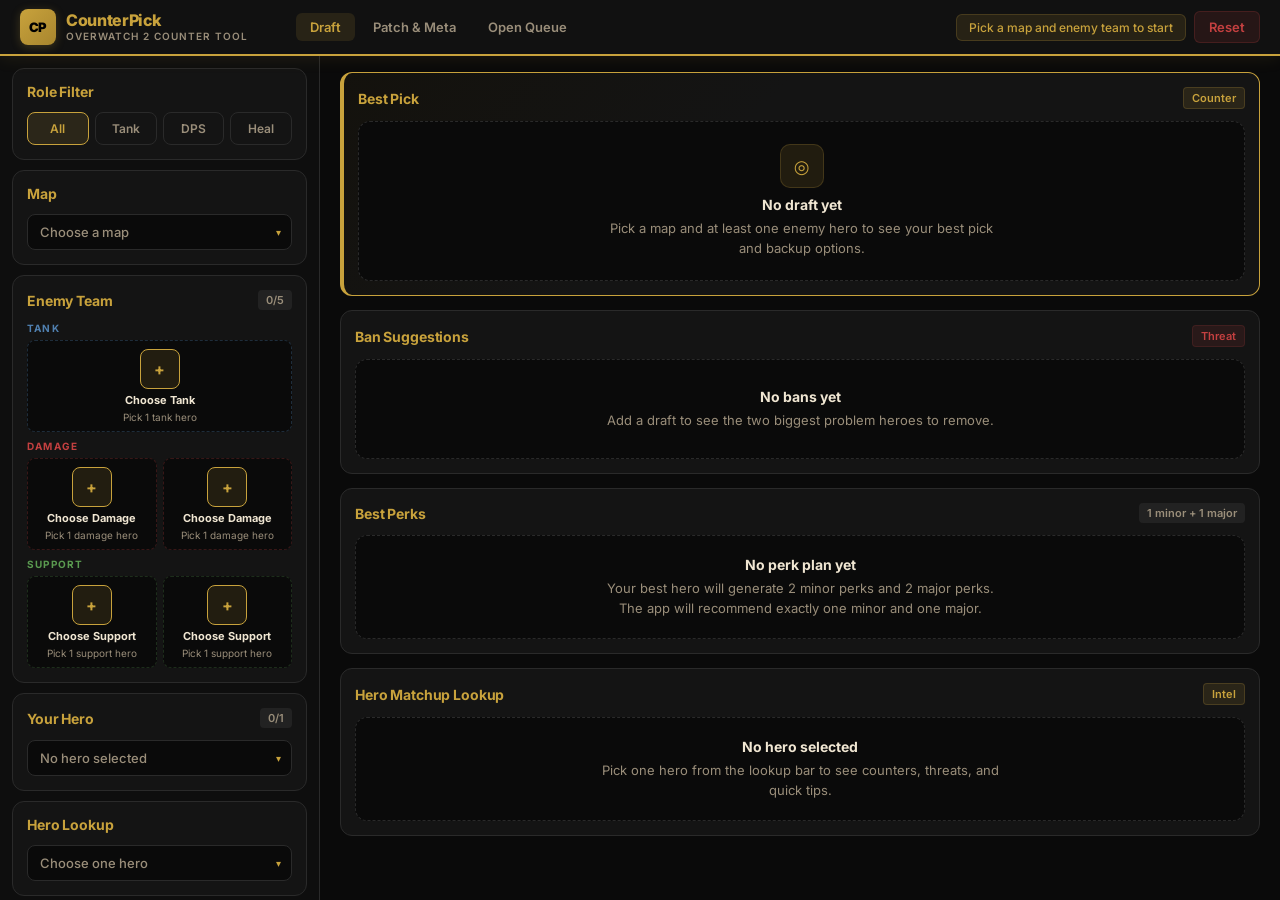
==== commit 88e3efb7: "Add files via upload" ====
--- a/index.html
+++ b/index.html
@@ -21,11 +21,9 @@
       </div>
     </div>
     <nav class="topbar-nav">
-      <a class="nav-link active" href="index.html">Flex Queue</a>
+      <a class="nav-link active" href="index.html">Draft</a>
+      <a class="nav-link" href="hero-insights.html">Patch &amp; Meta</a>
       <a class="nav-link" href="open-queue.html">Open Queue</a>
-      <a class="nav-link" href="hero-insights.html">Patch &amp; Meta</a>
-      <a class="nav-link" href="tip.html">Tip of the Day</a>
-      <a class="nav-link" href="strategy.html">Strategy</a>
     </nav>
     <div class="topbar-actions">
       <div class="status-chip" id="status-chip">Pick a map and enemy team to start</div>
@@ -175,6 +173,6 @@
   <div id="tooltip" class="tooltip hidden" role="tooltip" aria-hidden="true"></div>
 
   <script src="data.js"></script>
-  <script src="script.js?v=4"></script>
+  <script src="script.js?v=2"></script>
 </body>
 </html>
--- a/style.css
+++ b/style.css
@@ -348,7 +348,6 @@
 .modal-group{display:flex;flex-direction:column;gap:8px}
 .modal-group-title{font-size:10px;font-weight:700;letter-spacing:.14em;text-transform:uppercase;color:var(--gold)}
 .modal-grid{display:grid;grid-template-columns:repeat(auto-fill,minmax(100px,1fr));gap:8px}
-.modal-hero img[alt]{transition:var(--transition)}
 .modal-hero{
   border-radius:var(--radius-sm);border:1px solid var(--border);
   background:var(--bg);padding:10px 6px;
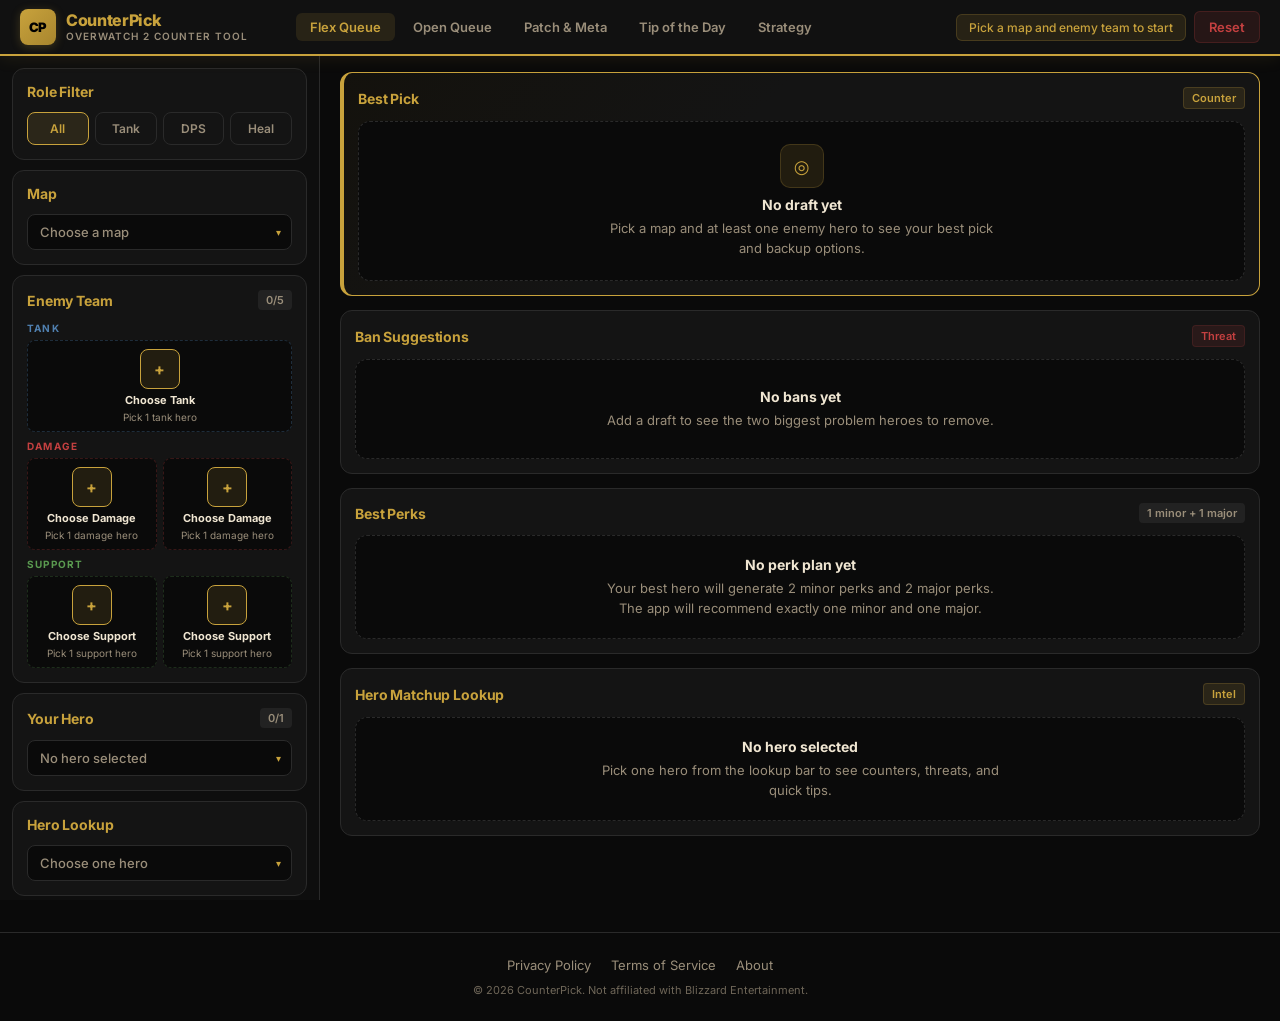
==== commit 7e3ec56e: "Add files via upload" ====
--- a/index.html
+++ b/index.html
@@ -3,10 +3,11 @@
 <head>
   <meta charset="UTF-8" />
   <meta name="viewport" content="width=device-width, initial-scale=1.0" />
+  <meta name="description" content="CounterPick — the free Overwatch 2 counter-pick tool. Pick a map and enemy team to get the best hero counters, ban suggestions, and perk recommendations for Flex Queue." />
   <title>CounterPick – Overwatch 2 Counter Tool</title>
   <link rel="preconnect" href="https://fonts.googleapis.com">
   <link href="https://fonts.googleapis.com/css2?family=Inter:wght@400;500;600;700;800;900&display=swap" rel="stylesheet">
-  <link rel="stylesheet" href="style.css?v=7" />
+  <link rel="stylesheet" href="style.css?v=8" />
 </head>
 <body>
 
@@ -21,9 +22,11 @@
       </div>
     </div>
     <nav class="topbar-nav">
-      <a class="nav-link active" href="index.html">Draft</a>
+      <a class="nav-link active" href="index.html">Flex Queue</a>
+      <a class="nav-link" href="open-queue.html">Open Queue</a>
       <a class="nav-link" href="hero-insights.html">Patch &amp; Meta</a>
-      <a class="nav-link" href="open-queue.html">Open Queue</a>
+      <a class="nav-link" href="tip.html">Tip of the Day</a>
+      <a class="nav-link" href="strategy.html">Strategy</a>
     </nav>
     <div class="topbar-actions">
       <div class="status-chip" id="status-chip">Pick a map and enemy team to start</div>
@@ -173,6 +176,21 @@
   <div id="tooltip" class="tooltip hidden" role="tooltip" aria-hidden="true"></div>
 
   <script src="data.js"></script>
-  <script src="script.js?v=2"></script>
+  <script src="script.js?v=7"></script>
+
+  <footer class="site-footer">
+    <div class="footer-inner">
+      <div class="footer-links">
+        <a href="privacy.html">Privacy Policy</a>
+        <a href="terms.html">Terms of Service</a>
+        <a href="about.html">About</a>
+      </div>
+      <p class="footer-copy">&copy; 2026 CounterPick. Not affiliated with Blizzard Entertainment.</p>
+    </div>
+  </footer>
+
+  <!-- AD SLOT: Uncomment and replace with your AdSense code after approval -->
+  <!-- <div class="ad-slot"><ins class="adsbygoogle" style="display:block" data-ad-client="ca-pub-XXXXXXXXXXXXXXXX" data-ad-slot="XXXXXXXXXX" data-ad-format="auto" data-full-width-responsive="true"></ins><script>(adsbygoogle = window.adsbygoogle || []).push({});</script></div> -->
+
 </body>
 </html>
--- a/style.css
+++ b/style.css
@@ -179,8 +179,8 @@
 }
 .hero-slot:hover{border-color:var(--gold);border-style:solid;background:var(--gold-dim)}
 .hero-slot-inner{display:flex;flex-direction:column;align-items:center;gap:4px;text-align:center}
-.hero-slot img{width:40px;height:40px;border-radius:8px;object-fit:cover;border:2px solid var(--border)}
-.hero-slot:hover img{border-color:var(--gold)}
+.hero-slot .hero-emoji{font-size:26px;width:40px;height:40px;border-radius:8px;border:2px solid var(--border)}
+.hero-slot:hover .hero-emoji{border-color:var(--gold)}
 .hero-slot-name{font-size:11px;font-weight:700}
 .hero-slot-sub{font-size:10px;color:var(--text-secondary)}
 .slot-empty-badge{
@@ -214,11 +214,11 @@
   border-radius:50%;background:radial-gradient(circle,rgba(90,154,80,.12),transparent 65%);opacity:.5;
 }
 .result-hero{display:flex;gap:14px;align-items:flex-start}
-.result-hero img,.ban-card img,.lookup-mini img{
-  width:64px;height:64px;border-radius:var(--radius);object-fit:cover;border:2px solid var(--gold);
+.result-hero .hero-emoji,.ban-card .hero-emoji,.lookup-mini .hero-emoji{
+  font-size:42px;width:64px;height:64px;
 }
 .name-stack{display:flex;flex-direction:column;align-items:center;gap:6px;min-width:76px}
-.name-stack.small img{width:50px;height:50px}
+.name-stack.small .hero-emoji{font-size:24px;width:50px;height:50px}
 .hero-name-under{font-size:12px;font-weight:700;text-align:center;line-height:1.2;color:var(--gold-bright)}
 .score-pill{
   display:inline-flex;align-items:center;padding:4px 10px;border-radius:4px;
@@ -266,7 +266,7 @@
   border-radius:var(--radius-sm);background:var(--red-dim);border:1px solid rgba(196,64,64,.15);transition:var(--transition);
 }
 .player-ban-item:hover{border-color:rgba(196,64,64,.3)}
-.player-ban-item img{width:28px;height:28px;border-radius:6px;object-fit:cover;border:1px solid var(--border)}
+.player-ban-item .hero-emoji{font-size:18px;width:28px;height:28px;border-radius:6px;border:1px solid var(--border)}
 .player-ban-item strong{font-size:12px}
 .player-ban-item .mini-tag{font-size:9px;margin:0}
 
@@ -277,7 +277,7 @@
   background:var(--purple-dim);border:1px solid rgba(128,112,160,.18);
   font-size:13px;font-weight:500;
 }
-.perk-hero-label img{width:32px;height:32px;border-radius:8px;object-fit:cover;border:2px solid rgba(128,112,160,.3)}
+.perk-hero-label .hero-emoji{font-size:22px;width:32px;height:32px;border-radius:8px;border:2px solid rgba(128,112,160,.3)}
 
 /* ── Perks ──────────────────────────────────────────────────── */
 .perk-container{grid-template-columns:repeat(auto-fit,minmax(220px,1fr))}
@@ -287,9 +287,10 @@
   background:linear-gradient(135deg,rgba(90,154,80,.06),var(--bg-card-alt) 60%);
   box-shadow:0 0 12px rgba(90,154,80,.06);
 }
-.perk-topline{display:flex;align-items:center;justify-content:space-between;gap:8px}
+.perk-topline{display:flex;align-items:center;gap:8px;flex-wrap:wrap}
 .perk-type{font-size:10px;font-weight:700;letter-spacing:.1em;text-transform:uppercase;color:var(--gold)}
-.perk-win{font-size:10px;font-weight:600;padding:2px 8px;border-radius:4px;background:var(--green-dim);color:var(--green);border:1px solid rgba(90,154,80,.15)}
+.perk-pick{font-size:10px;font-weight:600;color:var(--text-secondary)}
+.perk-win{font-size:10px;font-weight:600;padding:2px 8px;border-radius:4px;background:var(--green-dim);color:var(--green);border:1px solid rgba(90,154,80,.15);margin-left:auto}
 .perk-card p{color:var(--text-secondary);line-height:1.5;font-size:13px}
 .perk-explain{margin-top:10px;padding-top:10px;border-top:1px solid var(--border)}
 .perk-note{display:block;color:var(--text-secondary);font-size:12px;margin-top:4px}
@@ -309,6 +310,15 @@
 }
 .empty-state h3{margin:0 0 6px;color:var(--text);font-size:14px;font-weight:700}
 .empty-state p{margin:0;max-width:400px;line-height:1.5;font-size:13px}
+
+/* ── Hero Emoji ────────────────────────────────────────────── */
+.hero-emoji{
+  display:inline-flex;align-items:center;justify-content:center;
+  font-size:32px;line-height:1;width:48px;height:48px;
+}
+.hero-emoji-lg{font-size:42px;width:64px;height:64px}
+.hero-emoji-sm{font-size:24px;width:36px;height:36px}
+.hero-emoji-xs{font-size:18px;width:28px;height:28px}
 
 /* ── Tooltip ───────────────────────────────────────────────── */
 .tooltip{
@@ -348,6 +358,7 @@
 .modal-group{display:flex;flex-direction:column;gap:8px}
 .modal-group-title{font-size:10px;font-weight:700;letter-spacing:.14em;text-transform:uppercase;color:var(--gold)}
 .modal-grid{display:grid;grid-template-columns:repeat(auto-fill,minmax(100px,1fr));gap:8px}
+.modal-hero .hero-emoji[role]{transition:var(--transition)}
 .modal-hero{
   border-radius:var(--radius-sm);border:1px solid var(--border);
   background:var(--bg);padding:10px 6px;
@@ -357,8 +368,8 @@
 .modal-hero:hover{border-color:var(--gold);background:var(--gold-dim);transform:translateY(-2px);box-shadow:0 4px 12px rgba(200,162,60,.08)}
 .modal-hero.disabled{opacity:.3;filter:grayscale(1);cursor:not-allowed}
 .modal-hero.disabled:hover{transform:none;border-color:var(--border);background:var(--bg);box-shadow:none}
-.modal-hero img{width:48px;height:48px;border-radius:10px;object-fit:cover;border:2px solid var(--border)}
-.modal-hero:hover img{border-color:var(--gold)}
+.modal-hero .hero-emoji{font-size:32px;width:48px;height:48px;border-radius:10px;border:2px solid var(--border)}
+.modal-hero:hover .hero-emoji{border-color:var(--gold)}
 .modal-hero-name{text-align:center;font-size:11px;font-weight:700}
 .text-option{
   padding:10px 12px;border-radius:var(--radius-sm);border:1px solid var(--border);
@@ -380,8 +391,8 @@
   border-color:var(--gold);background:var(--gold-dim);
   box-shadow:0 0 16px var(--gold-glow);
 }
-.hero-pick-btn img{width:48px;height:48px;border-radius:10px;object-fit:cover;border:2px solid var(--border);transition:var(--transition)}
-.hero-pick-btn:hover img,.hero-pick-btn.selected img{border-color:var(--gold)}
+.hero-pick-btn .hero-emoji{font-size:32px;width:48px;height:48px;border-radius:10px;border:2px solid var(--border);transition:var(--transition)}
+.hero-pick-btn:hover .hero-emoji,.hero-pick-btn.selected .hero-emoji{border-color:var(--gold)}
 .hero-pick-name{font-size:11px;font-weight:700;text-align:center;line-height:1.2}
 .patch-info-row{display:flex;gap:6px;flex-wrap:wrap;margin-bottom:12px}
 .patch-changes{display:grid;gap:6px}
@@ -435,3 +446,27 @@
   .result-hero{flex-direction:column}
   .sidebar .card{min-width:100%}
 }
+
+/* ═══ Footer ═══ */
+.site-footer{border-top:1px solid var(--border);padding:24px 20px;margin-top:32px;text-align:center}
+.footer-inner{max-width:1200px;margin:0 auto}
+.footer-links{display:flex;justify-content:center;gap:20px;margin-bottom:10px;flex-wrap:wrap}
+.footer-links a{color:var(--text-secondary);font-size:13px;text-decoration:none;transition:color .15s}
+.footer-links a:hover{color:var(--gold-bright)}
+.footer-copy{color:var(--text-secondary);font-size:11px;opacity:.7}
+
+/* ═══ Legal Pages ═══ */
+.legal-page{padding:24px 20px;max-width:740px;margin:0 auto}
+.legal-page h2{font-size:24px;font-weight:800;color:var(--gold-bright);margin-bottom:4px}
+.legal-updated{font-size:12px;color:var(--text-secondary);margin-bottom:24px}
+.legal-section{margin-bottom:22px}
+.legal-section h3{font-size:15px;font-weight:700;color:var(--text);margin-bottom:6px}
+.legal-section p{font-size:13px;line-height:1.7;color:var(--text-secondary);margin-bottom:8px}
+.legal-section ul{padding-left:20px;margin-bottom:8px}
+.legal-section li{font-size:13px;line-height:1.7;color:var(--text-secondary);margin-bottom:4px}
+.legal-section a{color:var(--gold);text-decoration:underline}
+.legal-section a:hover{color:var(--gold-bright)}
+
+/* ═══ Ad Slots ═══ */
+.ad-slot{text-align:center;padding:8px 0;min-height:90px;display:flex;align-items:center;justify-content:center}
+.ad-slot-label{font-size:10px;color:var(--text-secondary);opacity:.4;text-transform:uppercase;letter-spacing:1px}
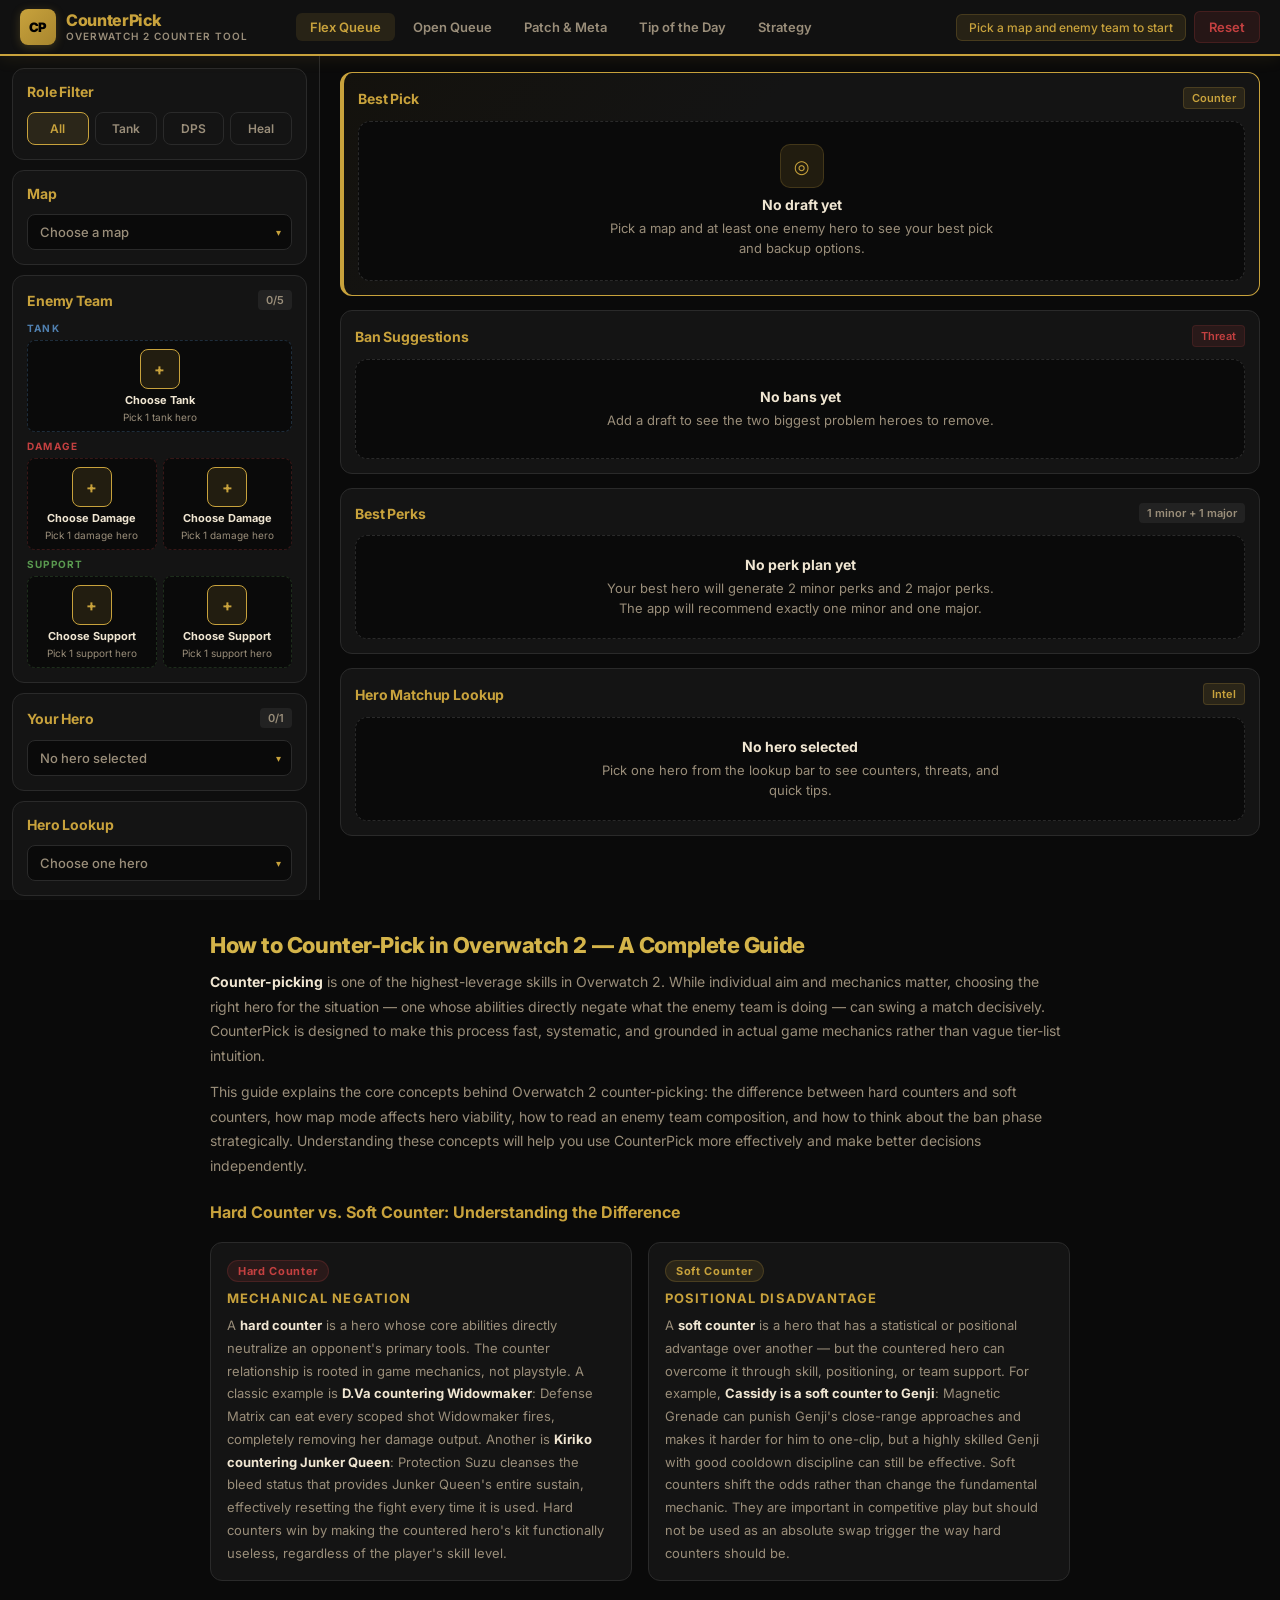
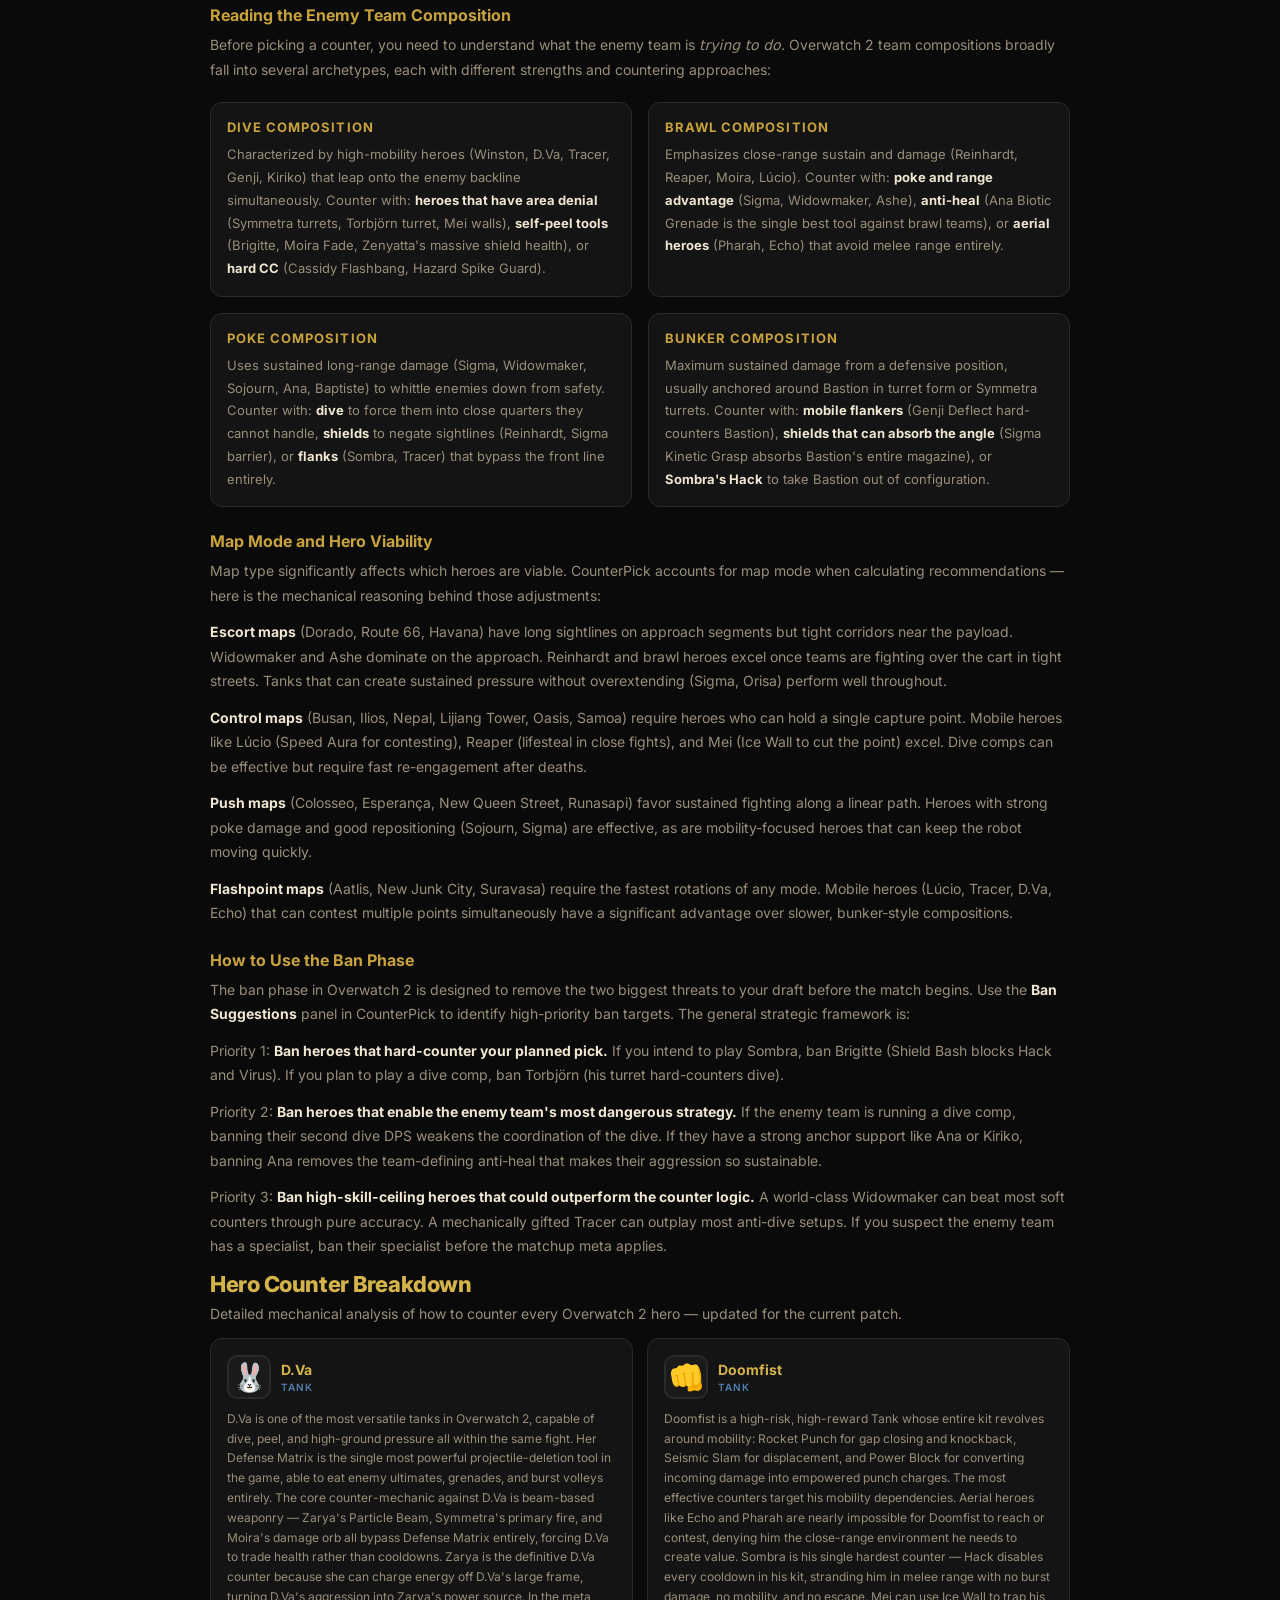
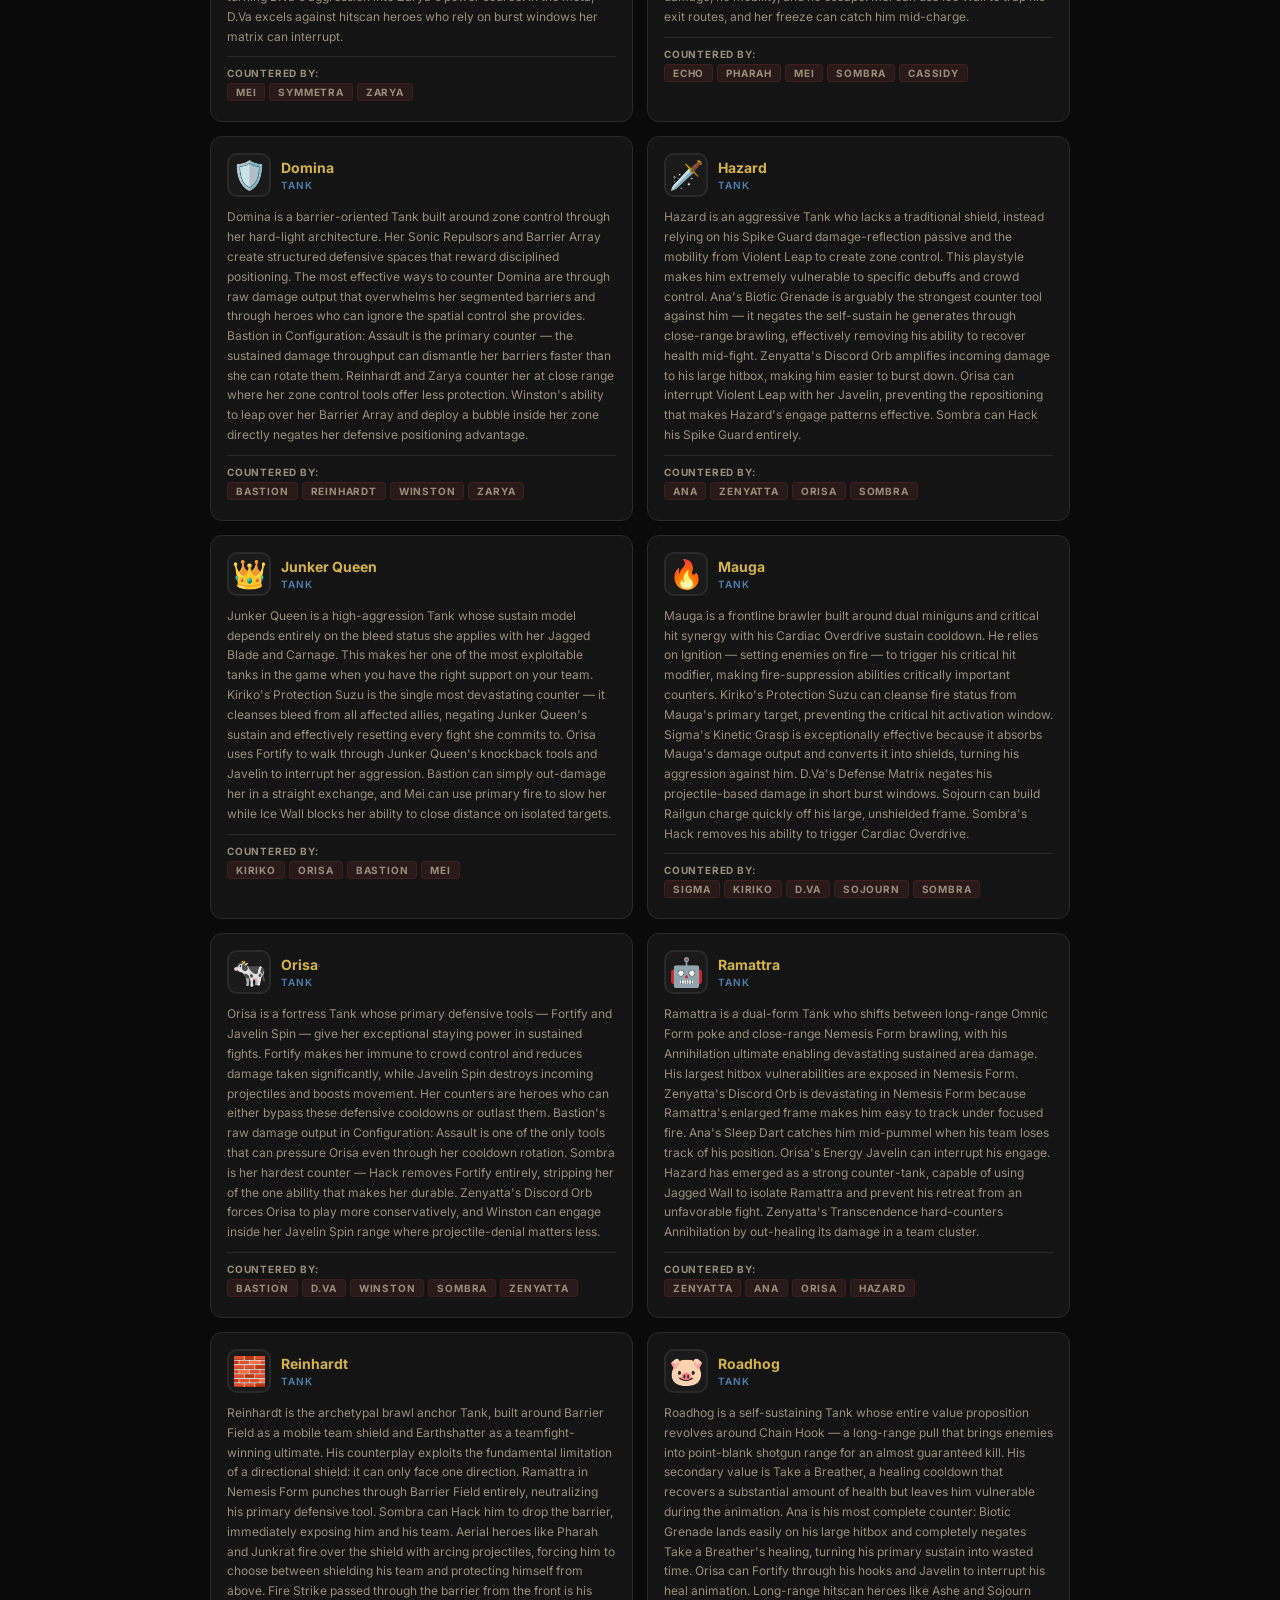
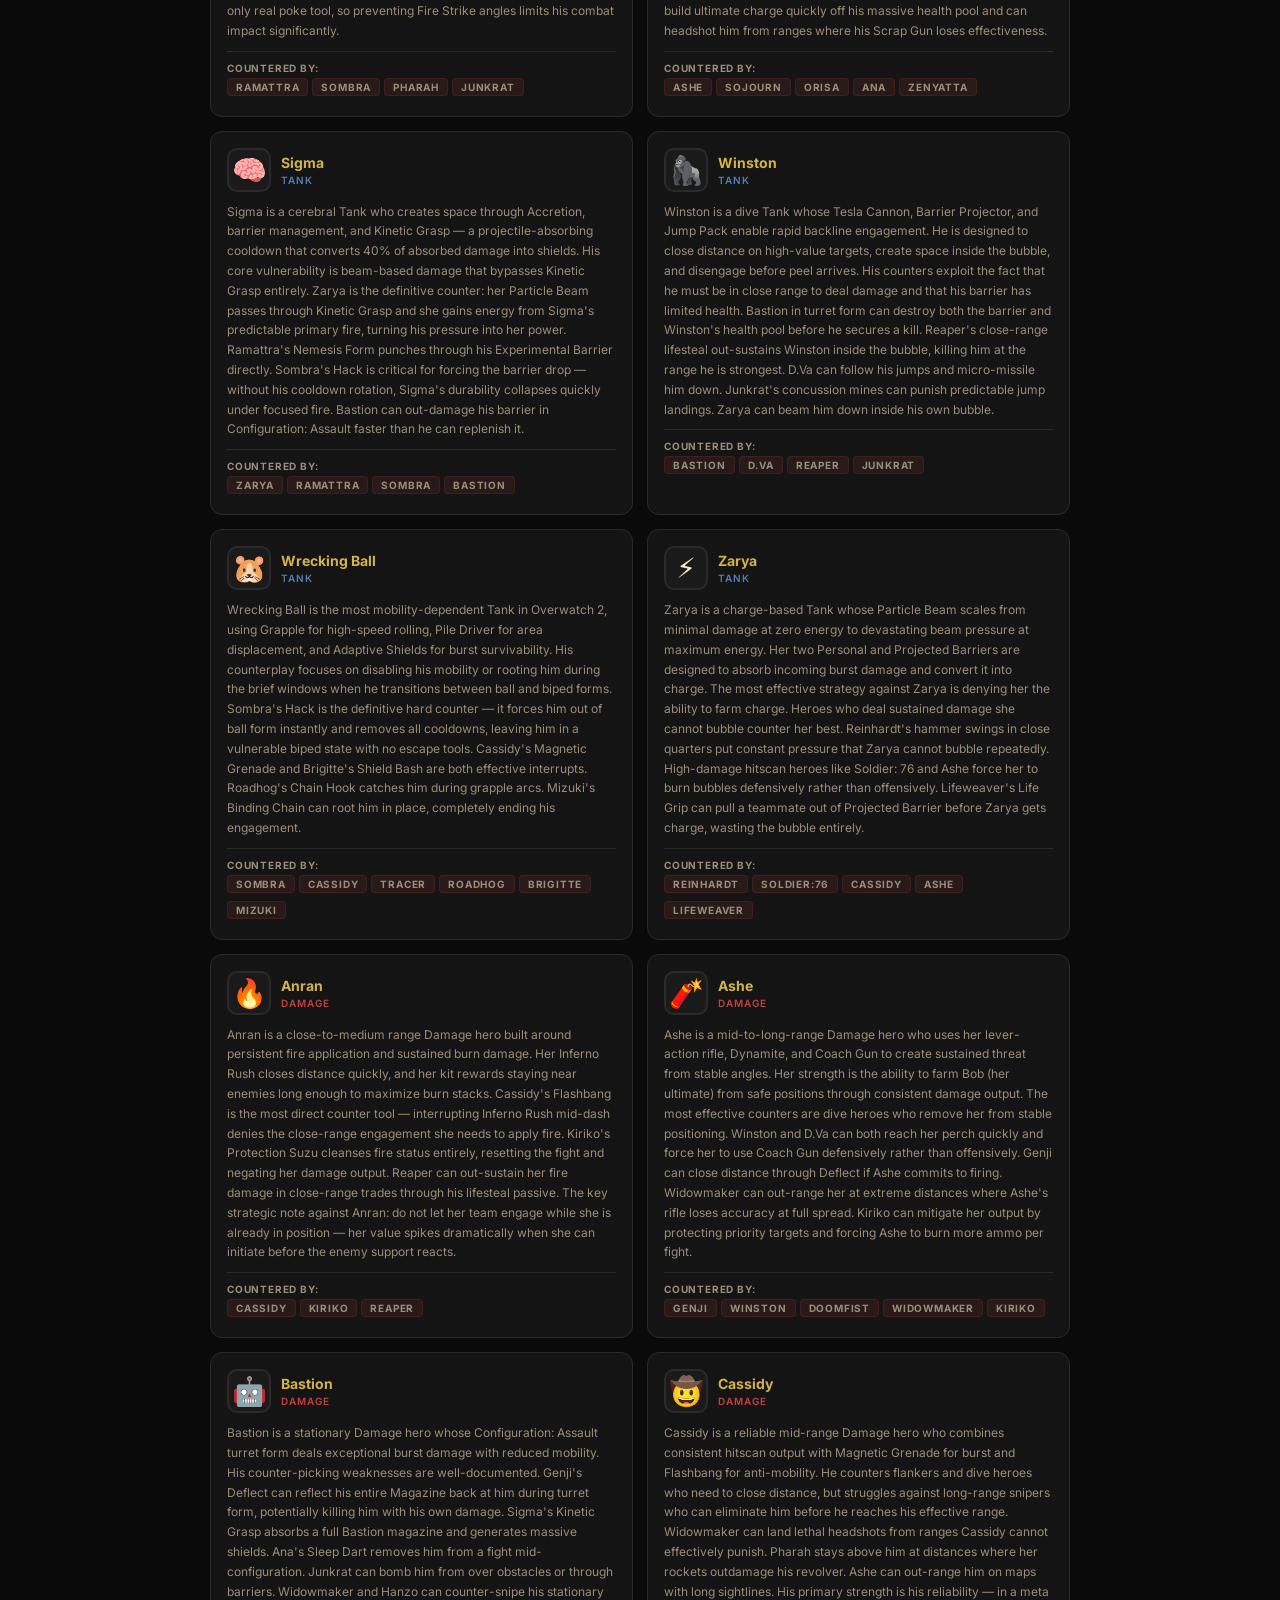
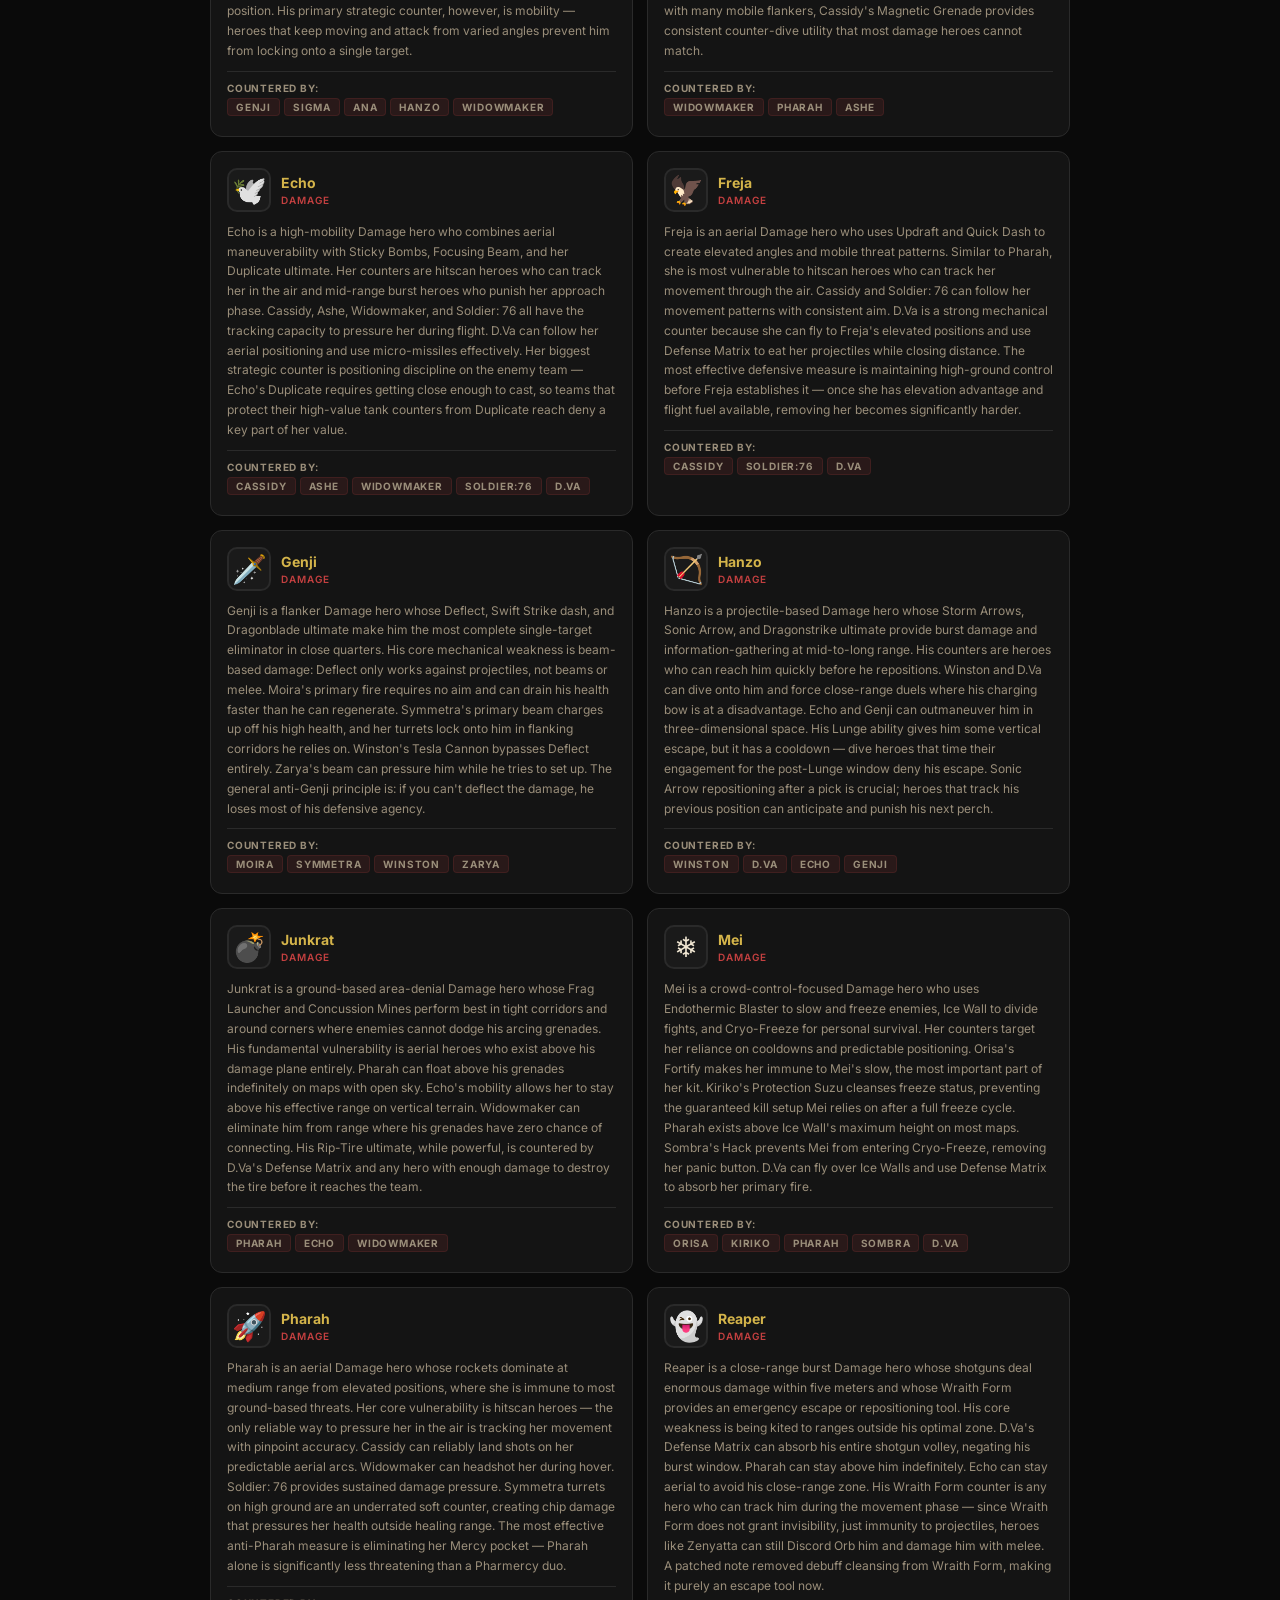
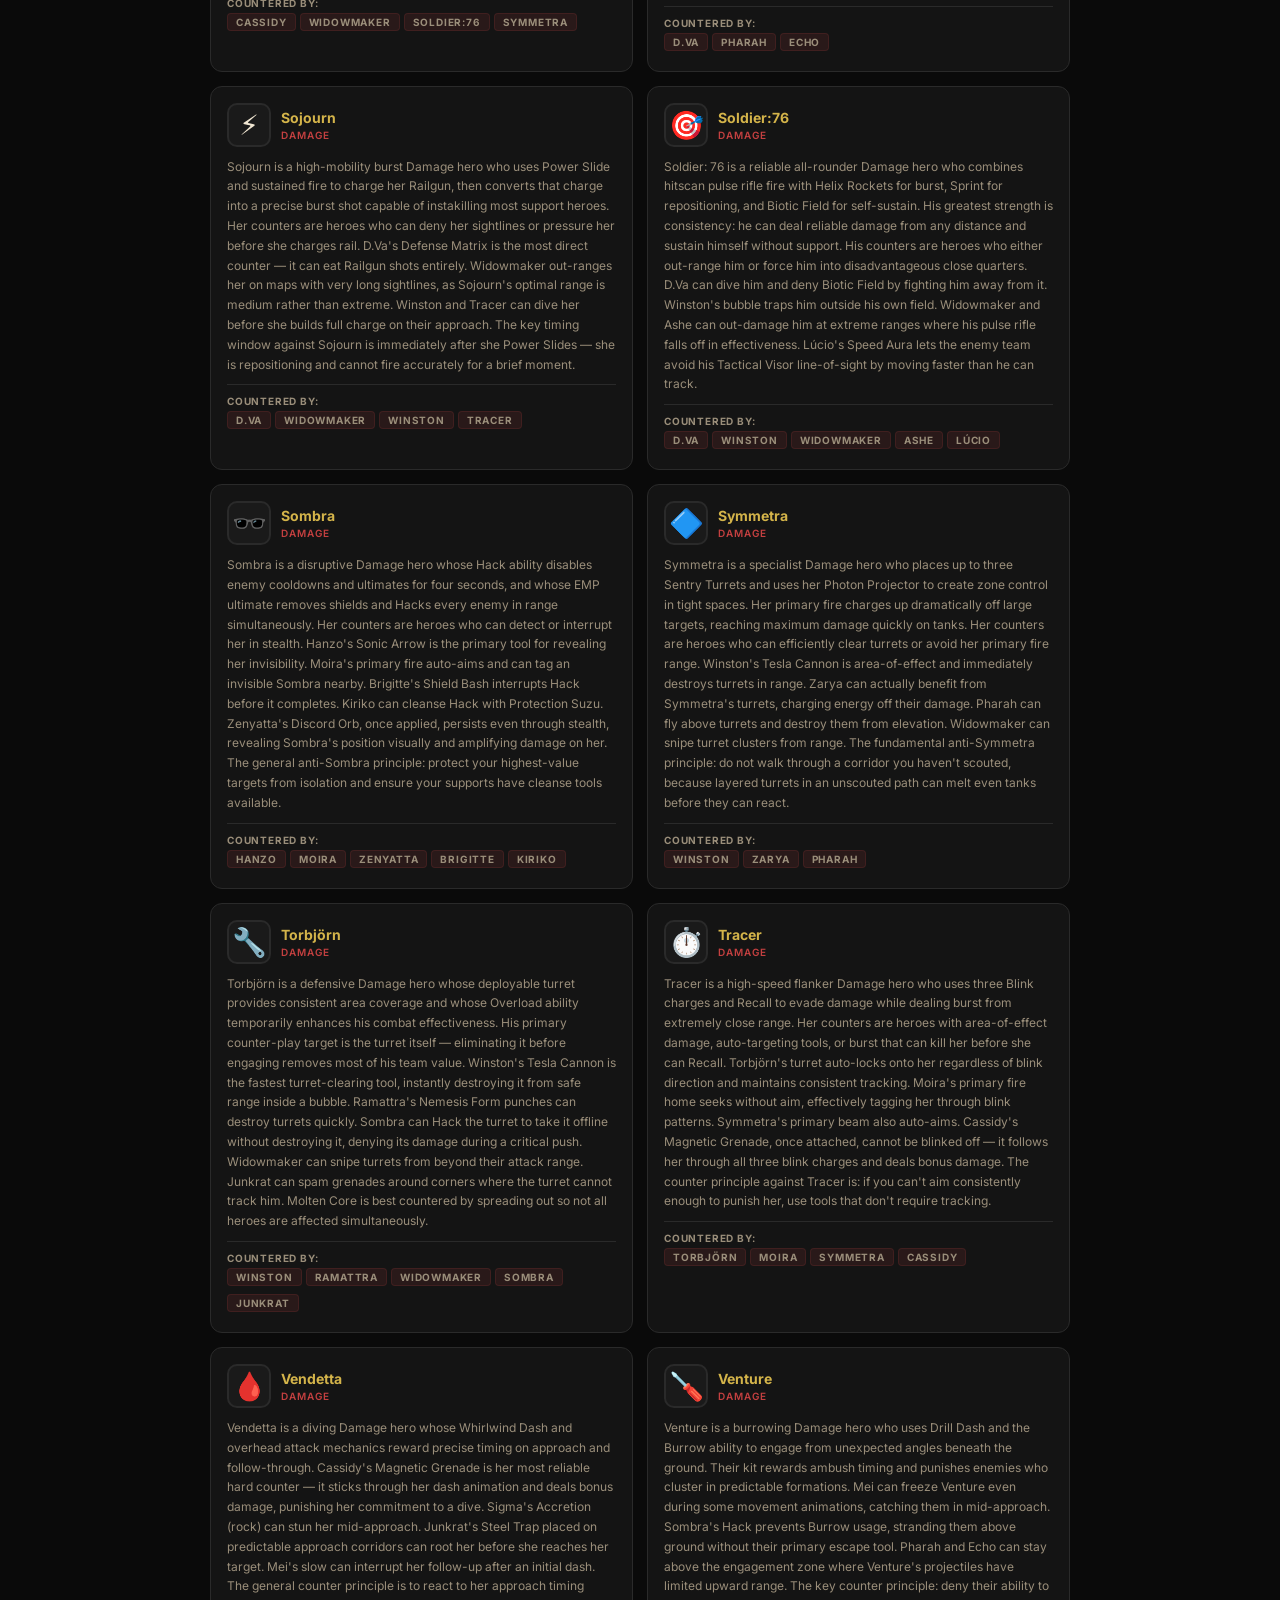
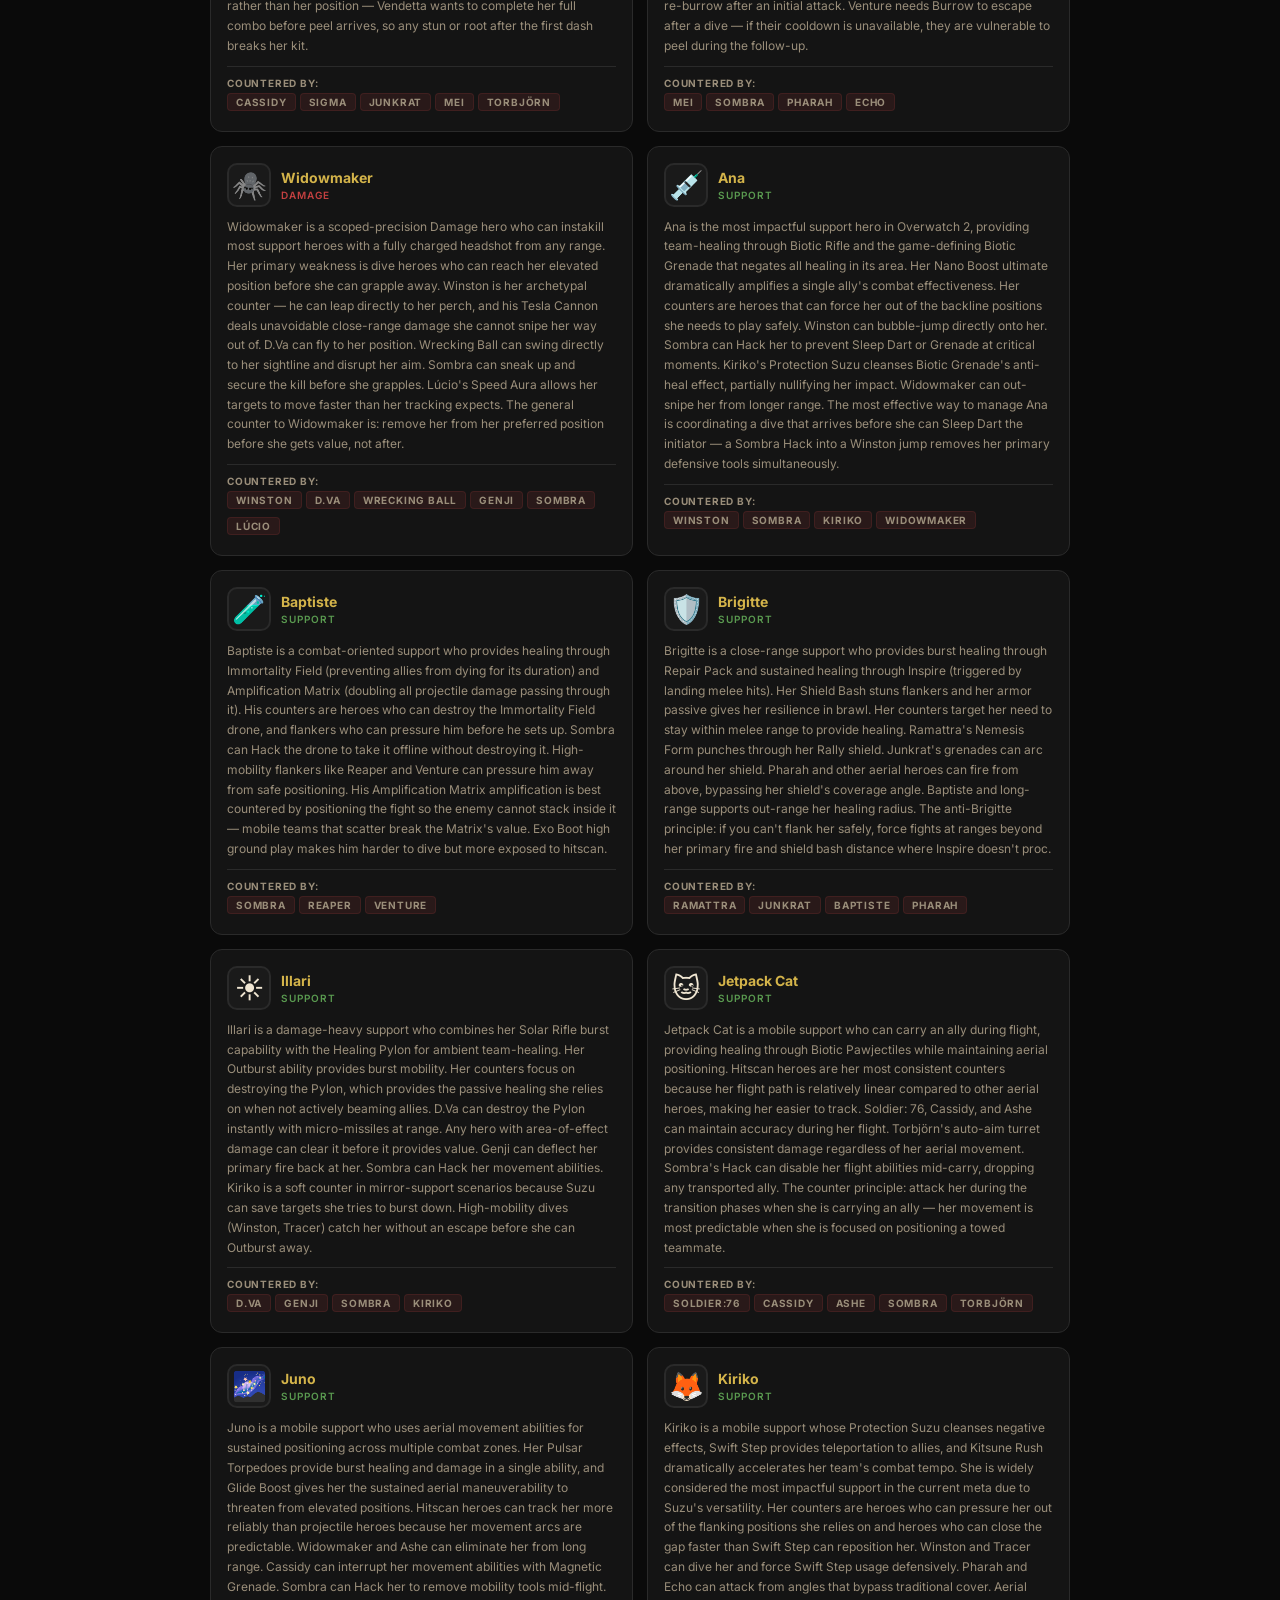
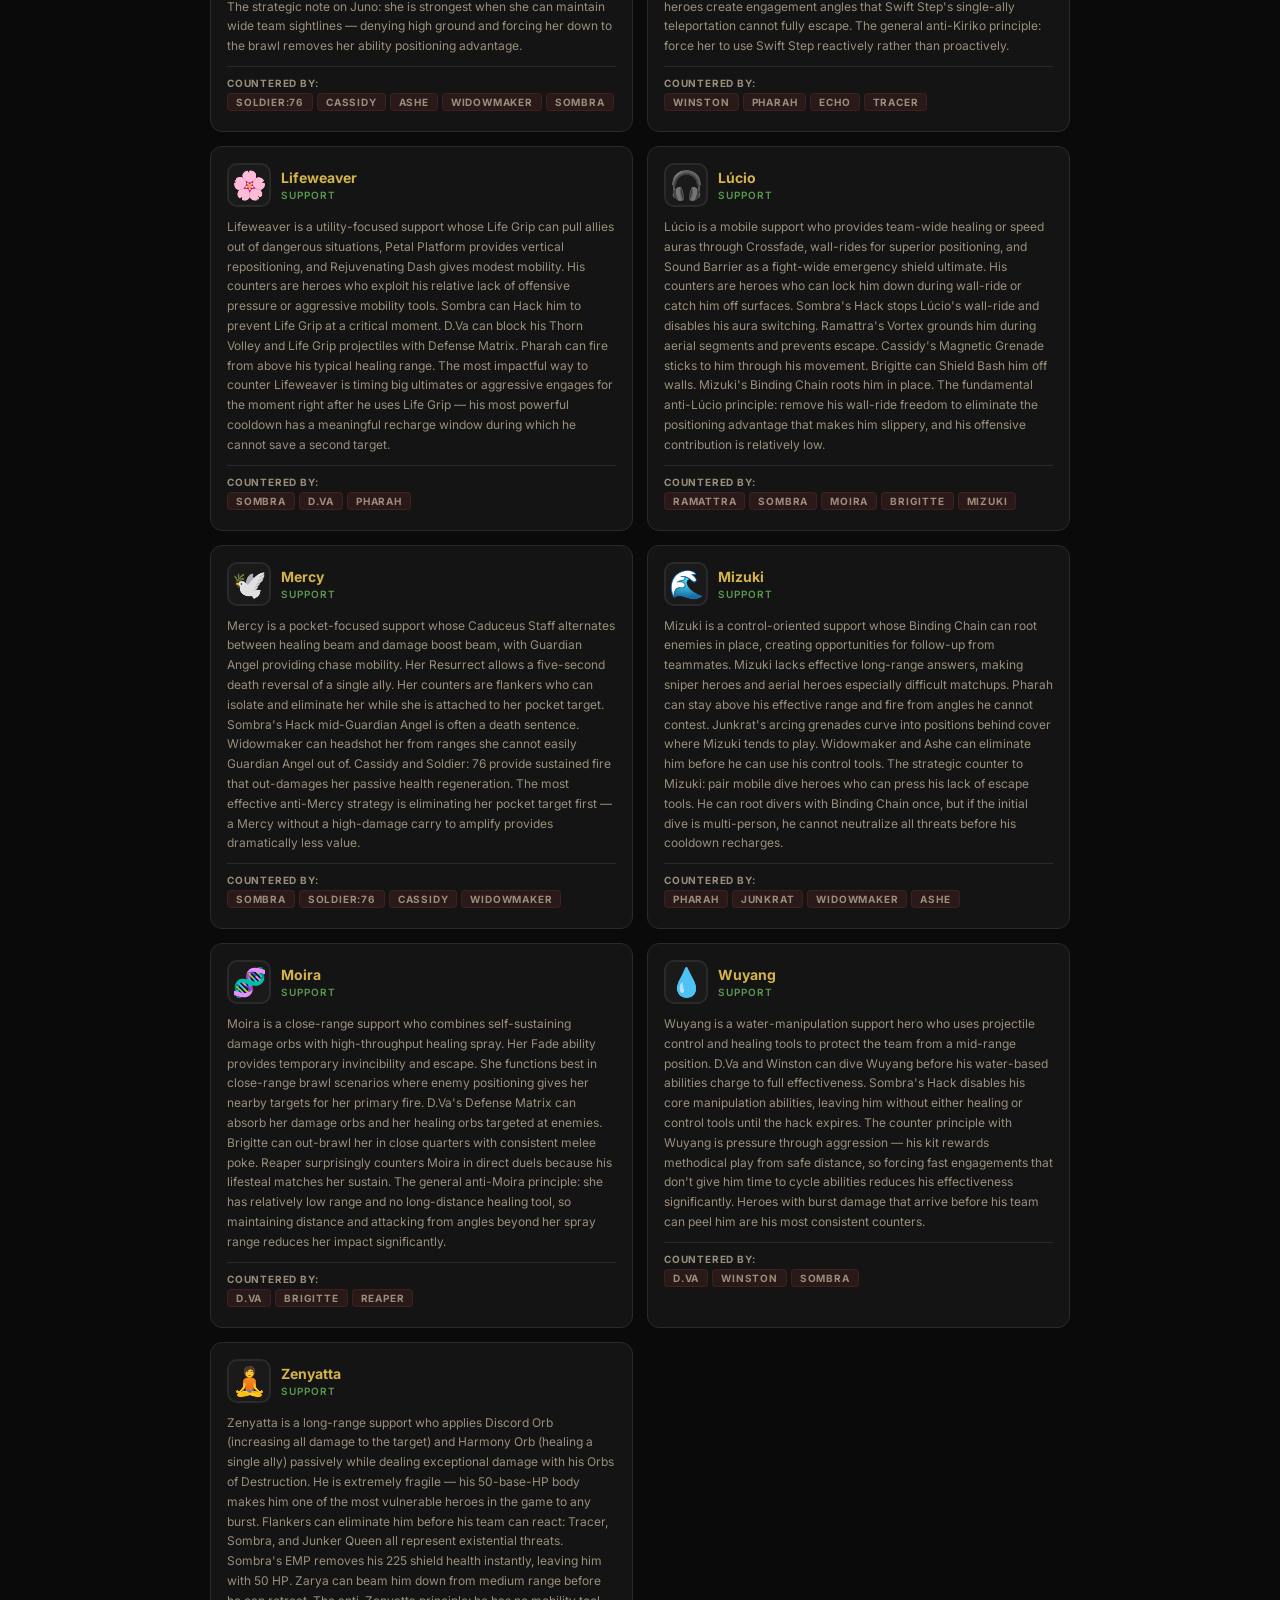
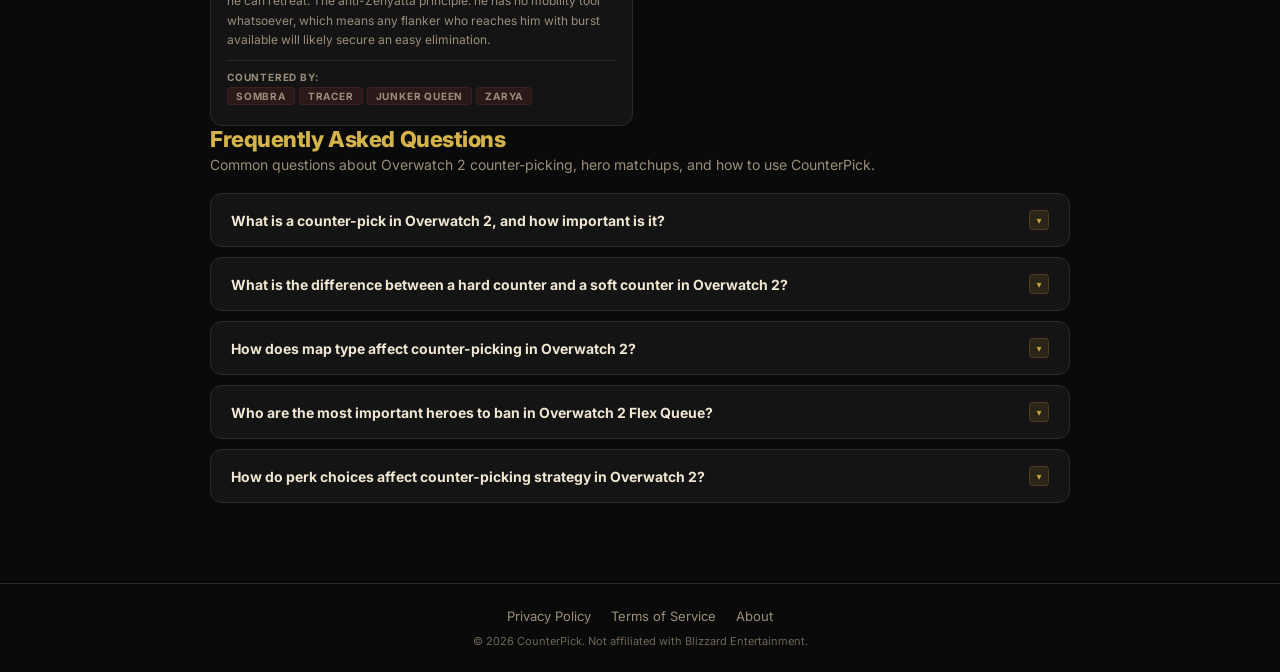
==== commit 2001f558: "Update print statement from 'Hello' to 'Goodbye'" ====
--- a/index.html
+++ b/index.html
@@ -1,6 +1,9 @@
 <!DOCTYPE html>
 <html lang="en">
 <head>
+  <script async src="https://pagead2.googlesyndication.com/pagead/js/adsbygoogle.js?client=ca-pub-6708116399283518"
+     crossorigin="anonymous"></script>
+  <link rel="icon" href="/image.png" type="image/png">
   <meta charset="UTF-8" />
   <meta name="viewport" content="width=device-width, initial-scale=1.0" />
   <meta name="description" content="CounterPick — the free Overwatch 2 counter-pick tool. Pick a map and enemy team to get the best hero counters, ban suggestions, and perk recommendations for Flex Queue." />
@@ -8,6 +11,205 @@
   <link rel="preconnect" href="https://fonts.googleapis.com">
   <link href="https://fonts.googleapis.com/css2?family=Inter:wght@400;500;600;700;800;900&display=swap" rel="stylesheet">
   <link rel="stylesheet" href="style.css?v=8" />
+  <style>
+    /* ═══ SEO Content Section ═══ */
+    .seo-content {
+      max-width: 900px;
+      margin: 32px auto 0;
+      padding: 0 20px;
+    }
+    .seo-content h2 {
+      font-size: 22px;
+      font-weight: 800;
+      color: var(--gold-bright);
+      margin-bottom: 12px;
+      letter-spacing: -.02em;
+    }
+    .seo-content h3 {
+      font-size: 16px;
+      font-weight: 700;
+      color: var(--gold);
+      margin: 24px 0 8px;
+    }
+    .seo-content p {
+      font-size: 14px;
+      line-height: 1.75;
+      color: var(--text-secondary);
+      margin-bottom: 12px;
+    }
+    .seo-content strong {
+      color: var(--text);
+    }
+    .seo-grid {
+      display: grid;
+      grid-template-columns: 1fr 1fr;
+      gap: 16px;
+      margin: 20px 0;
+    }
+    .seo-card {
+      background: var(--bg-card);
+      border: 1px solid var(--border);
+      border-radius: var(--radius);
+      padding: 16px;
+    }
+    .seo-card h4 {
+      font-size: 13px;
+      font-weight: 700;
+      color: var(--gold);
+      margin-bottom: 8px;
+      text-transform: uppercase;
+      letter-spacing: .08em;
+    }
+    .seo-card p {
+      font-size: 13px;
+      margin: 0;
+    }
+    .counter-type-badge {
+      display: inline-block;
+      padding: 3px 10px;
+      border-radius: 20px;
+      font-size: 11px;
+      font-weight: 700;
+      letter-spacing: .06em;
+      margin-bottom: 8px;
+    }
+    .hard-badge { background: var(--red-dim); color: var(--red); border: 1px solid rgba(196,64,64,.2); }
+    .soft-badge { background: var(--gold-dim); color: var(--gold); border: 1px solid rgba(200,162,60,.2); }
+
+    /* ═══ Hero Descriptions Section ═══ */
+    .hero-desc-section {
+      max-width: 900px;
+      margin: 0 auto;
+      padding: 0 20px;
+    }
+    .hero-desc-grid {
+      display: grid;
+      grid-template-columns: repeat(auto-fill, minmax(280px, 1fr));
+      gap: 14px;
+      margin-top: 16px;
+    }
+    .hero-desc-card {
+      background: var(--bg-card);
+      border: 1px solid var(--border);
+      border-radius: var(--radius);
+      padding: 16px;
+      transition: var(--transition);
+    }
+    .hero-desc-card:hover { border-color: var(--gold); }
+    .hero-desc-header {
+      display: flex;
+      align-items: center;
+      gap: 10px;
+      margin-bottom: 10px;
+    }
+    .hero-desc-emoji {
+      font-size: 28px;
+      width: 44px;
+      height: 44px;
+      display: inline-flex;
+      align-items: center;
+      justify-content: center;
+      border-radius: 10px;
+      border: 2px solid var(--border);
+      background: var(--bg-card-alt);
+    }
+    .hero-desc-meta { display: flex; flex-direction: column; gap: 3px; }
+    .hero-desc-name { font-size: 14px; font-weight: 700; color: var(--gold-bright); }
+    .hero-desc-role { font-size: 10px; font-weight: 600; letter-spacing: .1em; text-transform: uppercase; color: var(--text-secondary); }
+    .hero-desc-body { font-size: 12px; line-height: 1.65; color: var(--text-secondary); }
+    .hero-desc-counters { margin-top: 10px; padding-top: 10px; border-top: 1px solid var(--border); }
+    .hero-desc-counters span { font-size: 10px; font-weight: 700; text-transform: uppercase; letter-spacing: .08em; color: var(--text-secondary); display: block; margin-bottom: 4px; }
+    .counter-tags { display: flex; flex-wrap: wrap; gap: 4px; }
+    .counter-tag {
+      font-size: 10px;
+      font-weight: 600;
+      padding: 2px 8px;
+      border-radius: 4px;
+      background: var(--red-dim);
+      color: var(--red);
+      border: 1px solid rgba(196,64,64,.15);
+    }
+
+    /* ═══ FAQ Section ═══ */
+    .faq-section {
+      max-width: 900px;
+      margin: 0 auto;
+      padding: 0 20px 48px;
+    }
+    .faq-section h2 {
+      font-size: 22px;
+      font-weight: 800;
+      color: var(--gold-bright);
+      margin-bottom: 4px;
+      letter-spacing: -.02em;
+    }
+    .faq-section .faq-subtitle {
+      font-size: 14px;
+      color: var(--text-secondary);
+      margin-bottom: 20px;
+    }
+    .faq-list { display: grid; gap: 10px; }
+    .faq-item {
+      background: var(--bg-card);
+      border: 1px solid var(--border);
+      border-radius: var(--radius);
+      overflow: hidden;
+      transition: var(--transition);
+    }
+    .faq-item:hover { border-color: var(--gold); }
+    .faq-question {
+      width: 100%;
+      text-align: left;
+      padding: 16px 20px;
+      font-size: 14px;
+      font-weight: 700;
+      color: var(--text);
+      background: none;
+      border: none;
+      cursor: pointer;
+      display: flex;
+      justify-content: space-between;
+      align-items: center;
+      gap: 12px;
+      transition: var(--transition);
+    }
+    .faq-question:hover { color: var(--gold); }
+    .faq-question[aria-expanded="true"] { color: var(--gold); }
+    .faq-chevron {
+      flex-shrink: 0;
+      width: 20px;
+      height: 20px;
+      border-radius: 4px;
+      background: var(--gold-dim);
+      border: 1px solid rgba(200,162,60,.2);
+      display: grid;
+      place-items: center;
+      font-size: 10px;
+      color: var(--gold);
+      transition: transform var(--transition);
+    }
+    .faq-question[aria-expanded="true"] .faq-chevron { transform: rotate(180deg); }
+    .faq-answer {
+      max-height: 0;
+      overflow: hidden;
+      transition: max-height 0.3s ease;
+    }
+    .faq-answer.open { max-height: 600px; }
+    .faq-answer-inner {
+      padding: 0 20px 16px;
+      font-size: 13px;
+      line-height: 1.7;
+      color: var(--text-secondary);
+      border-top: 1px solid var(--border);
+      padding-top: 14px;
+    }
+    .faq-answer-inner strong { color: var(--text); }
+
+    @media(max-width:620px) {
+      .seo-grid { grid-template-columns: 1fr; }
+      .hero-desc-grid { grid-template-columns: 1fr; }
+    }
+  </style>
 </head>
 <body>
 
@@ -65,20 +267,20 @@
         <div class="slot-groups">
           <div class="slot-group">
             <div class="slot-role-title tank-label">Tank</div>
-            <button class="hero-slot tank-slot" data-slot="tank" data-role="Tank" type="button"></button>
+            <button class="hero-slot tank-slot" data-slot="tank" data-role="Tank" type="button" aria-label="Select enemy tank hero"></button>
           </div>
           <div class="slot-group">
             <div class="slot-role-title dps-label">Damage</div>
             <div class="slot-row">
-              <button class="hero-slot damage-slot" data-slot="damage1" data-role="Damage" type="button"></button>
-              <button class="hero-slot damage-slot" data-slot="damage2" data-role="Damage" type="button"></button>
+              <button class="hero-slot damage-slot" data-slot="damage1" data-role="Damage" type="button" aria-label="Select first enemy damage hero"></button>
+              <button class="hero-slot damage-slot" data-slot="damage2" data-role="Damage" type="button" aria-label="Select second enemy damage hero"></button>
             </div>
           </div>
           <div class="slot-group">
             <div class="slot-role-title heal-label">Support</div>
             <div class="slot-row">
-              <button class="hero-slot support-slot" data-slot="support1" data-role="Support" type="button"></button>
-              <button class="hero-slot support-slot" data-slot="support2" data-role="Support" type="button"></button>
+              <button class="hero-slot support-slot" data-slot="support1" data-role="Support" type="button" aria-label="Select first enemy support hero"></button>
+              <button class="hero-slot support-slot" data-slot="support2" data-role="Support" type="button" aria-label="Select second enemy support hero"></button>
             </div>
           </div>
         </div>
@@ -161,12 +363,210 @@
     </div>
   </main>
 
+  <!-- ═══════════════════════════════════════════════════════
+       SEO CONTENT LAYER — Strategic Overwatch 2 Guide
+       Visible to Google crawler, adds keyword density and E-E-A-T signals
+       ═══════════════════════════════════════════════════════ -->
+
+  <section class="seo-content" aria-label="Overwatch 2 counter-pick strategy guide">
+    <h2>How to Counter-Pick in Overwatch 2 — A Complete Guide</h2>
+
+    <p>
+      <strong>Counter-picking</strong> is one of the highest-leverage skills in Overwatch 2. While individual aim and mechanics matter, choosing the right hero for the situation — one whose abilities directly negate what the enemy team is doing — can swing a match decisively. CounterPick is designed to make this process fast, systematic, and grounded in actual game mechanics rather than vague tier-list intuition.
+    </p>
+
+    <p>
+      This guide explains the core concepts behind Overwatch 2 counter-picking: the difference between hard counters and soft counters, how map mode affects hero viability, how to read an enemy team composition, and how to think about the ban phase strategically. Understanding these concepts will help you use CounterPick more effectively and make better decisions independently.
+    </p>
+
+    <h3>Hard Counter vs. Soft Counter: Understanding the Difference</h3>
+
+    <div class="seo-grid">
+      <div class="seo-card">
+        <div class="counter-type-badge hard-badge">Hard Counter</div>
+        <h4>Mechanical Negation</h4>
+        <p>A <strong>hard counter</strong> is a hero whose core abilities directly neutralize an opponent's primary tools. The counter relationship is rooted in game mechanics, not playstyle. A classic example is <strong>D.Va countering Widowmaker</strong>: Defense Matrix can eat every scoped shot Widowmaker fires, completely removing her damage output. Another is <strong>Kiriko countering Junker Queen</strong>: Protection Suzu cleanses the bleed status that provides Junker Queen's entire sustain, effectively resetting the fight every time it is used. Hard counters win by making the countered hero's kit functionally useless, regardless of the player's skill level.</p>
+      </div>
+      <div class="seo-card">
+        <div class="counter-type-badge soft-badge">Soft Counter</div>
+        <h4>Positional Disadvantage</h4>
+        <p>A <strong>soft counter</strong> is a hero that has a statistical or positional advantage over another — but the countered hero can overcome it through skill, positioning, or team support. For example, <strong>Cassidy is a soft counter to Genji</strong>: Magnetic Grenade can punish Genji's close-range approaches and makes it harder for him to one-clip, but a highly skilled Genji with good cooldown discipline can still be effective. Soft counters shift the odds rather than change the fundamental mechanic. They are important in competitive play but should not be used as an absolute swap trigger the way hard counters should be.</p>
+      </div>
+    </div>
+
+    <h3>Reading the Enemy Team Composition</h3>
+
+    <p>
+      Before picking a counter, you need to understand what the enemy team is <em>trying to do</em>. Overwatch 2 team compositions broadly fall into several archetypes, each with different strengths and countering approaches:
+    </p>
+
+    <div class="seo-grid">
+      <div class="seo-card">
+        <h4>Dive Composition</h4>
+        <p>Characterized by high-mobility heroes (Winston, D.Va, Tracer, Genji, Kiriko) that leap onto the enemy backline simultaneously. Counter with: <strong>heroes that have area denial</strong> (Symmetra turrets, Torbjörn turret, Mei walls), <strong>self-peel tools</strong> (Brigitte, Moira Fade, Zenyatta's massive shield health), or <strong>hard CC</strong> (Cassidy Flashbang, Hazard Spike Guard).</p>
+      </div>
+      <div class="seo-card">
+        <h4>Brawl Composition</h4>
+        <p>Emphasizes close-range sustain and damage (Reinhardt, Reaper, Moira, Lúcio). Counter with: <strong>poke and range advantage</strong> (Sigma, Widowmaker, Ashe), <strong>anti-heal</strong> (Ana Biotic Grenade is the single best tool against brawl teams), or <strong>aerial heroes</strong> (Pharah, Echo) that avoid melee range entirely.</p>
+      </div>
+      <div class="seo-card">
+        <h4>Poke Composition</h4>
+        <p>Uses sustained long-range damage (Sigma, Widowmaker, Sojourn, Ana, Baptiste) to whittle enemies down from safety. Counter with: <strong>dive</strong> to force them into close quarters they cannot handle, <strong>shields</strong> to negate sightlines (Reinhardt, Sigma barrier), or <strong>flanks</strong> (Sombra, Tracer) that bypass the front line entirely.</p>
+      </div>
+      <div class="seo-card">
+        <h4>Bunker Composition</h4>
+        <p>Maximum sustained damage from a defensive position, usually anchored around Bastion in turret form or Symmetra turrets. Counter with: <strong>mobile flankers</strong> (Genji Deflect hard-counters Bastion), <strong>shields that can absorb the angle</strong> (Sigma Kinetic Grasp absorbs Bastion's entire magazine), or <strong>Sombra's Hack</strong> to take Bastion out of configuration.</p>
+      </div>
+    </div>
+
+    <h3>Map Mode and Hero Viability</h3>
+
+    <p>
+      Map type significantly affects which heroes are viable. CounterPick accounts for map mode when calculating recommendations — here is the mechanical reasoning behind those adjustments:
+    </p>
+
+    <p>
+      <strong>Escort maps</strong> (Dorado, Route 66, Havana) have long sightlines on approach segments but tight corridors near the payload. Widowmaker and Ashe dominate on the approach. Reinhardt and brawl heroes excel once teams are fighting over the cart in tight streets. Tanks that can create sustained pressure without overextending (Sigma, Orisa) perform well throughout.
+    </p>
+
+    <p>
+      <strong>Control maps</strong> (Busan, Ilios, Nepal, Lijiang Tower, Oasis, Samoa) require heroes who can hold a single capture point. Mobile heroes like Lúcio (Speed Aura for contesting), Reaper (lifesteal in close fights), and Mei (Ice Wall to cut the point) excel. Dive comps can be effective but require fast re-engagement after deaths.
+    </p>
+
+    <p>
+      <strong>Push maps</strong> (Colosseo, Esperança, New Queen Street, Runasapi) favor sustained fighting along a linear path. Heroes with strong poke damage and good repositioning (Sojourn, Sigma) are effective, as are mobility-focused heroes that can keep the robot moving quickly.
+    </p>
+
+    <p>
+      <strong>Flashpoint maps</strong> (Aatlis, New Junk City, Suravasa) require the fastest rotations of any mode. Mobile heroes (Lúcio, Tracer, D.Va, Echo) that can contest multiple points simultaneously have a significant advantage over slower, bunker-style compositions.
+    </p>
+
+    <h3>How to Use the Ban Phase</h3>
+
+    <p>
+      The ban phase in Overwatch 2 is designed to remove the two biggest threats to your draft before the match begins. Use the <strong>Ban Suggestions</strong> panel in CounterPick to identify high-priority ban targets. The general strategic framework is:
+    </p>
+
+    <p>
+      Priority 1: <strong>Ban heroes that hard-counter your planned pick.</strong> If you intend to play Sombra, ban Brigitte (Shield Bash blocks Hack and Virus). If you plan to play a dive comp, ban Torbjörn (his turret hard-counters dive).
+    </p>
+
+    <p>
+      Priority 2: <strong>Ban heroes that enable the enemy team's most dangerous strategy.</strong> If the enemy team is running a dive comp, banning their second dive DPS weakens the coordination of the dive. If they have a strong anchor support like Ana or Kiriko, banning Ana removes the team-defining anti-heal that makes their aggression so sustainable.
+    </p>
+
+    <p>
+      Priority 3: <strong>Ban high-skill-ceiling heroes that could outperform the counter logic.</strong> A world-class Widowmaker can beat most soft counters through pure accuracy. A mechanically gifted Tracer can outplay most anti-dive setups. If you suspect the enemy team has a specialist, ban their specialist before the matchup meta applies.
+    </p>
+  </section>
+
+  <!-- ═══════════════════════════════════════════════════════
+       HERO DESCRIPTIONS — SEO & Education
+       ═══════════════════════════════════════════════════════ -->
+
+  <section class="hero-desc-section" aria-label="Overwatch 2 hero counter descriptions">
+    <h2 style="font-size:22px;font-weight:800;color:var(--gold-bright);margin-bottom:4px;letter-spacing:-.02em;padding:0 0 4px">Hero Counter Breakdown</h2>
+    <p style="font-size:14px;color:var(--text-secondary);margin-bottom:16px">Detailed mechanical analysis of how to counter every Overwatch 2 hero — updated for the current patch.</p>
+
+    <div class="hero-desc-grid" id="hero-desc-grid">
+      <!-- Populated by script below -->
+    </div>
+  </section>
+
+  <!-- ═══════════════════════════════════════════════════════
+       FAQ SECTION
+       ═══════════════════════════════════════════════════════ -->
+
+  <section class="faq-section" aria-label="Frequently asked questions about Overwatch 2 counter-picking">
+    <h2>Frequently Asked Questions</h2>
+    <p class="faq-subtitle">Common questions about Overwatch 2 counter-picking, hero matchups, and how to use CounterPick.</p>
+
+    <div class="faq-list" role="list">
+
+      <div class="faq-item" role="listitem">
+        <button class="faq-question" aria-expanded="false" aria-controls="faq-1">
+          What is a counter-pick in Overwatch 2, and how important is it?
+          <span class="faq-chevron" aria-hidden="true">▾</span>
+        </button>
+        <div class="faq-answer" id="faq-1" role="region">
+          <div class="faq-answer-inner">
+            <p>A <strong>counter-pick</strong> in Overwatch 2 is the act of selecting a hero whose abilities specifically negate or punish the hero being played by an opponent. Counter-picking is one of the most impactful strategic decisions you can make in a match — arguably more impactful than raw mechanical skill at lower and mid-ranks, because a hard counter relationship means the countered hero's core kit is simply less effective regardless of how well they play it.</p>
+            <p>For example, if the enemy team has a Roadhog, switching to Ana counters him extremely hard: Biotic Grenade completely negates Take a Breather, turning his primary sustain cooldown into zero healing. The Roadhog is now a 600 HP hero with no reliable self-heal in a game where he is being focused. No amount of skill compensates for that mechanical mismatch at a fundamental level.</p>
+            <p>That said, counter-picking is one factor among many. Coordination, positioning, ultimate economy, and individual mechanics all matter too. CounterPick gives you the best possible starting point — the hero that gives you the highest mechanical edge — and from there, your execution determines the outcome.</p>
+          </div>
+        </div>
+      </div>
+
+      <div class="faq-item" role="listitem">
+        <button class="faq-question" aria-expanded="false" aria-controls="faq-2">
+          What is the difference between a hard counter and a soft counter in Overwatch 2?
+          <span class="faq-chevron" aria-hidden="true">▾</span>
+        </button>
+        <div class="faq-answer" id="faq-2" role="region">
+          <div class="faq-answer-inner">
+            <p>A <strong>hard counter</strong> is a hero whose core ability set mechanically negates the countered hero's primary tools. The interaction is built into the game's ability design — it is not a playstyle preference. Hard counters include relationships like <strong>Sigma's Kinetic Grasp absorbing Bastion's entire magazine</strong>, <strong>D.Va's Defense Matrix eating Widowmaker's charged shots</strong>, and <strong>Kiriko's Protection Suzu cleansing Junker Queen's bleed</strong>. Against a hard counter, even the best player on the countered hero will struggle to create value at the same rate they normally would.</p>
+            <p>A <strong>soft counter</strong> creates a statistical or positional disadvantage without fully negating the hero's kit. For example, <strong>Cassidy soft-counters Tracer</strong>: Magnetic Grenade punishes close approaches and makes one-clipping harder, but Tracer with good blink management and recall timing can still win the duel. Soft counters reward skill on both sides and are a guide to favorable matchups, not a guaranteed win condition.</p>
+            <p>CounterPick scores heroes based on both hard and soft counter relationships, weighting hard counters more heavily. When two heroes both hard-counter the same enemy, CounterPick uses map mode and team composition context to recommend the better fit for the overall situation.</p>
+          </div>
+        </div>
+      </div>
+
+      <div class="faq-item" role="listitem">
+        <button class="faq-question" aria-expanded="false" aria-controls="faq-3">
+          How does map type affect counter-picking in Overwatch 2?
+          <span class="faq-chevron" aria-hidden="true">▾</span>
+        </button>
+        <div class="faq-answer" id="faq-3" role="region">
+          <div class="faq-answer-inner">
+            <p>Map type is a critical factor in hero viability and should always be considered alongside matchup data. The five Overwatch 2 map modes each favor different hero archetypes:</p>
+            <p><strong>Escort maps</strong> have long opening sightlines that reward hitscan poke heroes (Widowmaker, Ashe, Sojourn), transitioning to tight payload corridors that favor brawl. Sigma is strong throughout because he can adapt his playstyle to both phases.</p>
+            <p><strong>Control maps</strong> require heroes who can efficiently contest and hold a single point. Lúcio's Speed Aura for rotation and Reaper's lifesteal in close-range point fights are both naturally strong. Mei's Ice Wall can block off half a control point, completely splitting the enemy team's ability to contest.</p>
+            <p><strong>Push maps</strong> reward sustained fighting along a linear path. Heroes with strong poke and mobility (Sojourn, Winston, Tracer) keep the robot moving. Wide open sections before chokepoints can favor snipers, while indoor sections near the endpoint favor brawl.</p>
+            <p><strong>Flashpoint maps</strong> require the fastest possible hero rotations between multiple capture points scattered across the map. Mobile heroes like Lúcio, D.Va, Tracer, and Echo have a significant advantage here, as they can contest newly opened Flashpoints before slower heroes arrive.</p>
+          </div>
+        </div>
+      </div>
+
+      <div class="faq-item" role="listitem">
+        <button class="faq-question" aria-expanded="false" aria-controls="faq-4">
+          Who are the most important heroes to ban in Overwatch 2 Flex Queue?
+          <span class="faq-chevron" aria-hidden="true">▾</span>
+        </button>
+        <div class="faq-answer" id="faq-4" role="region">
+          <div class="faq-answer-inner">
+            <p>The most important heroes to ban depend heavily on your team's planned composition and the enemy team's likely draft. However, certain heroes have consistent value as ban targets because of how broadly they affect the game:</p>
+            <p><strong>Ana</strong> is frequently the highest-priority ban target in competitive Flex Queue. Her Biotic Grenade is the most powerful single ability in the game for disrupting enemy sustain — it negates healing entirely for a critical moment, which can invalidate tank cooldowns (Roadhog's Take a Breather, Junker Queen's bleed sustain, Winston's Primal Rage regeneration). Her Sleep Dart is also a fight-winning tool against dive engages. Banning Ana forces the enemy team onto less coordinated healers.</p>
+            <p><strong>Kiriko</strong> is the second most-banned support because Protection Suzu counters so many win conditions. It cleanses anti-nade, cleanse debuffs, cleanse Discord Orb, and cleanse bleed. If your win condition involves any of these mechanics, Kiriko's presence significantly dilutes it.</p>
+            <p><strong>Sombra</strong> is a high-priority ban when your team plans to run ability-dependent heroes like Doomfist, Wrecking Ball, or Sigma. Hack disabling entire kits for four seconds in a teamfight can be decisive.</p>
+            <p>CounterPick's Ban Suggestions panel calculates these priorities dynamically based on your specific hero selection and enemy team, giving you the two highest-leverage ban targets for your exact situation.</p>
+          </div>
+        </div>
+      </div>
+
+      <div class="faq-item" role="listitem">
+        <button class="faq-question" aria-expanded="false" aria-controls="faq-5">
+          How do perk choices affect counter-picking strategy in Overwatch 2?
+          <span class="faq-chevron" aria-hidden="true">▾</span>
+        </button>
+        <div class="faq-answer" id="faq-5" role="region">
+          <div class="faq-answer-inner">
+            <p>The Overwatch 2 perk system adds a layer of strategic depth on top of the base hero matchup. Each hero unlocks one minor and one major perk during a match, and the right perk choice can significantly enhance your counter-picking effectiveness.</p>
+            <p>Some perks directly improve counter relationships. For example, <strong>Cassidy's Bang Bang perk</strong> (which throws a second Flashbang) dramatically improves his ability to counter mobile heroes like Tracer, because it gives him a follow-up stun if the first grenade misses or if the target blinks away. <strong>Kiriko's Foxtrot perk</strong> (Protection Suzu gives 30% movement speed to all affected allies) makes her Suzu cleanse even more valuable against dive comps, as the speed burst lets protected allies escape the dive safely.</p>
+            <p>When selecting perks, consider what the enemy team is doing and what you need most. If you are being focused heavily, defensive perks that give you sustain or mobility are often more valuable than damage perks. If the enemy has no healing reduction, offensive perks that increase your burst may close fights faster than the current meta expects.</p>
+            <p>CounterPick's Best Perks panel recommends one minor and one major perk for your top hero pick, based on current pick-rate data and the composition context of your specific draft.</p>
+          </div>
+        </div>
+      </div>
+
+    </div>
+  </section>
+
   <div id="slot-modal" class="modal hidden" aria-hidden="true">
     <div class="modal-backdrop" data-close-modal="true"></div>
     <div class="modal-panel">
       <div class="modal-head">
         <h2 id="modal-title">Pick a hero</h2>
-        <button class="icon-btn" id="close-modal-btn" type="button">✕</button>
+        <button class="icon-btn" id="close-modal-btn" type="button" aria-label="Close modal">✕</button>
       </div>
       <p class="modal-copy" id="modal-copy">Choose one item.</p>
       <div id="modal-hero-list" class="modal-hero-list"></div>
@@ -177,6 +577,127 @@
 
   <script src="data.js"></script>
   <script src="script.js?v=7"></script>
+
+  <script>
+    // ══════════════════════════════════════════════════════
+    // HERO DESCRIPTION CARDS — populated from HERO_DB
+    // Adds 150+ word descriptions for each hero using
+    // strategic_rationale + tips from data.js
+    // ══════════════════════════════════════════════════════
+    (function() {
+      const roleColor = { Tank: 'var(--tank)', Damage: 'var(--dps)', Support: 'var(--heal)' };
+
+      // Extended descriptions per hero (150+ words each for SEO density)
+      const HERO_EXTENDED = {
+        "D.Va": "D.Va is one of the most versatile tanks in Overwatch 2, capable of dive, peel, and high-ground pressure all within the same fight. Her Defense Matrix is the single most powerful projectile-deletion tool in the game, able to eat enemy ultimates, grenades, and burst volleys entirely. The core counter-mechanic against D.Va is beam-based weaponry — Zarya's Particle Beam, Symmetra's primary fire, and Moira's damage orb all bypass Defense Matrix entirely, forcing D.Va to trade health rather than cooldowns. Zarya is the definitive D.Va counter because she can charge energy off D.Va's large frame, turning D.Va's aggression into Zarya's power source. In the meta, D.Va excels against hitscan heroes who rely on burst windows her matrix can interrupt.",
+        "Doomfist": "Doomfist is a high-risk, high-reward Tank whose entire kit revolves around mobility: Rocket Punch for gap closing and knockback, Seismic Slam for displacement, and Power Block for converting incoming damage into empowered punch charges. The most effective counters target his mobility dependencies. Aerial heroes like Echo and Pharah are nearly impossible for Doomfist to reach or contest, denying him the close-range environment he needs to create value. Sombra is his single hardest counter — Hack disables every cooldown in his kit, stranding him in melee range with no burst damage, no mobility, and no escape. Mei can use Ice Wall to trap his exit routes, and her freeze can catch him mid-charge.",
+        "Domina": "Domina is a barrier-oriented Tank built around zone control through her hard-light architecture. Her Sonic Repulsors and Barrier Array create structured defensive spaces that reward disciplined positioning. The most effective ways to counter Domina are through raw damage output that overwhelms her segmented barriers and through heroes who can ignore the spatial control she provides. Bastion in Configuration: Assault is the primary counter — the sustained damage throughput can dismantle her barriers faster than she can rotate them. Reinhardt and Zarya counter her at close range where her zone control tools offer less protection. Winston's ability to leap over her Barrier Array and deploy a bubble inside her zone directly negates her defensive positioning advantage.",
+        "Hazard": "Hazard is an aggressive Tank who lacks a traditional shield, instead relying on his Spike Guard damage-reflection passive and the mobility from Violent Leap to create zone control. This playstyle makes him extremely vulnerable to specific debuffs and crowd control. Ana's Biotic Grenade is arguably the strongest counter tool against him — it negates the self-sustain he generates through close-range brawling, effectively removing his ability to recover health mid-fight. Zenyatta's Discord Orb amplifies incoming damage to his large hitbox, making him easier to burst down. Orisa can interrupt Violent Leap with her Javelin, preventing the repositioning that makes Hazard's engage patterns effective. Sombra can Hack his Spike Guard entirely.",
+        "Junker Queen": "Junker Queen is a high-aggression Tank whose sustain model depends entirely on the bleed status she applies with her Jagged Blade and Carnage. This makes her one of the most exploitable tanks in the game when you have the right support on your team. Kiriko's Protection Suzu is the single most devastating counter — it cleanses bleed from all affected allies, negating Junker Queen's sustain and effectively resetting every fight she commits to. Orisa uses Fortify to walk through Junker Queen's knockback tools and Javelin to interrupt her aggression. Bastion can simply out-damage her in a straight exchange, and Mei can use primary fire to slow her while Ice Wall blocks her ability to close distance on isolated targets.",
+        "Mauga": "Mauga is a frontline brawler built around dual miniguns and critical hit synergy with his Cardiac Overdrive sustain cooldown. He relies on Ignition — setting enemies on fire — to trigger his critical hit modifier, making fire-suppression abilities critically important counters. Kiriko's Protection Suzu can cleanse fire status from Mauga's primary target, preventing the critical hit activation window. Sigma's Kinetic Grasp is exceptionally effective because it absorbs Mauga's damage output and converts it into shields, turning his aggression against him. D.Va's Defense Matrix negates his projectile-based damage in short burst windows. Sojourn can build Railgun charge quickly off his large, unshielded frame. Sombra's Hack removes his ability to trigger Cardiac Overdrive.",
+        "Orisa": "Orisa is a fortress Tank whose primary defensive tools — Fortify and Javelin Spin — give her exceptional staying power in sustained fights. Fortify makes her immune to crowd control and reduces damage taken significantly, while Javelin Spin destroys incoming projectiles and boosts movement. Her counters are heroes who can either bypass these defensive cooldowns or outlast them. Bastion's raw damage output in Configuration: Assault is one of the only tools that can pressure Orisa even through her cooldown rotation. Sombra is her hardest counter — Hack removes Fortify entirely, stripping her of the one ability that makes her durable. Zenyatta's Discord Orb forces Orisa to play more conservatively, and Winston can engage inside her Javelin Spin range where projectile-denial matters less.",
+        "Ramattra": "Ramattra is a dual-form Tank who shifts between long-range Omnic Form poke and close-range Nemesis Form brawling, with his Annihilation ultimate enabling devastating sustained area damage. His largest hitbox vulnerabilities are exposed in Nemesis Form. Zenyatta's Discord Orb is devastating in Nemesis Form because Ramattra's enlarged frame makes him easy to track under focused fire. Ana's Sleep Dart catches him mid-pummel when his team loses track of his position. Orisa's Energy Javelin can interrupt his engage. Hazard has emerged as a strong counter-tank, capable of using Jagged Wall to isolate Ramattra and prevent his retreat from an unfavorable fight. Zenyatta's Transcendence hard-counters Annihilation by out-healing its damage in a team cluster.",
+        "Reinhardt": "Reinhardt is the archetypal brawl anchor Tank, built around Barrier Field as a mobile team shield and Earthshatter as a teamfight-winning ultimate. His counterplay exploits the fundamental limitation of a directional shield: it can only face one direction. Ramattra in Nemesis Form punches through Barrier Field entirely, neutralizing his primary defensive tool. Sombra can Hack him to drop the barrier, immediately exposing him and his team. Aerial heroes like Pharah and Junkrat fire over the shield with arcing projectiles, forcing him to choose between shielding his team and protecting himself from above. Fire Strike passed through the barrier from the front is his only real poke tool, so preventing Fire Strike angles limits his combat impact significantly.",
+        "Roadhog": "Roadhog is a self-sustaining Tank whose entire value proposition revolves around Chain Hook — a long-range pull that brings enemies into point-blank shotgun range for an almost guaranteed kill. His secondary value is Take a Breather, a healing cooldown that recovers a substantial amount of health but leaves him vulnerable during the animation. Ana is his most complete counter: Biotic Grenade lands easily on his large hitbox and completely negates Take a Breather's healing, turning his primary sustain into wasted time. Orisa can Fortify through his hooks and Javelin to interrupt his heal animation. Long-range hitscan heroes like Ashe and Sojourn build ultimate charge quickly off his massive health pool and can headshot him from ranges where his Scrap Gun loses effectiveness.",
+        "Sigma": "Sigma is a cerebral Tank who creates space through Accretion, barrier management, and Kinetic Grasp — a projectile-absorbing cooldown that converts 40% of absorbed damage into shields. His core vulnerability is beam-based damage that bypasses Kinetic Grasp entirely. Zarya is the definitive counter: her Particle Beam passes through Kinetic Grasp and she gains energy from Sigma's predictable primary fire, turning his pressure into her power. Ramattra's Nemesis Form punches through his Experimental Barrier directly. Sombra's Hack is critical for forcing the barrier drop — without his cooldown rotation, Sigma's durability collapses quickly under focused fire. Bastion can out-damage his barrier in Configuration: Assault faster than he can replenish it.",
+        "Winston": "Winston is a dive Tank whose Tesla Cannon, Barrier Projector, and Jump Pack enable rapid backline engagement. He is designed to close distance on high-value targets, create space inside the bubble, and disengage before peel arrives. His counters exploit the fact that he must be in close range to deal damage and that his barrier has limited health. Bastion in turret form can destroy both the barrier and Winston's health pool before he secures a kill. Reaper's close-range lifesteal out-sustains Winston inside the bubble, killing him at the range he is strongest. D.Va can follow his jumps and micro-missile him down. Junkrat's concussion mines can punish predictable jump landings. Zarya can beam him down inside his own bubble.",
+        "Wrecking Ball": "Wrecking Ball is the most mobility-dependent Tank in Overwatch 2, using Grapple for high-speed rolling, Pile Driver for area displacement, and Adaptive Shields for burst survivability. His counterplay focuses on disabling his mobility or rooting him during the brief windows when he transitions between ball and biped forms. Sombra's Hack is the definitive hard counter — it forces him out of ball form instantly and removes all cooldowns, leaving him in a vulnerable biped state with no escape tools. Cassidy's Magnetic Grenade and Brigitte's Shield Bash are both effective interrupts. Roadhog's Chain Hook catches him during grapple arcs. Mizuki's Binding Chain can root him in place, completely ending his engagement.",
+        "Zarya": "Zarya is a charge-based Tank whose Particle Beam scales from minimal damage at zero energy to devastating beam pressure at maximum energy. Her two Personal and Projected Barriers are designed to absorb incoming burst damage and convert it into charge. The most effective strategy against Zarya is denying her the ability to farm charge. Heroes who deal sustained damage she cannot bubble counter her best. Reinhardt's hammer swings in close quarters put constant pressure that Zarya cannot bubble repeatedly. High-damage hitscan heroes like Soldier: 76 and Ashe force her to burn bubbles defensively rather than offensively. Lifeweaver's Life Grip can pull a teammate out of Projected Barrier before Zarya gets charge, wasting the bubble entirely.",
+        "Ashe": "Ashe is a mid-to-long-range Damage hero who uses her lever-action rifle, Dynamite, and Coach Gun to create sustained threat from stable angles. Her strength is the ability to farm Bob (her ultimate) from safe positions through consistent damage output. The most effective counters are dive heroes who remove her from stable positioning. Winston and D.Va can both reach her perch quickly and force her to use Coach Gun defensively rather than offensively. Genji can close distance through Deflect if Ashe commits to firing. Widowmaker can out-range her at extreme distances where Ashe's rifle loses accuracy at full spread. Kiriko can mitigate her output by protecting priority targets and forcing Ashe to burn more ammo per fight.",
+        "Bastion": "Bastion is a stationary Damage hero whose Configuration: Assault turret form deals exceptional burst damage with reduced mobility. His counter-picking weaknesses are well-documented. Genji's Deflect can reflect his entire Magazine back at him during turret form, potentially killing him with his own damage. Sigma's Kinetic Grasp absorbs a full Bastion magazine and generates massive shields. Ana's Sleep Dart removes him from a fight mid-configuration. Junkrat can bomb him from over obstacles or through barriers. Widowmaker and Hanzo can counter-snipe his stationary position. His primary strategic counter, however, is mobility — heroes that keep moving and attack from varied angles prevent him from locking onto a single target.",
+        "Cassidy": "Cassidy is a reliable mid-range Damage hero who combines consistent hitscan output with Magnetic Grenade for burst and Flashbang for anti-mobility. He counters flankers and dive heroes who need to close distance, but struggles against long-range snipers who can eliminate him before he reaches his effective range. Widowmaker can land lethal headshots from ranges Cassidy cannot effectively punish. Pharah stays above him at distances where her rockets outdamage his revolver. Ashe can out-range him on maps with long sightlines. His primary strength is his reliability — in a meta with many mobile flankers, Cassidy's Magnetic Grenade provides consistent counter-dive utility that most damage heroes cannot match.",
+        "Echo": "Echo is a high-mobility Damage hero who combines aerial maneuverability with Sticky Bombs, Focusing Beam, and her Duplicate ultimate. Her counters are hitscan heroes who can track her in the air and mid-range burst heroes who punish her approach phase. Cassidy, Ashe, Widowmaker, and Soldier: 76 all have the tracking capacity to pressure her during flight. D.Va can follow her aerial positioning and use micro-missiles effectively. Her biggest strategic counter is positioning discipline on the enemy team — Echo's Duplicate requires getting close enough to cast, so teams that protect their high-value tank counters from Duplicate reach deny a key part of her value.",
+        "Freja": "Freja is an aerial Damage hero who uses Updraft and Quick Dash to create elevated angles and mobile threat patterns. Similar to Pharah, she is most vulnerable to hitscan heroes who can track her movement through the air. Cassidy and Soldier: 76 can follow her movement patterns with consistent aim. D.Va is a strong mechanical counter because she can fly to Freja's elevated positions and use Defense Matrix to eat her projectiles while closing distance. The most effective defensive measure is maintaining high-ground control before Freja establishes it — once she has elevation advantage and flight fuel available, removing her becomes significantly harder.",
+        "Genji": "Genji is a flanker Damage hero whose Deflect, Swift Strike dash, and Dragonblade ultimate make him the most complete single-target eliminator in close quarters. His core mechanical weakness is beam-based damage: Deflect only works against projectiles, not beams or melee. Moira's primary fire requires no aim and can drain his health faster than he can regenerate. Symmetra's primary beam charges up off his high health, and her turrets lock onto him in flanking corridors he relies on. Winston's Tesla Cannon bypasses Deflect entirely. Zarya's beam can pressure him while he tries to set up. The general anti-Genji principle is: if you can't deflect the damage, he loses most of his defensive agency.",
+        "Hanzo": "Hanzo is a projectile-based Damage hero whose Storm Arrows, Sonic Arrow, and Dragonstrike ultimate provide burst damage and information-gathering at mid-to-long range. His counters are heroes who can reach him quickly before he repositions. Winston and D.Va can dive onto him and force close-range duels where his charging bow is at a disadvantage. Echo and Genji can outmaneuver him in three-dimensional space. His Lunge ability gives him some vertical escape, but it has a cooldown — dive heroes that time their engagement for the post-Lunge window deny his escape. Sonic Arrow repositioning after a pick is crucial; heroes that track his previous position can anticipate and punish his next perch.",
+        "Junkrat": "Junkrat is a ground-based area-denial Damage hero whose Frag Launcher and Concussion Mines perform best in tight corridors and around corners where enemies cannot dodge his arcing grenades. His fundamental vulnerability is aerial heroes who exist above his damage plane entirely. Pharah can float above his grenades indefinitely on maps with open sky. Echo's mobility allows her to stay above his effective range on vertical terrain. Widowmaker can eliminate him from range where his grenades have zero chance of connecting. His Rip-Tire ultimate, while powerful, is countered by D.Va's Defense Matrix and any hero with enough damage to destroy the tire before it reaches the team.",
+        "Mei": "Mei is a crowd-control-focused Damage hero who uses Endothermic Blaster to slow and freeze enemies, Ice Wall to divide fights, and Cryo-Freeze for personal survival. Her counters target her reliance on cooldowns and predictable positioning. Orisa's Fortify makes her immune to Mei's slow, the most important part of her kit. Kiriko's Protection Suzu cleanses freeze status, preventing the guaranteed kill setup Mei relies on after a full freeze cycle. Pharah exists above Ice Wall's maximum height on most maps. Sombra's Hack prevents Mei from entering Cryo-Freeze, removing her panic button. D.Va can fly over Ice Walls and use Defense Matrix to absorb her primary fire.",
+        "Pharah": "Pharah is an aerial Damage hero whose rockets dominate at medium range from elevated positions, where she is immune to most ground-based threats. Her core vulnerability is hitscan heroes — the only reliable way to pressure her in the air is tracking her movement with pinpoint accuracy. Cassidy can reliably land shots on her predictable aerial arcs. Widowmaker can headshot her during hover. Soldier: 76 provides sustained damage pressure. Symmetra turrets on high ground are an underrated soft counter, creating chip damage that pressures her health outside healing range. The most effective anti-Pharah measure is eliminating her Mercy pocket — Pharah alone is significantly less threatening than a Pharmercy duo.",
+        "Reaper": "Reaper is a close-range burst Damage hero whose shotguns deal enormous damage within five meters and whose Wraith Form provides an emergency escape or repositioning tool. His core weakness is being kited to ranges outside his optimal zone. D.Va's Defense Matrix can absorb his entire shotgun volley, negating his burst window. Pharah can stay above him indefinitely. Echo can stay aerial to avoid his close-range zone. His Wraith Form counter is any hero who can track him during the movement phase — since Wraith Form does not grant invisibility, just immunity to projectiles, heroes like Zenyatta can still Discord Orb him and damage him with melee. A patched note removed debuff cleansing from Wraith Form, making it purely an escape tool now.",
+        "Sojourn": "Sojourn is a high-mobility burst Damage hero who uses Power Slide and sustained fire to charge her Railgun, then converts that charge into a precise burst shot capable of instakilling most support heroes. Her counters are heroes who can deny her sightlines or pressure her before she charges rail. D.Va's Defense Matrix is the most direct counter — it can eat Railgun shots entirely. Widowmaker out-ranges her on maps with very long sightlines, as Sojourn's optimal range is medium rather than extreme. Winston and Tracer can dive her before she builds full charge on their approach. The key timing window against Sojourn is immediately after she Power Slides — she is repositioning and cannot fire accurately for a brief moment.",
+        "Soldier:76": "Soldier: 76 is a reliable all-rounder Damage hero who combines hitscan pulse rifle fire with Helix Rockets for burst, Sprint for repositioning, and Biotic Field for self-sustain. His greatest strength is consistency: he can deal reliable damage from any distance and sustain himself without support. His counters are heroes who either out-range him or force him into disadvantageous close quarters. D.Va can dive him and deny Biotic Field by fighting him away from it. Winston's bubble traps him outside his own field. Widowmaker and Ashe can out-damage him at extreme ranges where his pulse rifle falls off in effectiveness. Lúcio's Speed Aura lets the enemy team avoid his Tactical Visor line-of-sight by moving faster than he can track.",
+        "Sombra": "Sombra is a disruptive Damage hero whose Hack ability disables enemy cooldowns and ultimates for four seconds, and whose EMP ultimate removes shields and Hacks every enemy in range simultaneously. Her counters are heroes who can detect or interrupt her in stealth. Hanzo's Sonic Arrow is the primary tool for revealing her invisibility. Moira's primary fire auto-aims and can tag an invisible Sombra nearby. Brigitte's Shield Bash interrupts Hack before it completes. Kiriko can cleanse Hack with Protection Suzu. Zenyatta's Discord Orb, once applied, persists even through stealth, revealing Sombra's position visually and amplifying damage on her. The general anti-Sombra principle: protect your highest-value targets from isolation and ensure your supports have cleanse tools available.",
+        "Symmetra": "Symmetra is a specialist Damage hero who places up to three Sentry Turrets and uses her Photon Projector to create zone control in tight spaces. Her primary fire charges up dramatically off large targets, reaching maximum damage quickly on tanks. Her counters are heroes who can efficiently clear turrets or avoid her primary fire range. Winston's Tesla Cannon is area-of-effect and immediately destroys turrets in range. Zarya can actually benefit from Symmetra's turrets, charging energy off their damage. Pharah can fly above turrets and destroy them from elevation. Widowmaker can snipe turret clusters from range. The fundamental anti-Symmetra principle: do not walk through a corridor you haven't scouted, because layered turrets in an unscouted path can melt even tanks before they can react.",
+        "Torbjörn": "Torbjörn is a defensive Damage hero whose deployable turret provides consistent area coverage and whose Overload ability temporarily enhances his combat effectiveness. His primary counter-play target is the turret itself — eliminating it before engaging removes most of his team value. Winston's Tesla Cannon is the fastest turret-clearing tool, instantly destroying it from safe range inside a bubble. Ramattra's Nemesis Form punches can destroy turrets quickly. Sombra can Hack the turret to take it offline without destroying it, denying its damage during a critical push. Widowmaker can snipe turrets from beyond their attack range. Junkrat can spam grenades around corners where the turret cannot track him. Molten Core is best countered by spreading out so not all heroes are affected simultaneously.",
+        "Tracer": "Tracer is a high-speed flanker Damage hero who uses three Blink charges and Recall to evade damage while dealing burst from extremely close range. Her counters are heroes with area-of-effect damage, auto-targeting tools, or burst that can kill her before she can Recall. Torbjörn's turret auto-locks onto her regardless of blink direction and maintains consistent tracking. Moira's primary fire home seeks without aim, effectively tagging her through blink patterns. Symmetra's primary beam also auto-aims. Cassidy's Magnetic Grenade, once attached, cannot be blinked off — it follows her through all three blink charges and deals bonus damage. The counter principle against Tracer is: if you can't aim consistently enough to punish her, use tools that don't require tracking.",
+        "Widowmaker": "Widowmaker is a scoped-precision Damage hero who can instakill most support heroes with a fully charged headshot from any range. Her primary weakness is dive heroes who can reach her elevated position before she can grapple away. Winston is her archetypal counter — he can leap directly to her perch, and his Tesla Cannon deals unavoidable close-range damage she cannot snipe her way out of. D.Va can fly to her position. Wrecking Ball can swing directly to her sightline and disrupt her aim. Sombra can sneak up and secure the kill before she grapples. Lúcio's Speed Aura allows her targets to move faster than her tracking expects. The general counter to Widowmaker is: remove her from her preferred position before she gets value, not after.",
+        "Ana": "Ana is the most impactful support hero in Overwatch 2, providing team-healing through Biotic Rifle and the game-defining Biotic Grenade that negates all healing in its area. Her Nano Boost ultimate dramatically amplifies a single ally's combat effectiveness. Her counters are heroes that can force her out of the backline positions she needs to play safely. Winston can bubble-jump directly onto her. Sombra can Hack her to prevent Sleep Dart or Grenade at critical moments. Kiriko's Protection Suzu cleanses Biotic Grenade's anti-heal effect, partially nullifying her impact. Widowmaker can out-snipe her from longer range. The most effective way to manage Ana is coordinating a dive that arrives before she can Sleep Dart the initiator — a Sombra Hack into a Winston jump removes her primary defensive tools simultaneously.",
+        "Baptiste": "Baptiste is a combat-oriented support who provides healing through Immortality Field (preventing allies from dying for its duration) and Amplification Matrix (doubling all projectile damage passing through it). His counters are heroes who can destroy the Immortality Field drone, and flankers who can pressure him before he sets up. Sombra can Hack the drone to take it offline without destroying it. High-mobility flankers like Reaper and Venture can pressure him away from safe positioning. His Amplification Matrix amplification is best countered by positioning the fight so the enemy cannot stack inside it — mobile teams that scatter break the Matrix's value. Exo Boot high ground play makes him harder to dive but more exposed to hitscan.",
+        "Brigitte": "Brigitte is a close-range support who provides burst healing through Repair Pack and sustained healing through Inspire (triggered by landing melee hits). Her Shield Bash stuns flankers and her armor passive gives her resilience in brawl. Her counters target her need to stay within melee range to provide healing. Ramattra's Nemesis Form punches through her Rally shield. Junkrat's grenades can arc around her shield. Pharah and other aerial heroes can fire from above, bypassing her shield's coverage angle. Baptiste and long-range supports out-range her healing radius. The anti-Brigitte principle: if you can't flank her safely, force fights at ranges beyond her primary fire and shield bash distance where Inspire doesn't proc.",
+        "Illari": "Illari is a damage-heavy support who combines her Solar Rifle burst capability with the Healing Pylon for ambient team-healing. Her Outburst ability provides burst mobility. Her counters focus on destroying the Pylon, which provides the passive healing she relies on when not actively beaming allies. D.Va can destroy the Pylon instantly with micro-missiles at range. Any hero with area-of-effect damage can clear it before it provides value. Genji can deflect her primary fire back at her. Sombra can Hack her movement abilities. Kiriko is a soft counter in mirror-support scenarios because Suzu can save targets she tries to burst down. High-mobility dives (Winston, Tracer) catch her without an escape before she can Outburst away.",
+        "Kiriko": "Kiriko is a mobile support whose Protection Suzu cleanses negative effects, Swift Step provides teleportation to allies, and Kitsune Rush dramatically accelerates her team's combat tempo. She is widely considered the most impactful support in the current meta due to Suzu's versatility. Her counters are heroes who can pressure her out of the flanking positions she relies on and heroes who can close the gap faster than Swift Step can reposition her. Winston and Tracer can dive her and force Swift Step usage defensively. Pharah and Echo can attack from angles that bypass traditional cover. Aerial heroes create engagement angles that Swift Step's single-ally teleportation cannot fully escape. The general anti-Kiriko principle: force her to use Swift Step reactively rather than proactively.",
+        "Lifeweaver": "Lifeweaver is a utility-focused support whose Life Grip can pull allies out of dangerous situations, Petal Platform provides vertical repositioning, and Rejuvenating Dash gives modest mobility. His counters are heroes who exploit his relative lack of offensive pressure or aggressive mobility tools. Sombra can Hack him to prevent Life Grip at a critical moment. D.Va can block his Thorn Volley and Life Grip projectiles with Defense Matrix. Pharah can fire from above his typical healing range. The most impactful way to counter Lifeweaver is timing big ultimates or aggressive engages for the moment right after he uses Life Grip — his most powerful cooldown has a meaningful recharge window during which he cannot save a second target.",
+        "Lúcio": "Lúcio is a mobile support who provides team-wide healing or speed auras through Crossfade, wall-rides for superior positioning, and Sound Barrier as a fight-wide emergency shield ultimate. His counters are heroes who can lock him down during wall-ride or catch him off surfaces. Sombra's Hack stops Lúcio's wall-ride and disables his aura switching. Ramattra's Vortex grounds him during aerial segments and prevents escape. Cassidy's Magnetic Grenade sticks to him through his movement. Brigitte can Shield Bash him off walls. Mizuki's Binding Chain roots him in place. The fundamental anti-Lúcio principle: remove his wall-ride freedom to eliminate the positioning advantage that makes him slippery, and his offensive contribution is relatively low.",
+        "Mercy": "Mercy is a pocket-focused support whose Caduceus Staff alternates between healing beam and damage boost beam, with Guardian Angel providing chase mobility. Her Resurrect allows a five-second death reversal of a single ally. Her counters are flankers who can isolate and eliminate her while she is attached to her pocket target. Sombra's Hack mid-Guardian Angel is often a death sentence. Widowmaker can headshot her from ranges she cannot easily Guardian Angel out of. Cassidy and Soldier: 76 provide sustained fire that out-damages her passive health regeneration. The most effective anti-Mercy strategy is eliminating her pocket target first — a Mercy without a high-damage carry to amplify provides dramatically less value.",
+        "Moira": "Moira is a close-range support who combines self-sustaining damage orbs with high-throughput healing spray. Her Fade ability provides temporary invincibility and escape. She functions best in close-range brawl scenarios where enemy positioning gives her nearby targets for her primary fire. D.Va's Defense Matrix can absorb her damage orbs and her healing orbs targeted at enemies. Brigitte can out-brawl her in close quarters with consistent melee poke. Reaper surprisingly counters Moira in direct duels because his lifesteal matches her sustain. The general anti-Moira principle: she has relatively low range and no long-distance healing tool, so maintaining distance and attacking from angles beyond her spray range reduces her impact significantly.",
+        "Zenyatta": "Zenyatta is a long-range support who applies Discord Orb (increasing all damage to the target) and Harmony Orb (healing a single ally) passively while dealing exceptional damage with his Orbs of Destruction. He is extremely fragile — his 50-base-HP body makes him one of the most vulnerable heroes in the game to any burst. Flankers can eliminate him before his team can react: Tracer, Sombra, and Junker Queen all represent existential threats. Sombra's EMP removes his 225 shield health instantly, leaving him with 50 HP. Zarya can beam him down from medium range before he can retreat. The anti-Zenyatta principle: he has no mobility tool whatsoever, which means any flanker who reaches him with burst available will likely secure an easy elimination.",
+        "Anran": "Anran is a close-to-medium range Damage hero built around persistent fire application and sustained burn damage. Her Inferno Rush closes distance quickly, and her kit rewards staying near enemies long enough to maximize burn stacks. Cassidy's Flashbang is the most direct counter tool — interrupting Inferno Rush mid-dash denies the close-range engagement she needs to apply fire. Kiriko's Protection Suzu cleanses fire status entirely, resetting the fight and negating her damage output. Reaper can out-sustain her fire damage in close-range trades through his lifesteal passive. The key strategic note against Anran: do not let her team engage while she is already in position — her value spikes dramatically when she can initiate before the enemy support reacts.",
+        "Vendetta": "Vendetta is a diving Damage hero whose Whirlwind Dash and overhead attack mechanics reward precise timing on approach and follow-through. Cassidy's Magnetic Grenade is her most reliable hard counter — it sticks through her dash animation and deals bonus damage, punishing her commitment to a dive. Sigma's Accretion (rock) can stun her mid-approach. Junkrat's Steel Trap placed on predictable approach corridors can root her before she reaches her target. Mei's slow can interrupt her follow-up after an initial dash. The general counter principle is to react to her approach timing rather than her position — Vendetta wants to complete her full combo before peel arrives, so any stun or root after the first dash breaks her kit.",
+        "Venture": "Venture is a burrowing Damage hero who uses Drill Dash and the Burrow ability to engage from unexpected angles beneath the ground. Their kit rewards ambush timing and punishes enemies who cluster in predictable formations. Mei can freeze Venture even during some movement animations, catching them in mid-approach. Sombra's Hack prevents Burrow usage, stranding them above ground without their primary escape tool. Pharah and Echo can stay above the engagement zone where Venture's projectiles have limited upward range. The key counter principle: deny their ability to re-burrow after an initial attack. Venture needs Burrow to escape after a dive — if their cooldown is unavailable, they are vulnerable to peel during the follow-up.",
+        "Jetpack Cat": "Jetpack Cat is a mobile support who can carry an ally during flight, providing healing through Biotic Pawjectiles while maintaining aerial positioning. Hitscan heroes are her most consistent counters because her flight path is relatively linear compared to other aerial heroes, making her easier to track. Soldier: 76, Cassidy, and Ashe can maintain accuracy during her flight. Torbjörn's auto-aim turret provides consistent damage regardless of her aerial movement. Sombra's Hack can disable her flight abilities mid-carry, dropping any transported ally. The counter principle: attack her during the transition phases when she is carrying an ally — her movement is most predictable when she is focused on positioning a towed teammate.",
+        "Juno": "Juno is a mobile support who uses aerial movement abilities for sustained positioning across multiple combat zones. Her Pulsar Torpedoes provide burst healing and damage in a single ability, and Glide Boost gives her the sustained aerial maneuverability to threaten from elevated positions. Hitscan heroes can track her more reliably than projectile heroes because her movement arcs are predictable. Widowmaker and Ashe can eliminate her from long range. Cassidy can interrupt her movement abilities with Magnetic Grenade. Sombra can Hack her to remove mobility tools mid-flight. The strategic note on Juno: she is strongest when she can maintain wide team sightlines — denying high ground and forcing her down to the brawl removes her ability positioning advantage.",
+        "Mizuki": "Mizuki is a control-oriented support whose Binding Chain can root enemies in place, creating opportunities for follow-up from teammates. Mizuki lacks effective long-range answers, making sniper heroes and aerial heroes especially difficult matchups. Pharah can stay above his effective range and fire from angles he cannot contest. Junkrat's arcing grenades curve into positions behind cover where Mizuki tends to play. Widowmaker and Ashe can eliminate him before he can use his control tools. The strategic counter to Mizuki: pair mobile dive heroes who can press his lack of escape tools. He can root divers with Binding Chain once, but if the initial dive is multi-person, he cannot neutralize all threats before his cooldown recharges.",
+        "Wuyang": "Wuyang is a water-manipulation support hero who uses projectile control and healing tools to protect the team from a mid-range position. D.Va and Winston can dive Wuyang before his water-based abilities charge to full effectiveness. Sombra's Hack disables his core manipulation abilities, leaving him without either healing or control tools until the hack expires. The counter principle with Wuyang is pressure through aggression — his kit rewards methodical play from safe distance, so forcing fast engagements that don't give him time to cycle abilities reduces his effectiveness significantly. Heroes with burst damage that arrive before his team can peel him are his most consistent counters."
+      };
+
+      const grid = document.getElementById('hero-desc-grid');
+      if (!grid || typeof HERO_DB === 'undefined') return;
+
+      HERO_DB.forEach(hero => {
+        const desc = HERO_EXTENDED[hero.name] || hero.strategic_rationale || '';
+        if (!desc) return;
+
+        const roleClass = hero.role === 'Tank' ? 'var(--tank)' : hero.role === 'Damage' ? 'var(--dps)' : 'var(--heal)';
+
+        const card = document.createElement('article');
+        card.className = 'hero-desc-card';
+        card.setAttribute('itemscope', '');
+        card.setAttribute('itemtype', 'https://schema.org/Article');
+
+        card.innerHTML = `
+          <div class="hero-desc-header">
+            <span class="hero-desc-emoji" role="img" aria-label="${hero.name} hero icon in Overwatch 2">${hero.emoji}</span>
+            <div class="hero-desc-meta">
+              <span class="hero-desc-name" itemprop="headline">${hero.name}</span>
+              <span class="hero-desc-role" style="color:${roleClass}">${hero.role}</span>
+            </div>
+          </div>
+          <p class="hero-desc-body" itemprop="description">${desc}</p>
+          <div class="hero-desc-counters">
+            <span>Countered by:</span>
+            <div class="counter-tags">
+              ${hero.weak_against.map(c => `<span class="counter-tag" title="How to counter ${hero.name} in Overwatch 2">${c}</span>`).join('')}
+            </div>
+          </div>`;
+
+        grid.appendChild(card);
+      });
+    })();
+
+    // ══════════════════════════════════════════════════════
+    // FAQ ACCORDION
+    // ══════════════════════════════════════════════════════
+    document.querySelectorAll('.faq-question').forEach(btn => {
+      btn.addEventListener('click', () => {
+        const expanded = btn.getAttribute('aria-expanded') === 'true';
+        const targetId = btn.getAttribute('aria-controls');
+        const answer = document.getElementById(targetId);
+
+        // Close all others
+        document.querySelectorAll('.faq-question').forEach(other => {
+          if (other !== btn) {
+            other.setAttribute('aria-expanded', 'false');
+            const otherId = other.getAttribute('aria-controls');
+            const otherAnswer = document.getElementById(otherId);
+            if (otherAnswer) otherAnswer.classList.remove('open');
+          }
+        });
+
+        btn.setAttribute('aria-expanded', String(!expanded));
+        if (answer) answer.classList.toggle('open', !expanded);
+      });
+    });
+  </script>
 
   <footer class="site-footer">
     <div class="footer-inner">
